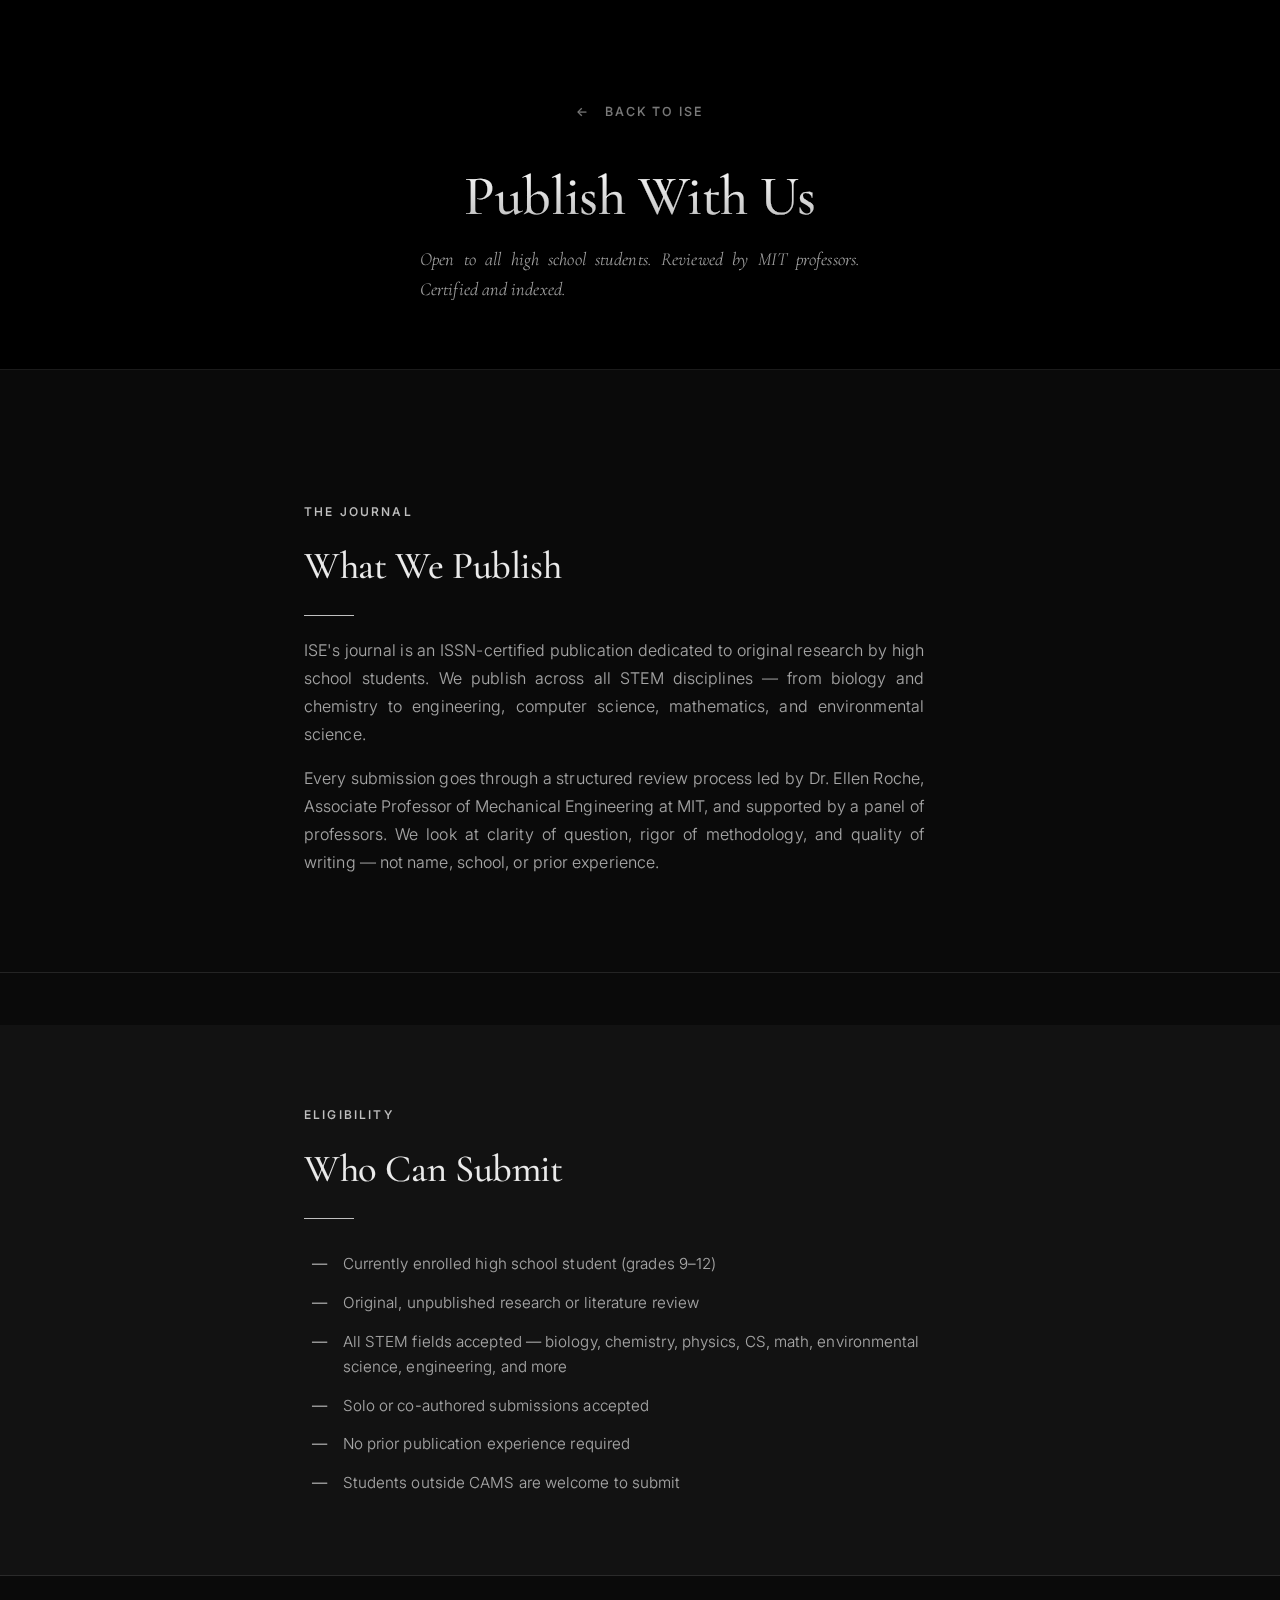
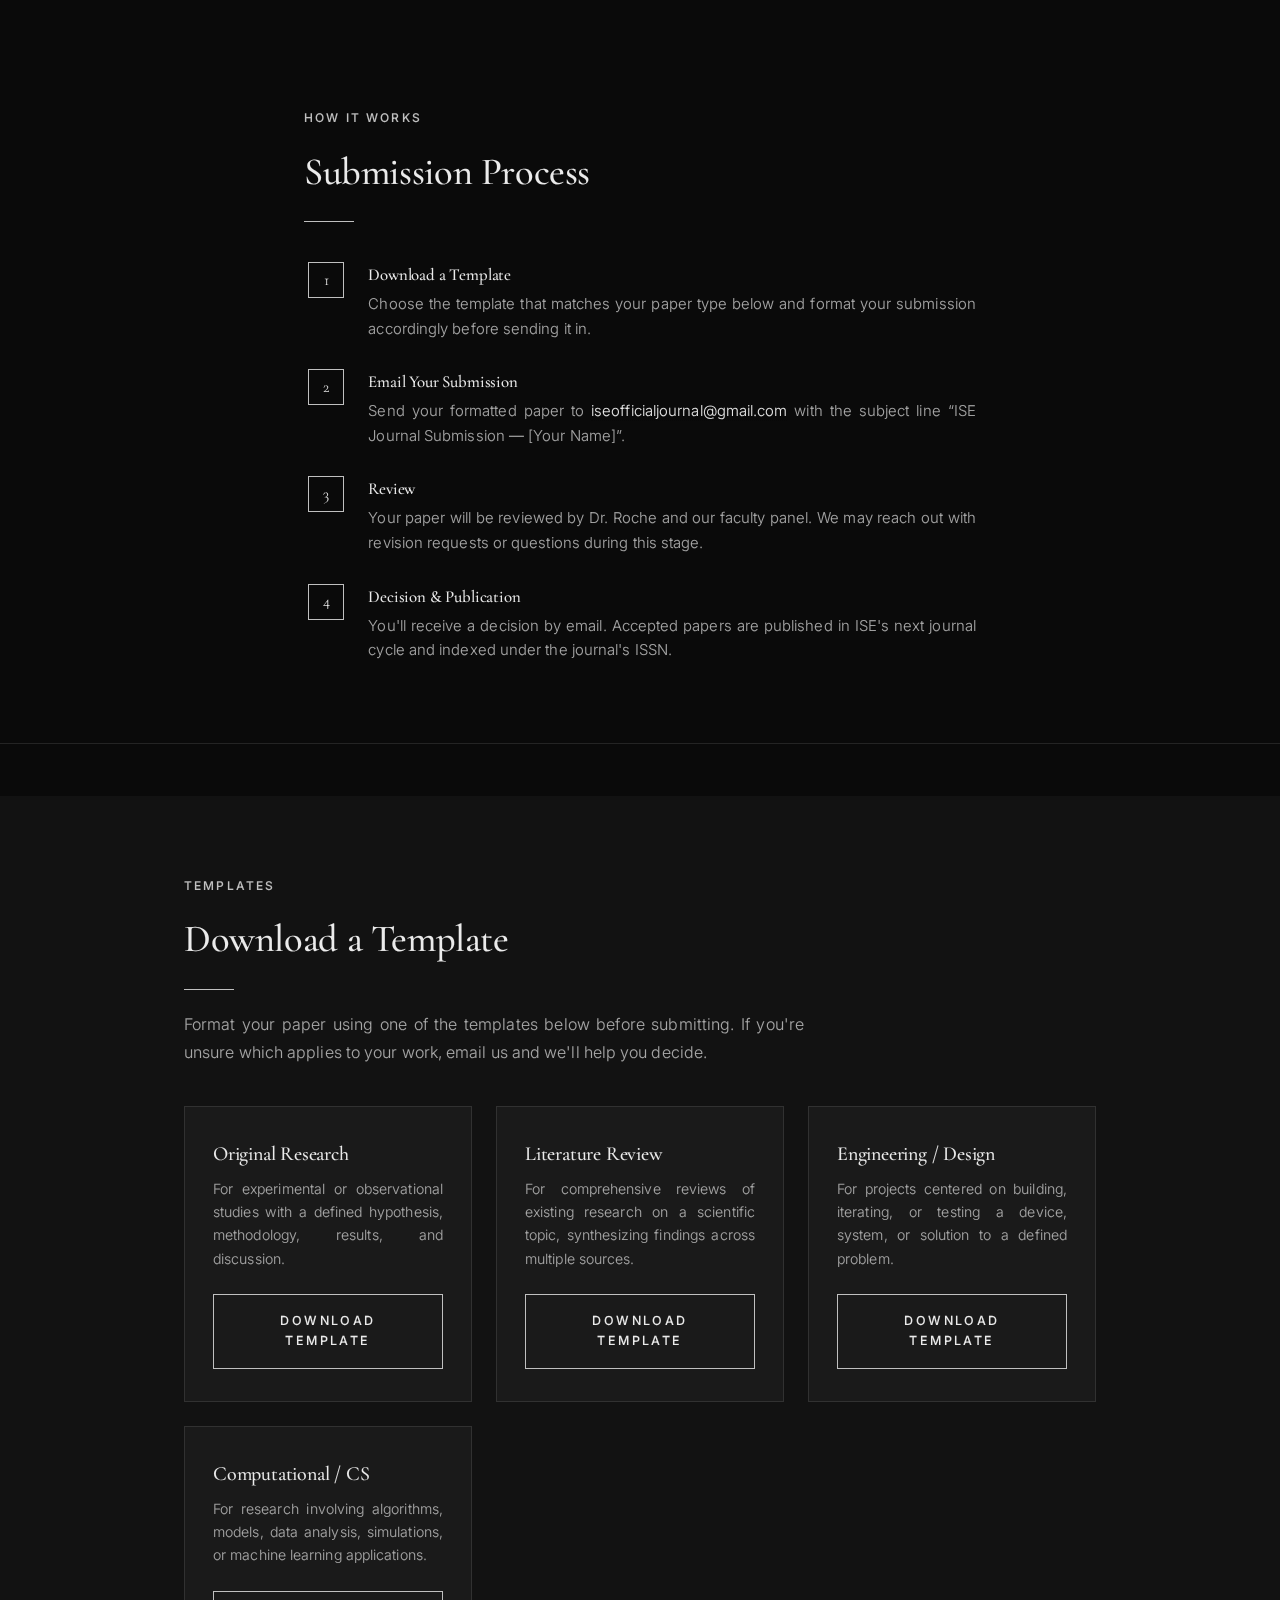
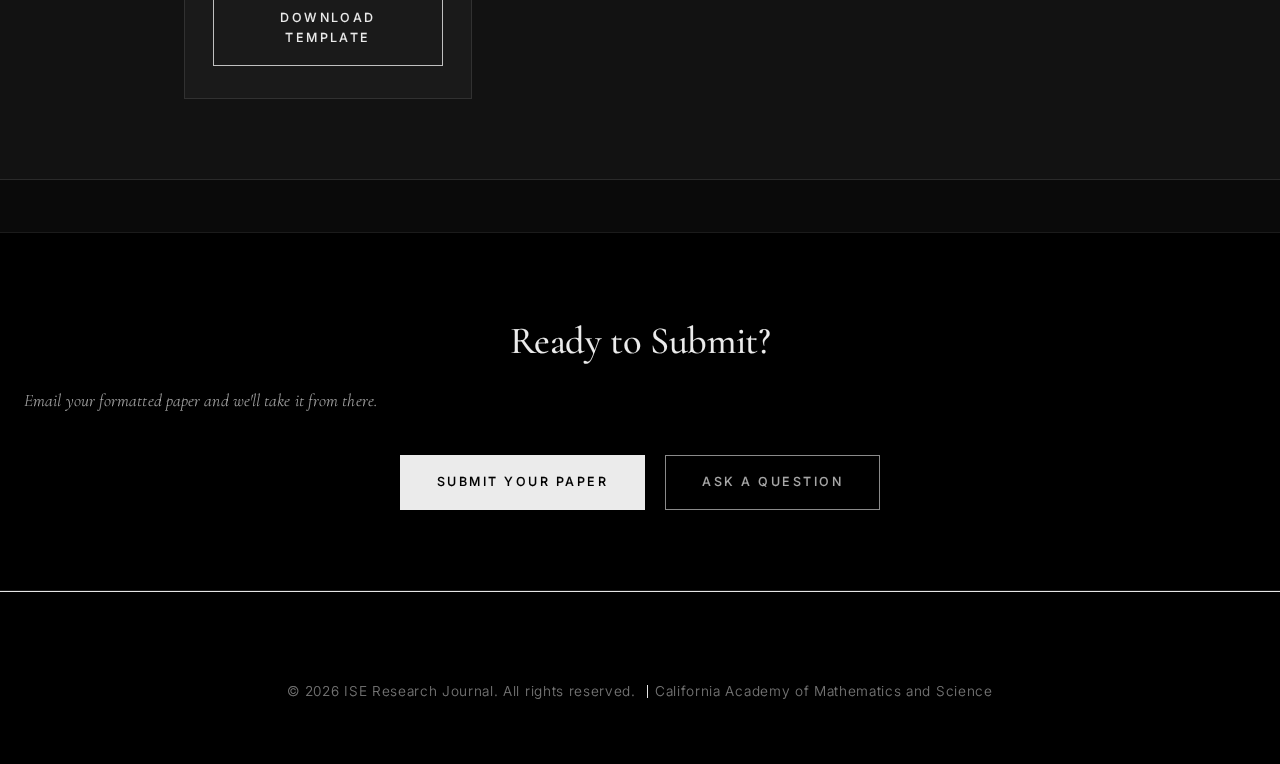
==== publish.html @ 56d863fd "add Publish With Us section and publish.html page" ====
<!DOCTYPE HTML>
<!--
	ISE Official STEM Journal — Publish With Us
-->
<html>
	<head>
		<title>Publish With Us — ISE Research Journal</title>
		<meta charset="utf-8" />
		<meta name="viewport" content="width=device-width, initial-scale=1" />
		<meta name="description" content="Submit your research to the ISE Official STEM Journal. Professor-reviewed, ISSN-certified, and open to all high school students." />
		<link rel="icon" type="image/png" href="images/ISE_image.png" />
		<link rel="stylesheet" href="assets/css/main.css" />
		<link rel="preconnect" href="https://fonts.googleapis.com">
		<link rel="preconnect" href="https://fonts.gstatic.com" crossorigin>
		<link href="https://fonts.googleapis.com/css2?family=Cormorant+Garamond:wght@400;500;600;700&family=Inter:wght@300;400;500;600&display=swap" rel="stylesheet">

		<style>
			/* === ISE Theme — Black / White / Silver / Gray ============ */
			:root {
				--c-bg:            #0a0a0a;
				--c-bg-2:          #121212;
				--c-bg-3:          #1a1a1a;
				--c-bg-elev:       #222222;
				--c-border:        rgba(192,192,192,0.14);
				--c-border-strong: rgba(192,192,192,0.38);
				--c-text:          #ececec;
				--c-text-dim:      #a8a8a8;
				--c-text-mute:     #7a7a7a;
				--c-silver:        #c0c0c0;
				--c-silver-bright: #ebebeb;
				--c-silver-dark:   #8a8a8a;
				--ff-serif:        'Cormorant Garamond', Georgia, 'Times New Roman', serif;
				--ff-sans:         'Inter', -apple-system, BlinkMacSystemFont, 'Segoe UI', Roboto, sans-serif;
			}

			html, body, body.is-preload {
				background: var(--c-bg);
				color: var(--c-text);
				font-family: var(--ff-sans);
				font-weight: 300;
				letter-spacing: 0.005em;
				line-height: 1.65;
			}

			h1, h2, h3, h4, h5, h6 {
				font-family: var(--ff-serif);
				font-weight: 500;
				letter-spacing: -0.01em;
				color: var(--c-silver-bright);
			}

			a { color: var(--c-silver-bright); transition: color .2s ease; }
			a:hover { color: #fff; }

			/* ---- Page header ------------------------------------------ */
			#page-header {
				background: #000;
				padding: 6rem 1.5rem 4rem;
				text-align: center;
				border-bottom: 1px solid var(--c-border);
			}
			#page-header .back-link {
				display: inline-block;
				font-family: var(--ff-sans);
				font-size: 0.78rem;
				font-weight: 500;
				letter-spacing: 0.15em;
				text-transform: uppercase;
				color: var(--c-text-mute);
				margin-bottom: 2.5rem;
				transition: color .2s ease;
			}
			#page-header .back-link:hover { color: var(--c-silver-bright); }
			#page-header h1 {
				font-size: clamp(2rem, 5vw, 3.5rem);
				line-height: 1.15;
				background: linear-gradient(180deg, #ffffff 0%, #b8b8b8 100%);
				-webkit-background-clip: text;
				background-clip: text;
				-webkit-text-fill-color: transparent;
				margin-bottom: 1rem;
			}
			#page-header p {
				color: var(--c-text-dim);
				font-family: var(--ff-serif);
				font-style: italic;
				font-size: 1.15rem;
				max-width: 55ch;
				margin: 0 auto;
			}

			/* ---- Buttons ---------------------------------------------- */
			.button,
			input[type="submit"] {
				display: inline-block;
				background: transparent !important;
				border: 1px solid var(--c-silver) !important;
				color: var(--c-silver-bright) !important;
				text-transform: uppercase;
				letter-spacing: 0.2em;
				font-family: var(--ff-sans) !important;
				font-size: 0.78rem !important;
				font-weight: 500 !important;
				padding: 1rem 2.25rem !important;
				border-radius: 0 !important;
				box-shadow: none !important;
				text-shadow: none !important;
				transition: background .25s ease, color .25s ease, border-color .25s ease, transform .25s ease;
				cursor: pointer;
				text-decoration: none;
			}
			.button:hover {
				background: var(--c-silver-bright) !important;
				color: #000 !important;
				border-color: var(--c-silver-bright) !important;
				transform: translateY(-1px);
			}
			.button.alt {
				border-color: var(--c-silver-dark) !important;
				color: var(--c-text-dim) !important;
			}
			.button.primary {
				background: var(--c-silver-bright) !important;
				color: #000 !important;
				border-color: var(--c-silver-bright) !important;
			}
			.button.primary:hover {
				background: #fff !important;
				border-color: #fff !important;
			}

			/* ---- Layout ------------------------------------------------ */
			.container { max-width: 1100px; margin: 0 auto; padding: 0 1.5rem; }
			.container.medium { max-width: 800px; }

			/* ---- Sections ---------------------------------------------- */
			.publish-section {
				padding: 5rem 0;
				border-bottom: 1px solid var(--c-border);
			}
			.publish-section:last-child { border-bottom: none; }

			.section-label {
				font-family: var(--ff-sans);
				font-size: 0.75rem;
				font-weight: 500;
				letter-spacing: 0.18em;
				text-transform: uppercase;
				color: var(--c-silver);
				display: block;
				margin-bottom: 1rem;
			}
			.section-title {
				font-size: clamp(1.6rem, 3.5vw, 2.4rem);
				margin-bottom: 1.25rem;
			}
			.section-title::after {
				content: '';
				display: block;
				width: 50px; height: 1px;
				background: var(--c-silver);
				margin-top: 1.25rem;
			}
			.section-body {
				color: var(--c-text-dim);
				max-width: 62ch;
				font-size: 1rem;
				line-height: 1.75;
			}

			/* ---- Process steps ---------------------------------------- */
			.steps {
				list-style: none;
				padding: 0; margin: 2.5rem 0 0;
				display: flex;
				flex-direction: column;
				gap: 1.75rem;
			}
			.steps li {
				display: flex;
				gap: 1.5rem;
				align-items: flex-start;
			}
			.step-num {
				flex-shrink: 0;
				width: 2.25rem; height: 2.25rem;
				border: 1px solid var(--c-silver);
				display: flex; align-items: center; justify-content: center;
				font-family: var(--ff-serif);
				font-size: 1rem;
				color: var(--c-silver-bright);
			}
			.step-body h4 {
				font-size: 1.05rem;
				margin-bottom: 0.3rem;
				color: var(--c-silver-bright);
			}
			.step-body p {
				font-size: 0.93rem;
				color: var(--c-text-dim);
				margin: 0;
			}

			/* ---- Template cards --------------------------------------- */
			.template-grid {
				display: grid;
				grid-template-columns: repeat(auto-fill, minmax(280px, 1fr));
				gap: 1.5rem;
				margin-top: 2.5rem;
			}
			.template-card {
				background: var(--c-bg-3);
				border: 1px solid var(--c-border);
				padding: 2rem 1.75rem;
				transition: border-color .3s ease, background .3s ease, transform .3s ease;
			}
			.template-card:hover {
				border-color: var(--c-border-strong);
				background: var(--c-bg-elev);
				transform: translateY(-3px);
			}
			.template-card h3 {
				font-size: 1.25rem;
				margin-bottom: 0.5rem;
			}
			.template-card p {
				font-size: 0.88rem;
				color: var(--c-text-dim);
				margin-bottom: 1.5rem;
				line-height: 1.65;
			}

			/* ---- Eligibility list ------------------------------------ */
			.elig-list {
				list-style: none;
				padding: 0; margin: 2rem 0 0;
				display: flex;
				flex-direction: column;
				gap: 0.85rem;
			}
			.elig-list li {
				display: flex;
				gap: 1rem;
				align-items: flex-start;
				font-size: 0.95rem;
				color: var(--c-text-dim);
			}
			.elig-list li::before {
				content: '—';
				color: var(--c-silver);
				flex-shrink: 0;
			}

			/* ---- CTA bar ----------------------------------------------- */
			.cta-bar {
				background: #000;
				padding: 5rem 1.5rem;
				text-align: center;
				border-top: 1px solid var(--c-border);
			}
			.cta-bar h2 {
				font-size: clamp(1.6rem, 3vw, 2.4rem);
				margin-bottom: 1rem;
			}
			.cta-bar p {
				color: var(--c-text-dim);
				font-family: var(--ff-serif);
				font-style: italic;
				font-size: 1.1rem;
				margin-bottom: 2.5rem;
			}
			.cta-buttons {
				display: flex;
				justify-content: center;
				gap: 1.25rem;
				flex-wrap: wrap;
			}

			/* ---- Footer ----------------------------------------------- */
			#footer {
				background: #000;
				padding: 3rem 1.5rem;
				text-align: center;
				border-top: 1px solid var(--c-border);
			}
			#footer .copyright {
				color: var(--c-text-mute);
				font-size: 0.85rem;
				letter-spacing: 0.05em;
			}
			#footer .copyright a { color: var(--c-silver); }

			.main > header { background: transparent !important; }
		</style>
	</head>
	<body class="is-preload">

		<!-- Page Header -->
		<section id="page-header">
			<a href="index.html" class="back-link">&#8592; &nbsp; Back to ISE</a>
			<h1>Publish With Us</h1>
			<p>Open to all high school students. Reviewed by MIT professors. Certified and indexed.</p>
		</section>

		<!-- About the Journal -->
		<section class="publish-section">
			<div class="container medium">
				<span class="section-label">The Journal</span>
				<h2 class="section-title">What We Publish</h2>
				<p class="section-body">
					ISE's journal is an ISSN-certified publication dedicated to original research by high school students. We publish across all STEM disciplines &mdash; from biology and chemistry to engineering, computer science, mathematics, and environmental science.
				</p>
				<p class="section-body" style="margin-top: 1rem;">
					Every submission goes through a structured review process led by Dr. Ellen Roche, Associate Professor of Mechanical Engineering at MIT, and supported by a panel of professors. We look at clarity of question, rigor of methodology, and quality of writing &mdash; not name, school, or prior experience.
				</p>
			</div>
		</section>

		<!-- Eligibility -->
		<section class="publish-section" style="background: var(--c-bg-2);">
			<div class="container medium">
				<span class="section-label">Eligibility</span>
				<h2 class="section-title">Who Can Submit</h2>
				<ul class="elig-list">
					<li>Currently enrolled high school student (grades 9&ndash;12)</li>
					<li>Original, unpublished research or literature review</li>
					<li>All STEM fields accepted &mdash; biology, chemistry, physics, CS, math, environmental science, engineering, and more</li>
					<li>Solo or co-authored submissions accepted</li>
					<li>No prior publication experience required</li>
					<li>Students outside CAMS are welcome to submit</li>
				</ul>
			</div>
		</section>

		<!-- Submission Process -->
		<section class="publish-section">
			<div class="container medium">
				<span class="section-label">How It Works</span>
				<h2 class="section-title">Submission Process</h2>
				<ol class="steps">
					<li>
						<div class="step-num">1</div>
						<div class="step-body">
							<h4>Download a Template</h4>
							<p>Choose the template that matches your paper type below and format your submission accordingly before sending it in.</p>
						</div>
					</li>
					<li>
						<div class="step-num">2</div>
						<div class="step-body">
							<h4>Email Your Submission</h4>
							<p>Send your formatted paper to <a href="mailto:iseofficialjournal@gmail.com">iseofficialjournal@gmail.com</a> with the subject line &ldquo;ISE Journal Submission &mdash; [Your Name]&rdquo;.</p>
						</div>
					</li>
					<li>
						<div class="step-num">3</div>
						<div class="step-body">
							<h4>Review</h4>
							<p>Your paper will be reviewed by Dr. Roche and our faculty panel. We may reach out with revision requests or questions during this stage.</p>
						</div>
					</li>
					<li>
						<div class="step-num">4</div>
						<div class="step-body">
							<h4>Decision &amp; Publication</h4>
							<p>You'll receive a decision by email. Accepted papers are published in ISE's next journal cycle and indexed under the journal's ISSN.</p>
						</div>
					</li>
				</ol>
			</div>
		</section>

		<!-- Templates -->
		<section class="publish-section" style="background: var(--c-bg-2);">
			<div class="container">
				<span class="section-label">Templates</span>
				<h2 class="section-title">Download a Template</h2>
				<p class="section-body">Format your paper using one of the templates below before submitting. If you're unsure which applies to your work, email us and we'll help you decide.</p>
				<div class="template-grid">
					<div class="template-card">
						<h3>Original Research</h3>
						<p>For experimental or observational studies with a defined hypothesis, methodology, results, and discussion.</p>
						<a href="#" class="button">Download Template</a>
					</div>
					<div class="template-card">
						<h3>Literature Review</h3>
						<p>For comprehensive reviews of existing research on a scientific topic, synthesizing findings across multiple sources.</p>
						<a href="#" class="button">Download Template</a>
					</div>
					<div class="template-card">
						<h3>Engineering / Design</h3>
						<p>For projects centered on building, iterating, or testing a device, system, or solution to a defined problem.</p>
						<a href="#" class="button">Download Template</a>
					</div>
					<div class="template-card">
						<h3>Computational / CS</h3>
						<p>For research involving algorithms, models, data analysis, simulations, or machine learning applications.</p>
						<a href="#" class="button">Download Template</a>
					</div>
				</div>
			</div>
		</section>

		<!-- CTA -->
		<div class="cta-bar">
			<h2>Ready to Submit?</h2>
			<p>Email your formatted paper and we'll take it from there.</p>
			<div class="cta-buttons">
				<a href="mailto:iseofficialjournal@gmail.com?subject=ISE%20Journal%20Submission" class="button primary">Submit Your Paper</a>
				<a href="mailto:iseofficialjournal@gmail.com?subject=ISE%20Submission%20Question" class="button alt">Ask a Question</a>
			</div>
		</div>

		<!-- Footer -->
		<section id="footer">
			<div class="copyright">
				<ul class="menu" style="list-style:none; padding:0;">
					<li>&copy; 2026 ISE Research Journal. All rights reserved.</li>
					<li>California Academy of Mathematics and Science</li>
				</ul>
			</div>
		</section>

		<script src="assets/js/jquery.min.js"></script>
		<script src="assets/js/browser.min.js"></script>
		<script src="assets/js/breakpoints.min.js"></script>
		<script src="assets/js/util.js"></script>
		<script src="assets/js/main.js"></script>

	</body>
</html>
---- assets/css/main.css ----
@import url("fontawesome-all.min.css");
@import url("https://fonts.googleapis.com/css?family=Roboto:100,100italic,300,300italic,400,400italic");

/*
	Tessellate by HTML5 UP
	html5up.net | @ajlkn
	Free for personal and commercial use under the CCA 3.0 license (html5up.net/license)
*/

html, body, div, span, applet, object,
iframe, h1, h2, h3, h4, h5, h6, p, blockquote,
pre, a, abbr, acronym, address, big, cite,
code, del, dfn, em, img, ins, kbd, q, s, samp,
small, strike, strong, sub, sup, tt, var, b,
u, i, center, dl, dt, dd, ol, ul, li, fieldset,
form, label, legend, table, caption, tbody,
tfoot, thead, tr, th, td, article, aside,
canvas, details, embed, figure, figcaption,
footer, header, hgroup, menu, nav, output, ruby,
section, summary, time, mark, audio, video {
	margin: 0;
	padding: 0;
	border: 0;
	font-size: 100%;
	font: inherit;
	vertical-align: baseline;}

article, aside, details, figcaption, figure,
footer, header, hgroup, menu, nav, section {
	display: block;}

body {
	line-height: 1;
}

ol, ul {
	list-style: none;
}

blockquote, q {
	quotes: none;
}

	blockquote:before, blockquote:after, q:before, q:after {
		content: '';
		content: none;
	}

table {
	border-collapse: collapse;
	border-spacing: 0;
}

body {
	-webkit-text-size-adjust: none;
}

mark {
	background-color: transparent;
	color: inherit;
}

input::-moz-focus-inner {
	border: 0;
	padding: 0;
}

input, select, textarea {
	-moz-appearance: none;
	-webkit-appearance: none;
	-ms-appearance: none;
	appearance: none;
}

/* Basic */

	@-ms-viewport {
		width: device-width;
	}

	html {
		box-sizing: border-box;
	}

	*, *:before, *:after {
		box-sizing: inherit;
	}

	body {
		background: #F8F8F8;
		font-family: 'Roboto', sans-serif;
		font-weight: 300;
		font-size: 17pt;
		line-height: 1.75em;
		color: #888;
		-webkit-text-stroke: 0.1px;
	}

		body.is-preload *, body.is-preload *:before, body.is-preload *:after {
			-moz-animation: none !important;
			-webkit-animation: none !important;
			-ms-animation: none !important;
			animation: none !important;
			-moz-transition: none !important;
			-webkit-transition: none !important;
			-ms-transition: none !important;
			transition: none !important;
		}

	.dark {
		color: #aaa;
		color: rgba(255, 255, 255, 0.65);
	}

	input, textarea, select {
		font-family: 'Roboto', sans-serif;
		font-weight: 300;
		font-size: 17pt;
		line-height: 1.75em;
		color: #888;
		-webkit-text-stroke: 0.1px;
	}

	h1, h2, h3, h4, h5, h6 {
		color: #666;
		margin: 0 0 1em 0;
		font-weight: 100;
		line-height: 1.5em;
	}

	h1 a, h2 a, h3 a, h4 a, h5 a, h6 a {
		color: inherit;
		text-decoration: none;
	}

	.dark h1, .dark h2, .dark h3, .dark h4, .dark h5, .dark h6 {
		color: #fff;
	}

	strong, b {
		font-weight: 400;
		color: inherit;
	}

	.dark strong, .dark b {
		color: #fff;
		color: rgba(255, 255, 255, 0.85);
	}

	em, i {
		font-style: italic;
	}

	a {
		-moz-transition: border-bottom-color 0.25s ease-in-out;
		-webkit-transition: border-bottom-color 0.25s ease-in-out;
		-ms-transition: border-bottom-color 0.25s ease-in-out;
		transition: border-bottom-color 0.25s ease-in-out;
		color: inherit;
		text-decoration: none;
		border-bottom: dotted 1px rgba(0, 0, 0, 0.25);
	}

		a:hover {
			border-bottom-color: rgba(0, 0, 0, 0);
		}

	.dark a {
		color: #fff;
		border-bottom-color: rgba(255, 255, 255, 0.5);
	}

		.dark a:hover {
			border-bottom-color: rgba(255, 255, 255, 0);
		}

	sub {
		position: relative;
		top: 0.5em;
		font-size: 0.8em;
	}

	sup {
		position: relative;
		top: -0.5em;
		font-size: 0.8em;
	}

	hr {
		border: 0;
		border-top: solid 1px #e6e6e6;
		margin: 2em 0 2em 0;
	}

	.dark hr {
		border-top-color: rgba(255, 255, 255, 0.5);
	}

	blockquote {
		border-left: solid 0.25em #e6e6e6;
		padding: 1em 0 1em 2em;
		font-style: italic;
	}

	.dark blockquote {
		border-left-color: rgba(255, 255, 255, 0.5);
	}

	p, ul, ol, dl, table {
		margin-bottom: 1em;
	}

	p {
		text-align: justify;
	}

	header {
		margin-bottom: 1em;
	}

		header h1, header h2, header h3, header h4, header h5, header h6 {
			margin: 0;
		}

		header p {
			display: block;
			margin: 0;
			padding: 0.25em 0 0.5em 0;
		}

	footer {
		padding-top: 1.5em;
	}

	br.clear {
		clear: both;
	}

	.featured {
		text-align: center;
	}

		.featured p {
			text-align: center;
		}

/* Container */

	.container {
		margin: 0 auto;
		max-width: 100%;
		width: 1360px;
	}

		.container.medium {
			width: 1020px;
		}

		@media screen and (max-width: 1680px) {

			.container {
				width: 1200px;
			}

				.container.medium {
					width: 900px;
				}

		}

		@media screen and (max-width: 1280px) {

			.container {
				width: 960px;
			}

				.container.medium {
					width: 720px;
				}

		}

		@media screen and (max-width: 1000px) {

			.container {
				width: 100% !important;
			}

		}

/* Row */

	.row {
		display: flex;
		flex-wrap: wrap;
		box-sizing: border-box;
		align-items: stretch;
	}

		.row > * {
			box-sizing: border-box;
		}

		.row.gtr-uniform > * > :last-child {
			margin-bottom: 0;
		}

		.row.aln-left {
			justify-content: flex-start;
		}

		.row.aln-center {
			justify-content: center;
		}

		.row.aln-right {
			justify-content: flex-end;
		}

		.row.aln-top {
			align-items: flex-start;
		}

		.row.aln-middle {
			align-items: center;
		}

		.row.aln-bottom {
			align-items: flex-end;
		}

		.row > .imp {
			order: -1;
		}

		.row > .col-1 {
			width: 8.33333%;
		}

		.row > .off-1 {
			margin-left: 8.33333%;
		}

		.row > .col-2 {
			width: 16.66667%;
		}

		.row > .off-2 {
			margin-left: 16.66667%;
		}

		.row > .col-3 {
			width: 25%;
		}

		.row > .off-3 {
			margin-left: 25%;
		}

		.row > .col-4 {
			width: 33.33333%;
		}

		.row > .off-4 {
			margin-left: 33.33333%;
		}

		.row > .col-5 {
			width: 41.66667%;
		}

		.row > .off-5 {
			margin-left: 41.66667%;
		}

		.row > .col-6 {
			width: 50%;
		}

		.row > .off-6 {
			margin-left: 50%;
		}

		.row > .col-7 {
			width: 58.33333%;
		}

		.row > .off-7 {
			margin-left: 58.33333%;
		}

		.row > .col-8 {
			width: 66.66667%;
		}

		.row > .off-8 {
			margin-left: 66.66667%;
		}

		.row > .col-9 {
			width: 75%;
		}

		.row > .off-9 {
			margin-left: 75%;
		}

		.row > .col-10 {
			width: 83.33333%;
		}

		.row > .off-10 {
			margin-left: 83.33333%;
		}

		.row > .col-11 {
			width: 91.66667%;
		}

		.row > .off-11 {
			margin-left: 91.66667%;
		}

		.row > .col-12 {
			width: 100%;
		}

		.row > .off-12 {
			margin-left: 100%;
		}

		.row.gtr-0 {
			margin-top: 0px;
			margin-left: 0px;
		}

			.row.gtr-0 > * {
				padding: 0px 0 0 0px;
			}

			.row.gtr-0.gtr-uniform {
				margin-top: 0px;
			}

				.row.gtr-0.gtr-uniform > * {
					padding-top: 0px;
				}

		.row.gtr-25 {
			margin-top: -12.5px;
			margin-left: -12.5px;
		}

			.row.gtr-25 > * {
				padding: 12.5px 0 0 12.5px;
			}

			.row.gtr-25.gtr-uniform {
				margin-top: -12.5px;
			}

				.row.gtr-25.gtr-uniform > * {
					padding-top: 12.5px;
				}

		.row.gtr-50 {
			margin-top: -25px;
			margin-left: -25px;
		}

			.row.gtr-50 > * {
				padding: 25px 0 0 25px;
			}

			.row.gtr-50.gtr-uniform {
				margin-top: -25px;
			}

				.row.gtr-50.gtr-uniform > * {
					padding-top: 25px;
				}

		.row {
			margin-top: -50px;
			margin-left: -50px;
		}

			.row > * {
				padding: 50px 0 0 50px;
			}

			.row.gtr-uniform {
				margin-top: -50px;
			}

				.row.gtr-uniform > * {
					padding-top: 50px;
				}

		.row.gtr-150 {
			margin-top: -75px;
			margin-left: -75px;
		}

			.row.gtr-150 > * {
				padding: 75px 0 0 75px;
			}

			.row.gtr-150.gtr-uniform {
				margin-top: -75px;
			}

				.row.gtr-150.gtr-uniform > * {
					padding-top: 75px;
				}

		.row.gtr-200 {
			margin-top: -100px;
			margin-left: -100px;
		}

			.row.gtr-200 > * {
				padding: 100px 0 0 100px;
			}

			.row.gtr-200.gtr-uniform {
				margin-top: -100px;
			}

				.row.gtr-200.gtr-uniform > * {
					padding-top: 100px;
				}

		@media screen and (max-width: 1680px) {

			.row {
				display: flex;
				flex-wrap: wrap;
				box-sizing: border-box;
				align-items: stretch;
			}

				.row > * {
					box-sizing: border-box;
				}

				.row.gtr-uniform > * > :last-child {
					margin-bottom: 0;
				}

				.row.aln-left {
					justify-content: flex-start;
				}

				.row.aln-center {
					justify-content: center;
				}

				.row.aln-right {
					justify-content: flex-end;
				}

				.row.aln-top {
					align-items: flex-start;
				}

				.row.aln-middle {
					align-items: center;
				}

				.row.aln-bottom {
					align-items: flex-end;
				}

				.row > .imp-wide {
					order: -1;
				}

				.row > .col-1-wide {
					width: 8.33333%;
				}

				.row > .off-1-wide {
					margin-left: 8.33333%;
				}

				.row > .col-2-wide {
					width: 16.66667%;
				}

				.row > .off-2-wide {
					margin-left: 16.66667%;
				}

				.row > .col-3-wide {
					width: 25%;
				}

				.row > .off-3-wide {
					margin-left: 25%;
				}

				.row > .col-4-wide {
					width: 33.33333%;
				}

				.row > .off-4-wide {
					margin-left: 33.33333%;
				}

				.row > .col-5-wide {
					width: 41.66667%;
				}

				.row > .off-5-wide {
					margin-left: 41.66667%;
				}

				.row > .col-6-wide {
					width: 50%;
				}

				.row > .off-6-wide {
					margin-left: 50%;
				}

				.row > .col-7-wide {
					width: 58.33333%;
				}

				.row > .off-7-wide {
					margin-left: 58.33333%;
				}

				.row > .col-8-wide {
					width: 66.66667%;
				}

				.row > .off-8-wide {
					margin-left: 66.66667%;
				}

				.row > .col-9-wide {
					width: 75%;
				}

				.row > .off-9-wide {
					margin-left: 75%;
				}

				.row > .col-10-wide {
					width: 83.33333%;
				}

				.row > .off-10-wide {
					margin-left: 83.33333%;
				}

				.row > .col-11-wide {
					width: 91.66667%;
				}

				.row > .off-11-wide {
					margin-left: 91.66667%;
				}

				.row > .col-12-wide {
					width: 100%;
				}

				.row > .off-12-wide {
					margin-left: 100%;
				}

				.row.gtr-0 {
					margin-top: 0px;
					margin-left: 0px;
				}

					.row.gtr-0 > * {
						padding: 0px 0 0 0px;
					}

					.row.gtr-0.gtr-uniform {
						margin-top: 0px;
					}

						.row.gtr-0.gtr-uniform > * {
							padding-top: 0px;
						}

				.row.gtr-25 {
					margin-top: -10px;
					margin-left: -10px;
				}

					.row.gtr-25 > * {
						padding: 10px 0 0 10px;
					}

					.row.gtr-25.gtr-uniform {
						margin-top: -10px;
					}

						.row.gtr-25.gtr-uniform > * {
							padding-top: 10px;
						}

				.row.gtr-50 {
					margin-top: -20px;
					margin-left: -20px;
				}

					.row.gtr-50 > * {
						padding: 20px 0 0 20px;
					}

					.row.gtr-50.gtr-uniform {
						margin-top: -20px;
					}

						.row.gtr-50.gtr-uniform > * {
							padding-top: 20px;
						}

				.row {
					margin-top: -40px;
					margin-left: -40px;
				}

					.row > * {
						padding: 40px 0 0 40px;
					}

					.row.gtr-uniform {
						margin-top: -40px;
					}

						.row.gtr-uniform > * {
							padding-top: 40px;
						}

				.row.gtr-150 {
					margin-top: -60px;
					margin-left: -60px;
				}

					.row.gtr-150 > * {
						padding: 60px 0 0 60px;
					}

					.row.gtr-150.gtr-uniform {
						margin-top: -60px;
					}

						.row.gtr-150.gtr-uniform > * {
							padding-top: 60px;
						}

				.row.gtr-200 {
					margin-top: -80px;
					margin-left: -80px;
				}

					.row.gtr-200 > * {
						padding: 80px 0 0 80px;
					}

					.row.gtr-200.gtr-uniform {
						margin-top: -80px;
					}

						.row.gtr-200.gtr-uniform > * {
							padding-top: 80px;
						}

		}

		@media screen and (max-width: 1280px) {

			.row {
				display: flex;
				flex-wrap: wrap;
				box-sizing: border-box;
				align-items: stretch;
			}

				.row > * {
					box-sizing: border-box;
				}

				.row.gtr-uniform > * > :last-child {
					margin-bottom: 0;
				}

				.row.aln-left {
					justify-content: flex-start;
				}

				.row.aln-center {
					justify-content: center;
				}

				.row.aln-right {
					justify-content: flex-end;
				}

				.row.aln-top {
					align-items: flex-start;
				}

				.row.aln-middle {
					align-items: center;
				}

				.row.aln-bottom {
					align-items: flex-end;
				}

				.row > .imp-normal {
					order: -1;
				}

				.row > .col-1-normal {
					width: 8.33333%;
				}

				.row > .off-1-normal {
					margin-left: 8.33333%;
				}

				.row > .col-2-normal {
					width: 16.66667%;
				}

				.row > .off-2-normal {
					margin-left: 16.66667%;
				}

				.row > .col-3-normal {
					width: 25%;
				}

				.row > .off-3-normal {
					margin-left: 25%;
				}

				.row > .col-4-normal {
					width: 33.33333%;
				}

				.row > .off-4-normal {
					margin-left: 33.33333%;
				}

				.row > .col-5-normal {
					width: 41.66667%;
				}

				.row > .off-5-normal {
					margin-left: 41.66667%;
				}

				.row > .col-6-normal {
					width: 50%;
				}

				.row > .off-6-normal {
					margin-left: 50%;
				}

				.row > .col-7-normal {
					width: 58.33333%;
				}

				.row > .off-7-normal {
					margin-left: 58.33333%;
				}

				.row > .col-8-normal {
					width: 66.66667%;
				}

				.row > .off-8-normal {
					margin-left: 66.66667%;
				}

				.row > .col-9-normal {
					width: 75%;
				}

				.row > .off-9-normal {
					margin-left: 75%;
				}

				.row > .col-10-normal {
					width: 83.33333%;
				}

				.row > .off-10-normal {
					margin-left: 83.33333%;
				}

				.row > .col-11-normal {
					width: 91.66667%;
				}

				.row > .off-11-normal {
					margin-left: 91.66667%;
				}

				.row > .col-12-normal {
					width: 100%;
				}

				.row > .off-12-normal {
					margin-left: 100%;
				}

				.row.gtr-0 {
					margin-top: 0px;
					margin-left: 0px;
				}

					.row.gtr-0 > * {
						padding: 0px 0 0 0px;
					}

					.row.gtr-0.gtr-uniform {
						margin-top: 0px;
					}

						.row.gtr-0.gtr-uniform > * {
							padding-top: 0px;
						}

				.row.gtr-25 {
					margin-top: -7.5px;
					margin-left: -7.5px;
				}

					.row.gtr-25 > * {
						padding: 7.5px 0 0 7.5px;
					}

					.row.gtr-25.gtr-uniform {
						margin-top: -7.5px;
					}

						.row.gtr-25.gtr-uniform > * {
							padding-top: 7.5px;
						}

				.row.gtr-50 {
					margin-top: -15px;
					margin-left: -15px;
				}

					.row.gtr-50 > * {
						padding: 15px 0 0 15px;
					}

					.row.gtr-50.gtr-uniform {
						margin-top: -15px;
					}

						.row.gtr-50.gtr-uniform > * {
							padding-top: 15px;
						}

				.row {
					margin-top: -30px;
					margin-left: -30px;
				}

					.row > * {
						padding: 30px 0 0 30px;
					}

					.row.gtr-uniform {
						margin-top: -30px;
					}

						.row.gtr-uniform > * {
							padding-top: 30px;
						}

				.row.gtr-150 {
					margin-top: -45px;
					margin-left: -45px;
				}

					.row.gtr-150 > * {
						padding: 45px 0 0 45px;
					}

					.row.gtr-150.gtr-uniform {
						margin-top: -45px;
					}

						.row.gtr-150.gtr-uniform > * {
							padding-top: 45px;
						}

				.row.gtr-200 {
					margin-top: -60px;
					margin-left: -60px;
				}

					.row.gtr-200 > * {
						padding: 60px 0 0 60px;
					}

					.row.gtr-200.gtr-uniform {
						margin-top: -60px;
					}

						.row.gtr-200.gtr-uniform > * {
							padding-top: 60px;
						}

		}

		@media screen and (max-width: 1000px) {

			.row {
				display: flex;
				flex-wrap: wrap;
				box-sizing: border-box;
				align-items: stretch;
			}

				.row > * {
					box-sizing: border-box;
				}

				.row.gtr-uniform > * > :last-child {
					margin-bottom: 0;
				}

				.row.aln-left {
					justify-content: flex-start;
				}

				.row.aln-center {
					justify-content: center;
				}

				.row.aln-right {
					justify-content: flex-end;
				}

				.row.aln-top {
					align-items: flex-start;
				}

				.row.aln-middle {
					align-items: center;
				}

				.row.aln-bottom {
					align-items: flex-end;
				}

				.row > .imp-narrow {
					order: -1;
				}

				.row > .col-1-narrow {
					width: 8.33333%;
				}

				.row > .off-1-narrow {
					margin-left: 8.33333%;
				}

				.row > .col-2-narrow {
					width: 16.66667%;
				}

				.row > .off-2-narrow {
					margin-left: 16.66667%;
				}

				.row > .col-3-narrow {
					width: 25%;
				}

				.row > .off-3-narrow {
					margin-left: 25%;
				}

				.row > .col-4-narrow {
					width: 33.33333%;
				}

				.row > .off-4-narrow {
					margin-left: 33.33333%;
				}

				.row > .col-5-narrow {
					width: 41.66667%;
				}

				.row > .off-5-narrow {
					margin-left: 41.66667%;
				}

				.row > .col-6-narrow {
					width: 50%;
				}

				.row > .off-6-narrow {
					margin-left: 50%;
				}

				.row > .col-7-narrow {
					width: 58.33333%;
				}

				.row > .off-7-narrow {
					margin-left: 58.33333%;
				}

				.row > .col-8-narrow {
					width: 66.66667%;
				}

				.row > .off-8-narrow {
					margin-left: 66.66667%;
				}

				.row > .col-9-narrow {
					width: 75%;
				}

				.row > .off-9-narrow {
					margin-left: 75%;
				}

				.row > .col-10-narrow {
					width: 83.33333%;
				}

				.row > .off-10-narrow {
					margin-left: 83.33333%;
				}

				.row > .col-11-narrow {
					width: 91.66667%;
				}

				.row > .off-11-narrow {
					margin-left: 91.66667%;
				}

				.row > .col-12-narrow {
					width: 100%;
				}

				.row > .off-12-narrow {
					margin-left: 100%;
				}

				.row.gtr-0 {
					margin-top: 0px;
					margin-left: 0px;
				}

					.row.gtr-0 > * {
						padding: 0px 0 0 0px;
					}

					.row.gtr-0.gtr-uniform {
						margin-top: 0px;
					}

						.row.gtr-0.gtr-uniform > * {
							padding-top: 0px;
						}

				.row.gtr-25 {
					margin-top: -6.25px;
					margin-left: -6.25px;
				}

					.row.gtr-25 > * {
						padding: 6.25px 0 0 6.25px;
					}

					.row.gtr-25.gtr-uniform {
						margin-top: -6.25px;
					}

						.row.gtr-25.gtr-uniform > * {
							padding-top: 6.25px;
						}

				.row.gtr-50 {
					margin-top: -12.5px;
					margin-left: -12.5px;
				}

					.row.gtr-50 > * {
						padding: 12.5px 0 0 12.5px;
					}

					.row.gtr-50.gtr-uniform {
						margin-top: -12.5px;
					}

						.row.gtr-50.gtr-uniform > * {
							padding-top: 12.5px;
						}

				.row {
					margin-top: -25px;
					margin-left: -25px;
				}

					.row > * {
						padding: 25px 0 0 25px;
					}

					.row.gtr-uniform {
						margin-top: -25px;
					}

						.row.gtr-uniform > * {
							padding-top: 25px;
						}

				.row.gtr-150 {
					margin-top: -37.5px;
					margin-left: -37.5px;
				}

					.row.gtr-150 > * {
						padding: 37.5px 0 0 37.5px;
					}

					.row.gtr-150.gtr-uniform {
						margin-top: -37.5px;
					}

						.row.gtr-150.gtr-uniform > * {
							padding-top: 37.5px;
						}

				.row.gtr-200 {
					margin-top: -50px;
					margin-left: -50px;
				}

					.row.gtr-200 > * {
						padding: 50px 0 0 50px;
					}

					.row.gtr-200.gtr-uniform {
						margin-top: -50px;
					}

						.row.gtr-200.gtr-uniform > * {
							padding-top: 50px;
						}

		}

		@media screen and (max-width: 736px) {

			.row {
				display: flex;
				flex-wrap: wrap;
				box-sizing: border-box;
				align-items: stretch;
			}

				.row > * {
					box-sizing: border-box;
				}

				.row.gtr-uniform > * > :last-child {
					margin-bottom: 0;
				}

				.row.aln-left {
					justify-content: flex-start;
				}

				.row.aln-center {
					justify-content: center;
				}

				.row.aln-right {
					justify-content: flex-end;
				}

				.row.aln-top {
					align-items: flex-start;
				}

				.row.aln-middle {
					align-items: center;
				}

				.row.aln-bottom {
					align-items: flex-end;
				}

				.row > .imp-mobile {
					order: -1;
				}

				.row > .col-1-mobile {
					width: 8.33333%;
				}

				.row > .off-1-mobile {
					margin-left: 8.33333%;
				}

				.row > .col-2-mobile {
					width: 16.66667%;
				}

				.row > .off-2-mobile {
					margin-left: 16.66667%;
				}

				.row > .col-3-mobile {
					width: 25%;
				}

				.row > .off-3-mobile {
					margin-left: 25%;
				}

				.row > .col-4-mobile {
					width: 33.33333%;
				}

				.row > .off-4-mobile {
					margin-left: 33.33333%;
				}

				.row > .col-5-mobile {
					width: 41.66667%;
				}

				.row > .off-5-mobile {
					margin-left: 41.66667%;
				}

				.row > .col-6-mobile {
					width: 50%;
				}

				.row > .off-6-mobile {
					margin-left: 50%;
				}

				.row > .col-7-mobile {
					width: 58.33333%;
				}

				.row > .off-7-mobile {
					margin-left: 58.33333%;
				}

				.row > .col-8-mobile {
					width: 66.66667%;
				}

				.row > .off-8-mobile {
					margin-left: 66.66667%;
				}

				.row > .col-9-mobile {
					width: 75%;
				}

				.row > .off-9-mobile {
					margin-left: 75%;
				}

				.row > .col-10-mobile {
					width: 83.33333%;
				}

				.row > .off-10-mobile {
					margin-left: 83.33333%;
				}

				.row > .col-11-mobile {
					width: 91.66667%;
				}

				.row > .off-11-mobile {
					margin-left: 91.66667%;
				}

				.row > .col-12-mobile {
					width: 100%;
				}

				.row > .off-12-mobile {
					margin-left: 100%;
				}

				.row.gtr-0 {
					margin-top: 0px;
					margin-left: 0px;
				}

					.row.gtr-0 > * {
						padding: 0px 0 0 0px;
					}

					.row.gtr-0.gtr-uniform {
						margin-top: 0px;
					}

						.row.gtr-0.gtr-uniform > * {
							padding-top: 0px;
						}

				.row.gtr-25 {
					margin-top: -5px;
					margin-left: -5px;
				}

					.row.gtr-25 > * {
						padding: 5px 0 0 5px;
					}

					.row.gtr-25.gtr-uniform {
						margin-top: -5px;
					}

						.row.gtr-25.gtr-uniform > * {
							padding-top: 5px;
						}

				.row.gtr-50 {
					margin-top: -10px;
					margin-left: -10px;
				}

					.row.gtr-50 > * {
						padding: 10px 0 0 10px;
					}

					.row.gtr-50.gtr-uniform {
						margin-top: -10px;
					}

						.row.gtr-50.gtr-uniform > * {
							padding-top: 10px;
						}

				.row {
					margin-top: -20px;
					margin-left: -20px;
				}

					.row > * {
						padding: 20px 0 0 20px;
					}

					.row.gtr-uniform {
						margin-top: -20px;
					}

						.row.gtr-uniform > * {
							padding-top: 20px;
						}

				.row.gtr-150 {
					margin-top: -30px;
					margin-left: -30px;
				}

					.row.gtr-150 > * {
						padding: 30px 0 0 30px;
					}

					.row.gtr-150.gtr-uniform {
						margin-top: -30px;
					}

						.row.gtr-150.gtr-uniform > * {
							padding-top: 30px;
						}

				.row.gtr-200 {
					margin-top: -40px;
					margin-left: -40px;
				}

					.row.gtr-200 > * {
						padding: 40px 0 0 40px;
					}

					.row.gtr-200.gtr-uniform {
						margin-top: -40px;
					}

						.row.gtr-200.gtr-uniform > * {
							padding-top: 40px;
						}

		}

/* Sections/Article */

	section,
	article {
		margin-bottom: 3em;
	}

	section > :last-child,
	article > :last-child,
	section:last-child,
	article:last-child {
		margin-bottom: 0;
	}

	.row > section,
	.row > article {
		margin-bottom: 0;
	}

/* Image */

	.image {
		position: relative;
		display: inline-block;
		border: 0;
	}

		.image:after {
			content: '';
			position: absolute;
			left: 0;
			top: 0;
			width: 100%;
			height: 100%;
			background: url("images/overlay.png");
		}

		.image img {
			display: block;
			width: 100%;
			border-radius: 0.5em;
		}

		.image.featured {
			display: block;
			width: 100%;
			margin: 0 0 2em 0;
		}

		.image.fit {
			display: block;
			width: 100%;
		}

		.image.left {
			float: left;
			margin: 0 2em 2em 0;
		}

		.image.centered {
			display: block;
			margin: 0 0 2em 0;
		}

			.image.centered img {
				margin: 0 auto;
				width: auto;
			}

/* List */

	ul {
		list-style: disc;
		padding-left: 1em;
	}

		ul li {
			padding-left: 0.5em;
		}

	ol {
		list-style: decimal;
		padding-left: 1.25em;
	}

		ol li {
			padding-left: 0.25em;
		}

/* Icons */

	ul.icons {
		cursor: default;
		list-style: none;
		padding-left: 0;
	}

		ul.icons li {
			display: inline-block;
			padding-left: 0.75em;
		}

		ul.icons a {
			-moz-transition: background-color 0.25s ease-in-out;
			-webkit-transition: background-color 0.25s ease-in-out;
			-ms-transition: background-color 0.25s ease-in-out;
			transition: background-color 0.25s ease-in-out;
			display: inline-block;
			width: 2.75em;
			height: 2.75em;
			line-height: 2.8em;
			text-align: center;
			border: 0;
			box-shadow: inset 0 0 0 1px #e6e6e6;
			border-radius: 100%;
			color: #aaa;
		}

			ul.icons a:hover {
				background: rgba(0, 0, 0, 0.025);
			}

/* Menu */

	ul.menu {
		cursor: default;
		list-style: none;
		padding-left: 0;
	}

		ul.menu li {
			display: inline-block;
			line-height: 1em;
			border-left: solid 1px #e6e6e6;
			padding: 0 0 0 0.5em;
			margin: 0 0 0 0.5em;
		}

			ul.menu li:first-child {
				border-left: 0;
				padding-left: 0;
				margin-left: 0;
			}

/* Actions */

	ul.actions {
		display: -moz-flex;
		display: -webkit-flex;
		display: -ms-flex;
		display: flex;
		cursor: default;
		list-style: none;
		margin-left: -1em;
		padding-left: 0;
	}

		ul.actions li {
			padding: 0 0 0 1em;
			vertical-align: middle;
		}

		ul.actions.special {
			-moz-justify-content: center;
			-webkit-justify-content: center;
			-ms-justify-content: center;
			justify-content: center;
			width: 100%;
			margin-left: 0;
		}

			ul.actions.special li:first-child {
				padding-left: 0;
			}

		ul.actions.stacked {
			-moz-flex-direction: column;
			-webkit-flex-direction: column;
			-ms-flex-direction: column;
			flex-direction: column;
			margin-left: 0;
		}

			ul.actions.stacked li {
				padding: 1.25em 0 0 0;
			}

				ul.actions.stacked li:first-child {
					padding-top: 0;
				}

		ul.actions.fit {
			width: calc(100% + 1em);
		}

			ul.actions.fit li {
				-moz-flex-grow: 1;
				-webkit-flex-grow: 1;
				-ms-flex-grow: 1;
				flex-grow: 1;
				-moz-flex-shrink: 1;
				-webkit-flex-shrink: 1;
				-ms-flex-shrink: 1;
				flex-shrink: 1;
				width: 100%;
			}

				ul.actions.fit li > * {
					width: 100%;
				}

			ul.actions.fit.stacked {
				width: 100%;
			}

		@media screen and (max-width: 1000px) {

			ul.actions {
				-moz-justify-content: center;
				-webkit-justify-content: center;
				-ms-justify-content: center;
				justify-content: center;
				width: 100%;
				margin-left: 0;
			}

				ul.actions li:first-child {
					padding-left: 0;
				}

		}

		@media screen and (max-width: 736px) {

			ul.actions:not(.fixed) {
				-moz-flex-direction: column;
				-webkit-flex-direction: column;
				-ms-flex-direction: column;
				flex-direction: column;
				margin-left: 0;
				width: 100% !important;
			}

				ul.actions:not(.fixed) li {
					-moz-flex-grow: 1;
					-webkit-flex-grow: 1;
					-ms-flex-grow: 1;
					flex-grow: 1;
					-moz-flex-shrink: 1;
					-webkit-flex-shrink: 1;
					-ms-flex-shrink: 1;
					flex-shrink: 1;
					padding: 1em 0 0 0;
					text-align: center;
					width: 100%;
				}

					ul.actions:not(.fixed) li > * {
						width: 100%;
					}

					ul.actions:not(.fixed) li:first-child {
						padding-top: 0;
					}

					ul.actions:not(.fixed) li input[type="submit"],
					ul.actions:not(.fixed) li input[type="reset"],
					ul.actions:not(.fixed) li input[type="button"],
					ul.actions:not(.fixed) li button,
					ul.actions:not(.fixed) li .button {
						width: 100%;
					}

						ul.actions:not(.fixed) li input[type="submit"].icon:before,
						ul.actions:not(.fixed) li input[type="reset"].icon:before,
						ul.actions:not(.fixed) li input[type="button"].icon:before,
						ul.actions:not(.fixed) li button.icon:before,
						ul.actions:not(.fixed) li .button.icon:before {
							margin-left: -0.5em;
						}

		}

/* Form */

	form .actions {
		margin-bottom: 0;
	}

	form label {
		display: block;
	}

	form input[type="text"],
	form input[type="email"],
	form input[type="password"],
	form select,
	form .select,
	form textarea {
		-moz-transition: all 0.25s ease-in-out;
		-webkit-transition: all 0.25s ease-in-out;
		-ms-transition: all 0.25s ease-in-out;
		transition: all 0.25s ease-in-out;
		-moz-appearance: none;
		-webkit-appearance: none;
		-ms-appearance: none;
		appearance: none;
		display: block;
		box-shadow: inset 0 0 0 1px #e6e6e6;
		background: #f8f8f8;
		width: 100%;
		padding: 0.85em 1em 0.85em 1em;
		border-radius: 0.25em;
		border: 0;
	}

		form input[type="text"]:focus,
		form input[type="email"]:focus,
		form input[type="password"]:focus,
		form select:focus,
		form .select:focus,
		form textarea:focus {
			outline: 0;
			box-shadow: inset 0 0 0 1px #afd9e0;
			background: #fcfcfc;
		}

	form input[type="text"],
	form input[type="email"],
	form input[type="password"],
	form select {
		line-height: 1.25em;
	}

	form textarea {
		min-height: 13em;
	}

	form select {
		position: relative;
	}

		form select option:not(:checked) {
			color: #000;
		}

	form .select {
		position: relative;
		padding: 0;
		overflow-x: hidden;
		outline: 0;
	}

		form .select select {
			width: calc(100% + 2em);
			background: none !important;
			box-shadow: none !important;
			border: 0 !important;
			cursor: pointer;
		}

			form .select select::-moz-focus-inner {
				border: 0;
				outline: 0;
			}

		form .select:before {
			content: '';
			position: absolute;
			top: 15%;
			right: 1em;
			width: 1.25em;
			height: 75%;
			background: url("images/arrow.svg") center center no-repeat;
			background-size: contain;
			z-index: 0;
		}

		form .select select::-ms-expand {
			display: none;
		}

	form ::-moz-focus-inner {
		border: 0;
	}

	form ::-webkit-input-placeholder {
		color: #aaa !important;
	}

	form :-moz-placeholder {
		color: #555 !important;
	}

	form ::-moz-placeholder {
		color: #555 !important;
	}

	form :-ms-input-placeholder {
		color: #555 !important;
	}

	.dark form input[type="text"],
	.dark form input[type="email"],
	.dark form input[type="password"],
	.dark form select,
	.dark form .select,
	.dark form textarea {
		background: none;
		box-shadow: inset 0 0 0 1px rgba(255, 255, 255, 0.5);
		color: #fff;
	}

		.dark form input[type="text"]:focus,
		.dark form input[type="email"]:focus,
		.dark form input[type="password"]:focus,
		.dark form select:focus,
		.dark form .select:focus,
		.dark form textarea:focus {
			background: rgba(255, 255, 255, 0.1);
			box-shadow: inset 0 0 0 1px #fff;
		}

	.dark form .select:before {
		background: url("images/dark-arrow.svg") center center no-repeat;
		background-size: contain;
	}

	.dark form .formerize-placeholder {
		color: #aaa !important;
		color: rgba(255, 255, 255, 0.85) !important;
	}

	.dark form ::-webkit-input-placeholder {
		color: rgba(255, 255, 255, 0.85) !important;
	}

	.dark form :-moz-placeholder {
		color: rgba(255, 255, 255, 0.85) !important;
	}

	.dark form ::-moz-placeholder {
		color: rgba(255, 255, 255, 0.85) !important;
	}

	.dark form :-ms-input-placeholder {
		color: rgba(255, 255, 255, 0.85) !important;
	}

/* Table */

	table {
		width: 100%;
	}

		table.default {
			width: 100%;
			border-collapse: collapse;
		}

			table.default tbody tr {
				border: solid 1px #e6e6e6;
			}

				table.default tbody tr:nth-child(2n+2) {
					background: #f8f8f8;
				}

			table.default td {
				padding: 0.5em 1em 0.5em 1em;
			}

			table.default th {
				text-align: left;
				padding: 0.5em 1em 1em 1em;
			}

			table.default tfoot td {
				padding-top: 1em;
			}

	.dark table.default tbody tr {
		border-color: rgba(255, 255, 255, 0.5);
	}

		.dark table.default tbody tr:nth-child(2n+2) {
			background: rgba(255, 255, 255, 0.1);
		}

/* Button */

	input[type="button"],
	input[type="submit"],
	input[type="reset"],
	button,
	.button {
		-moz-transition: all 0.25s ease-in-out;
		-webkit-transition: all 0.25s ease-in-out;
		-ms-transition: all 0.25s ease-in-out;
		transition: all 0.25s ease-in-out;
		-webkit-appearance: none;
		position: relative;
		display: inline-block;
		background: #3d3d3d;
		padding: 0.85em 3em 0.85em 3em;
		border-radius: 0.25em;
		cursor: pointer;
		border: 0;
		color: #fff;
		text-align: center;
		text-decoration: none;
	}

		input[type="button"]:hover,
		input[type="submit"]:hover,
		input[type="reset"]:hover,
		button:hover,
		.button:hover {
			background: #4f4f4f;
		}

		input[type="button"].alt,
		input[type="submit"].alt,
		input[type="reset"].alt,
		button.alt,
		.button.alt {
			color: inherit;
			box-shadow: inset 0 0 0 1px #e6e6e6;
			background: none;
		}

			input[type="button"].alt:hover,
			input[type="submit"].alt:hover,
			input[type="reset"].alt:hover,
			button.alt:hover,
			.button.alt:hover {
				background: rgba(0, 0, 0, 0.025);
			}

	.dark input[type="button"],
	.dark input[type="submit"],
	.dark input[type="reset"],
	.dark button,
	.dark .button {
		background: rgba(255, 255, 255, 0.15);
		box-shadow: inset 0 0 0 1px #fff;
		color: #fff;
	}

		.dark input[type="button"]:hover,
		.dark input[type="submit"]:hover,
		.dark input[type="reset"]:hover,
		.dark button:hover,
		.dark .button:hover {
			background: rgba(255, 255, 255, 0.25);
		}

		.dark input[type="button"].alt,
		.dark input[type="submit"].alt,
		.dark input[type="reset"].alt,
		.dark button.alt,
		.dark .button.alt {
			background: none;
			box-shadow: inset 0 0 0 1px rgba(255, 255, 255, 0.5);
		}

			.dark input[type="button"].alt:hover,
			.dark input[type="submit"].alt:hover,
			.dark input[type="reset"].alt:hover,
			.dark button.alt:hover,
			.dark .button.alt:hover {
				background: rgba(255, 255, 255, 0.15);
				box-shadow: inset 0 0 0 1px #fff;
			}

/* Feature Icon */

	.feature-icon {
		display: inline-block;
		position: relative;
		padding-bottom: 5em;
		margin-bottom: 2.75em;
		cursor: default;
	}

		.feature-icon .icon {
			display: inline-block;
			width: 2em;
			height: 2em;
			font-size: 4.5em;
			border-radius: 100%;
			box-shadow: inset 0 0 0 1px #666;
			color: #666;
			line-height: 2em;
		}

		.feature-icon:before {
			content: '';
			background: #666;
			position: absolute;
			bottom: 0;
			left: 50%;
			margin-left: -0.325em;
			width: 0.65em;
			height: 0.65em;
			display: block;
			border-radius: 100%;
		}

		.feature-icon:after {
			content: '';
			position: absolute;
			left: 50%;
			bottom: 0.65em;
			width: 1px;
			height: 4.35em;
			background: #666;
			margin-left: -0.5px;
		}

	.dark .feature-icon .icon {
		background: rgba(255, 255, 255, 0.15);
		box-shadow: inset 0 0 0 1px rgba(255, 255, 255, 0.5);
		color: #fff;
	}

	.dark .feature-icon:before, .dark .feature-icon:after {
		background: rgba(255, 255, 255, 0.5);
	}

/* Icons */

	.icon {
		text-decoration: none;
		text-decoration: none;
	}

		.icon:before {
			-moz-osx-font-smoothing: grayscale;
			-webkit-font-smoothing: antialiased;
			display: inline-block;
			font-style: normal;
			font-variant: normal;
			text-rendering: auto;
			line-height: 1;
			text-transform: none !important;
			font-family: 'Font Awesome 5 Free';
			font-weight: 400;
		}

		.icon:before {
			line-height: inhreit;
		}

		.icon > .label {
			display: none;
		}

		.icon.solid:before {
			font-weight: 900;
		}

		.icon.brands:before {
			font-family: 'Font Awesome 5 Brands';
		}

/* Header */

	#header {
		position: relative;
		margin: 0;
		background-image: url("images/overlay.png"), url("../../images/header.jpg");
		background-size: auto, cover;
		background-position: top left, center center;
		background-repeat: repeat, no-repeat;
		padding: 14em 0 14em 0;
		text-align: center;
		color: #fff;
	}

		#header header h1 {
			font-size: 2.25em;
			line-height: 1.25em;
			margin-bottom: 0;
		}

		#header header p {
			margin-top: 1.25em;
			font-weight: 100;
			padding: 0;
			font-size: 1.25em;
			line-height: 1.5em;
			text-align: center;
		}

		#header footer {
			padding-top: 1.5em;
		}

/* Main Sections */

	.main {
		position: relative;
		margin: 0;
	}

		.main > header {
			background: #fff;
			text-align: center;
			padding: 5em 0 5em 0;
			margin: 0;
		}

			.main > header h2 {
				font-size: 2.25em;
				font-weight: 100;
				margin-bottom: 0;
			}

			.main > header p {
				margin: 2em 0 0 0;
				padding: 0;
				text-align: center;
			}

		.main > .content {
			padding: 6em 0 6em 0;
		}

			.main > .content h3 {
				font-size: 1.5em;
			}

			.main > .content.dark {
				background: #433;
			}

			.main > .content.style1 {
				background: url("images/bgtr.svg") top right no-repeat, url("images/bgbl.svg") bottom left no-repeat, url("images/bgbl.svg") bottom left no-repeat, url("images/overlay.png"), linear-gradient(45deg, #b39c68, #a56365, #412e4c);
			}

			.main > .content.style2 {
				background: url("images/bgtr.svg") top right no-repeat, url("images/bgbl.svg") bottom left no-repeat, url("images/overlay.png"), linear-gradient(45deg, #384955, #655361, #85505f);
			}

			.main > .content.style3 {
				background: url("images/bgtr.svg") top right no-repeat, url("images/bgbl.svg") bottom left no-repeat, url("images/overlay.png"), linear-gradient(45deg, #5f796b, #3a4e59, #2f394e);
			}

			.main > .content.style4 {
				padding-top: 0;
				background: #fff;
			}

/* Footer */

	#footer {
		position: relative;
		margin: 0;
		text-align: center;
		padding: 4em 0 8em 0;
		box-shadow: inset 0 1px 0 0 #e6e6e6;
	}

		#footer .copyright {
			margin-top: 3em;
			font-size: 0.8em;
			color: #aaa;
		}

			#footer .copyright a {
				color: inherit;
			}

		#footer ul.icons a {
			box-shadow: inset 0 0 0 1px #d6d6d6;
		}

/* Wide */

	@media screen and (max-width: 1680px) {

		/* Basic */

			body, input, textarea, select {
				font-size: 15pt;
				line-height: 1.75em;
			}

	}

/* Normal */

	@media screen and (max-width: 1280px) {

		/* Basic */

			body, input, textarea, select {
				font-size: 13pt;
				line-height: 1.65em;
			}

		/* Feature Icon */

			.feature-icon {
				margin-bottom: 2em;
			}

		/* Header */

			#header {
				padding: 12em 0 12em 0;
			}

		/* Main Sections */

			.main > header {
				padding: 4em 0 4em 0;
			}

			.main > .content {
				padding: 4em 0 4em 0;
			}

	}

/* Narrow */

	@media screen and (max-width: 1000px) {

		/* Basic */

			header, footer, h2, h3, h4, h5, h6, header > p {
				text-align: center;
			}

		/* Sections/Article */

			section, article {
				margin: 0 0 2.5em 0 !important;
			}

			.row > section, .row > article {
				margin: 0 0 2.5em 0 !important;
			}

		/* Table */

			.table-wrapper {
				width: 100%;
				overflow-x: scroll;
				padding-left: 1px;
				-webkit-overflow-scrolling: touch;
			}

		/* Header */

			#header {
				margin: 0 !important;
				padding: 8em 2em 8em 2em;
			}

				#header header p {
					margin-top: 1em;
				}

				#header footer {
					padding-top: 1.25em;
				}

		/* Main Sections */

			.main {
				margin: 0 !important;
			}

				.main > header {
					padding: 3.5em 2em 3.5em 2em;
				}

					.main > header h2 {
						font-size: 1.85em;
					}

					.main > header br {
						display: none;
					}

					.main > header p {
						margin: 1.5em 0 0 0;
					}

				.main > .content {
					padding: 3.5em 20px 3.5em 20px;
				}

					.main > .content > .container > :last-child {
						margin-bottom: 0 !important;
					}

		/* Footer */

			#footer {
				margin: 0 !important;
				padding: 3em 0 3em 0;
			}

				#footer .copyright {
					margin-top: 2em;
				}

	}

/* Mobile */

	@media screen and (max-width: 736px) {

		/* Basic */

			body, input, textarea, select {
				font-size: 11pt;
			}

		/* Sections/Article */

			section, article {
				margin: 0 0 1.5em 0 !important;
			}

			.row > section, .row > article {
				margin: 0 0 1.5em 0 !important;
			}

		/* Button */

			.button {
				padding-left: 0;
				padding-right: 0;
				width: 100%;
				max-width: 24em;
			}

		/* Icons */

			ul.icons li {
				padding-left: 0.35em;
			}

		/* Menu */

			ul.menu li {
				border: 0;
				padding: 0;
				display: block;
				margin: 1em 0 1em 0;
			}

		/* Header */

			#header {
				padding: 6em 20px 6em 20px;
			}

				#header > header {
					padding: 0 1em 0 1em;
				}

		/* Main Sections */

			.main > header {
				padding: 3em 20px 3em 20px;
			}

				.main > header h2 {
					font-size: 1.5em;
				}

			.main > .content {
				padding: 3em 20px 3em 20px;
			}

				.main > .content h3 {
					font-size: 1.25em;
				}

	}

	/* === Hero logo =========================================== */
	.hero-logo {
		display: block;
		margin: 0 auto 2em auto;
		height: 140px;
		width: auto;
		filter: drop-shadow(0 4px 24px rgba(192, 192, 192, 0.25));
	}
	@media screen and (max-width: 1000px) {
		.hero-logo { height: 110px; margin-bottom: 1.5em; }
	}
	@media screen and (max-width: 736px) {
		.hero-logo { height: 85px; margin-bottom: 1.25em; }
	}

	/* === Sponsors section ==================================== */
	.sponsor-card {
		text-align: center;
		padding: 3em 2em;
		border: 1px solid var(--c-border);
		background: rgba(255, 255, 255, 0.02);
		transition: border-color 0.3s ease, background 0.3s ease;
	}
	.sponsor-card:hover {
		border-color: var(--c-border-strong);
		background: rgba(255, 255, 255, 0.04);
	}
	.sponsor-mark {
		display: inline-block;
		font-family: var(--ff-sans);
		font-size: 0.72em;
		font-weight: 500;
		letter-spacing: 0.35em;
		text-transform: uppercase;
		color: var(--c-silver);
		padding: 0.5em 1.25em;
		border: 1px solid var(--c-border-strong);
		border-radius: 999px;
		margin-bottom: 1.5em;
	}
	.sponsor-name {
		font-size: 1.75em;
		font-weight: 500;
		margin-bottom: 0.75em;
		color: var(--c-silver-bright);
	}
	.sponsor-quote {
		border-left: none;
		border-top: 1px solid var(--c-border);
		border-bottom: 1px solid var(--c-border);
		padding: 1.25em 0;
		margin: 0 auto 2em auto;
		max-width: 50ch;
		font-family: var(--ff-serif);
		font-style: italic;
		font-size: 1.15em;
		color: var(--c-text-dim);
		text-align: center;
	}
	@media screen and (max-width: 736px) {
		.sponsor-card { padding: 2em 1.25em; }
		.sponsor-name { font-size: 1.4em; }
		.sponsor-quote { font-size: 1em; }
	}

	/* === Sponsor PDF embed =================================== */
	.sponsor-pdf {
		margin: 0 auto 2em auto;
		max-width: 700px;
		border: 1px solid var(--c-border);
		background: #000;
		overflow: hidden;
	}
	.sponsor-pdf iframe,
	.sponsor-pdf object,
	.sponsor-pdf embed {
		display: block;
		width: 100%;
		height: 900px;
		border: 0;
		background: #000;
	}
	.sponsor-pdf-fallback {
		padding: 3em 1.5em;
		color: var(--c-text-dim);
		text-align: center;
		font-size: 0.95em;
	}
	.sponsor-pdf-fallback a { color: var(--c-silver-bright); }
	@media screen and (max-width: 1000px) {
		.sponsor-pdf iframe,
		.sponsor-pdf object,
		.sponsor-pdf embed { height: 700px; }
	}
	@media screen and (max-width: 736px) {
		.sponsor-pdf iframe,
		.sponsor-pdf object,
		.sponsor-pdf embed { height: 520px; }
	}
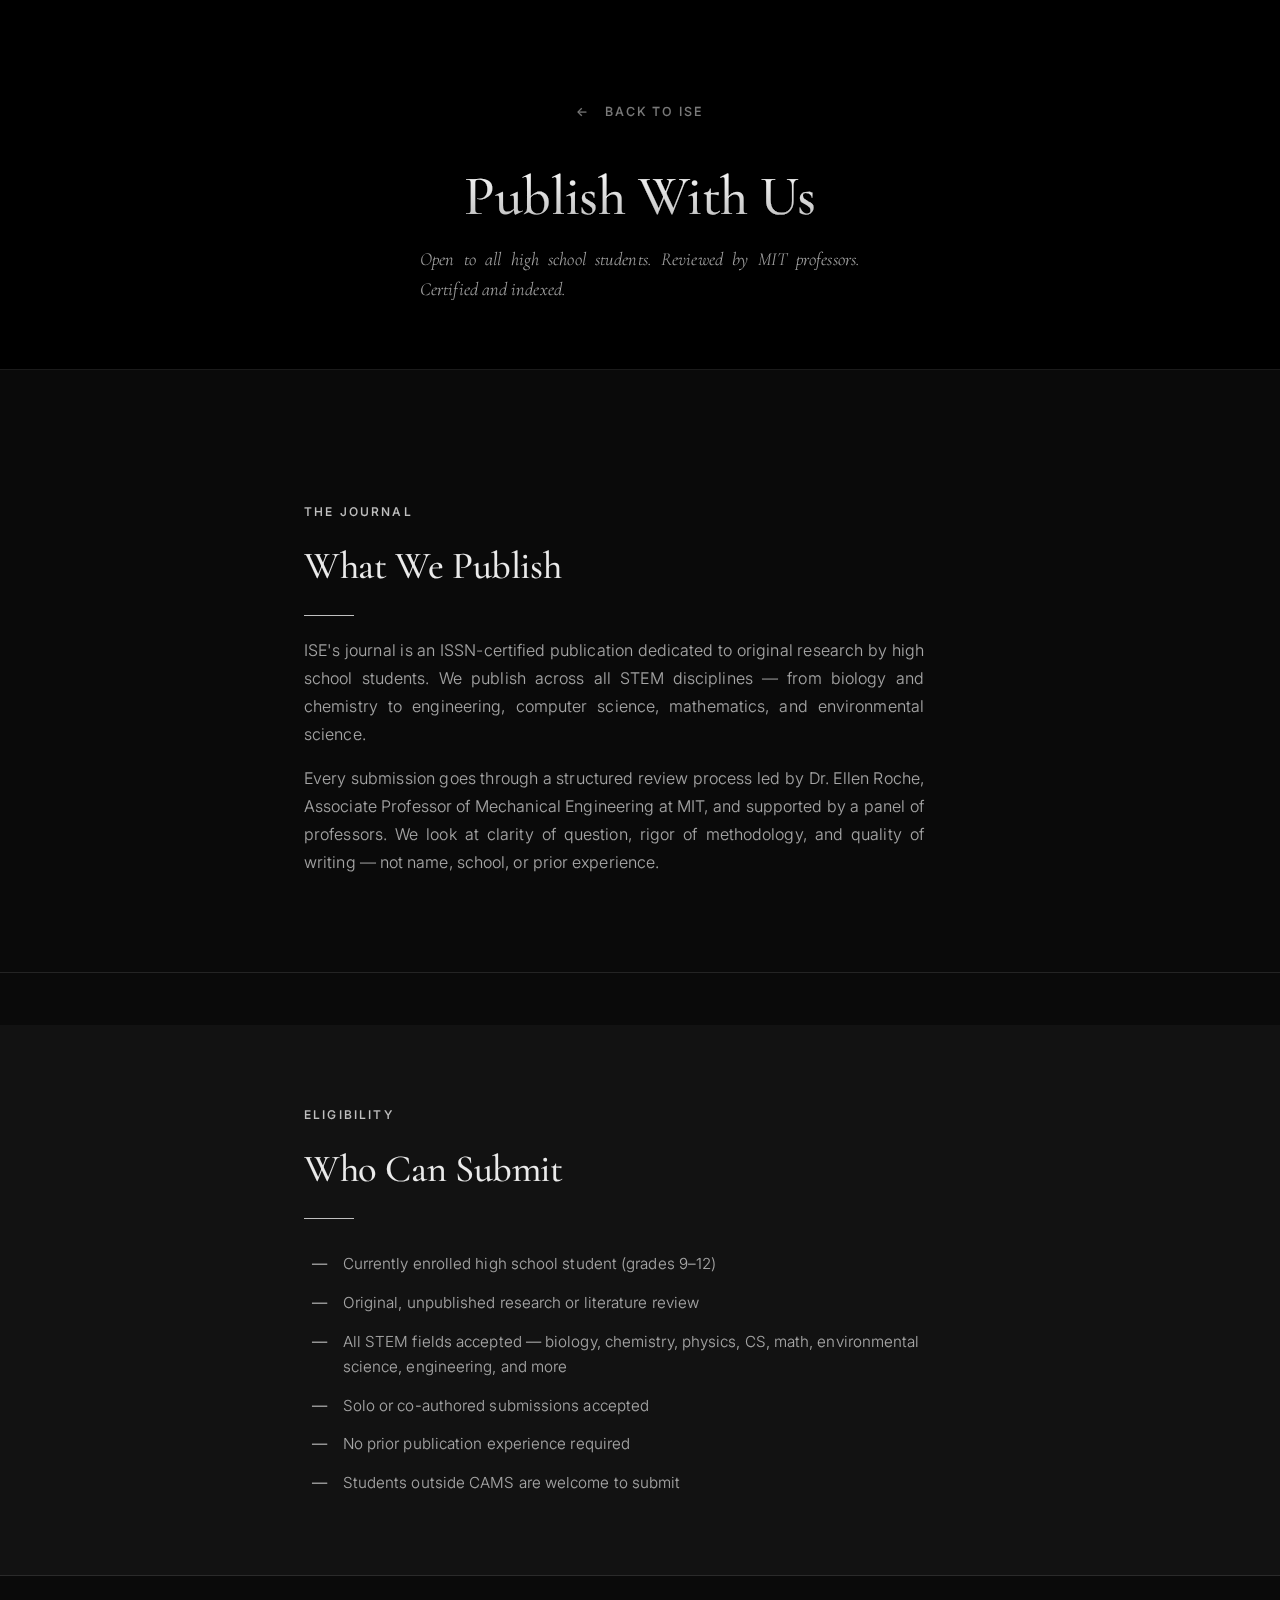
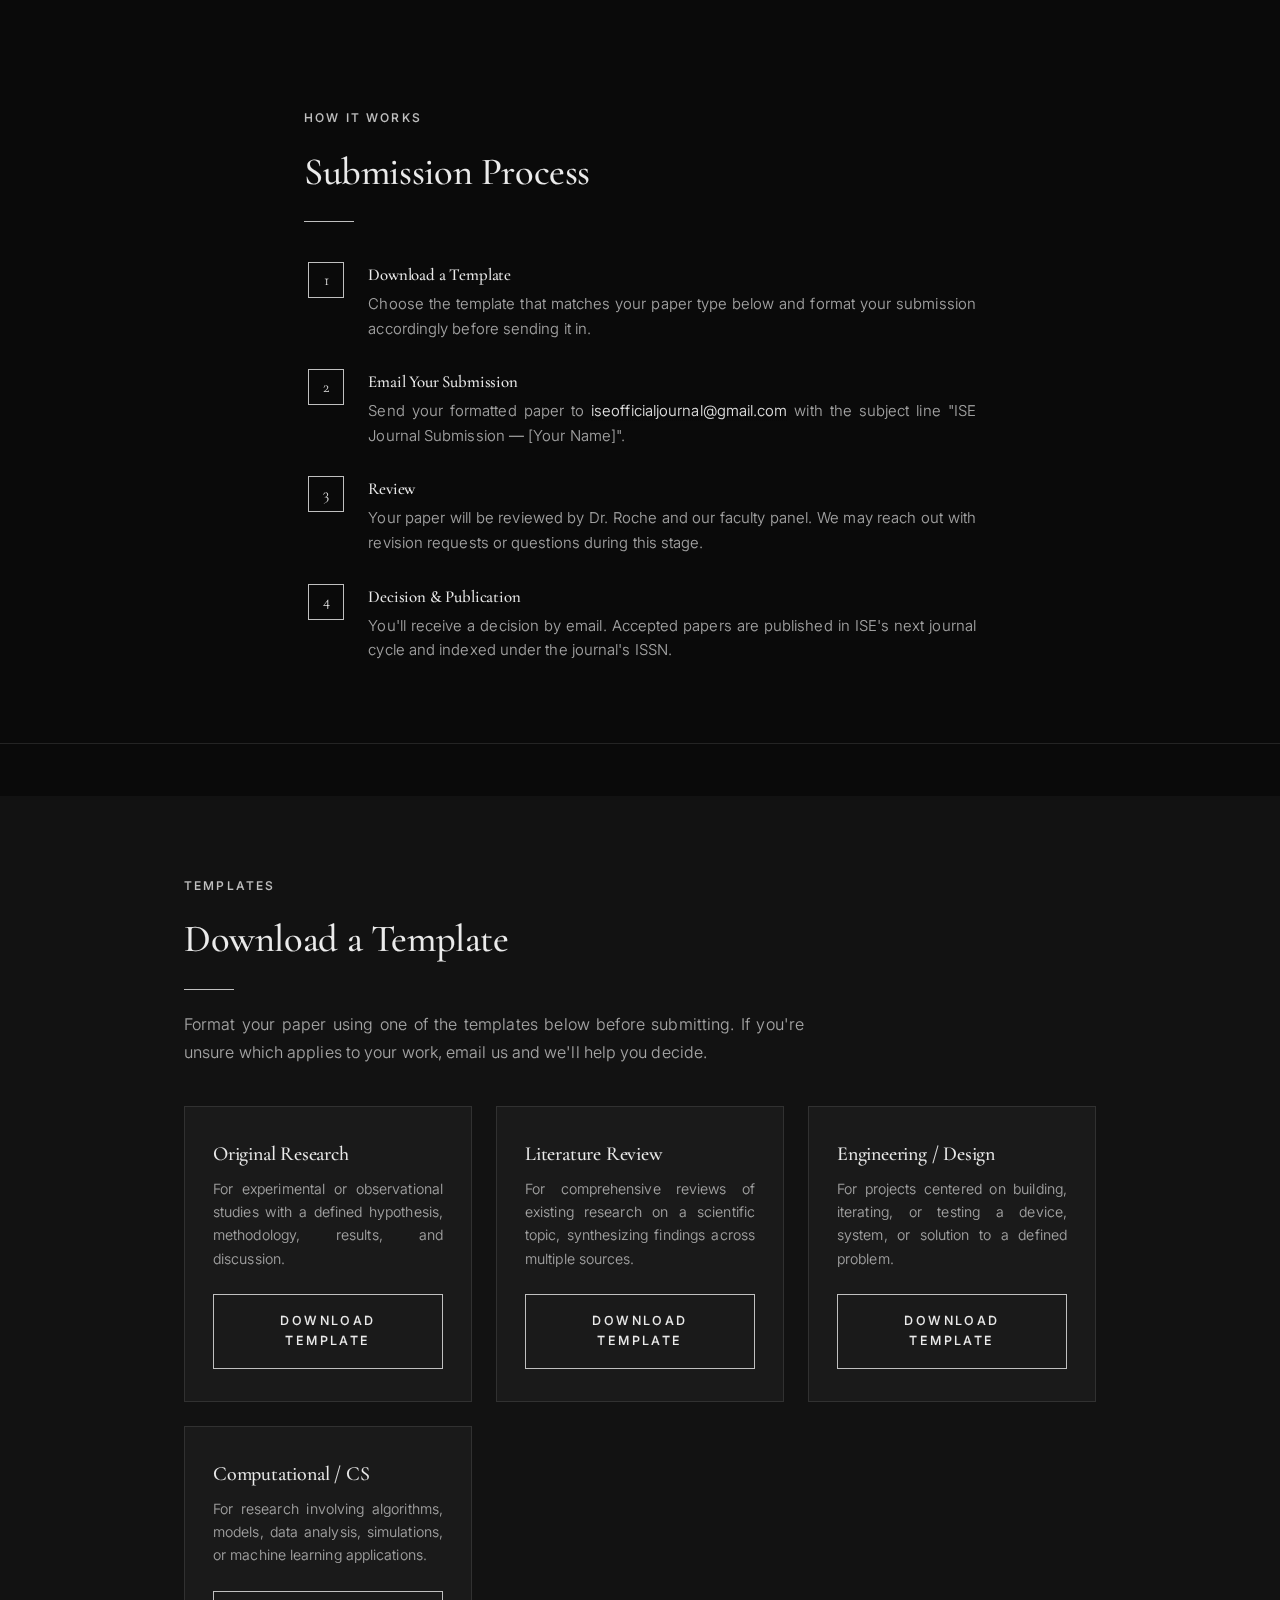
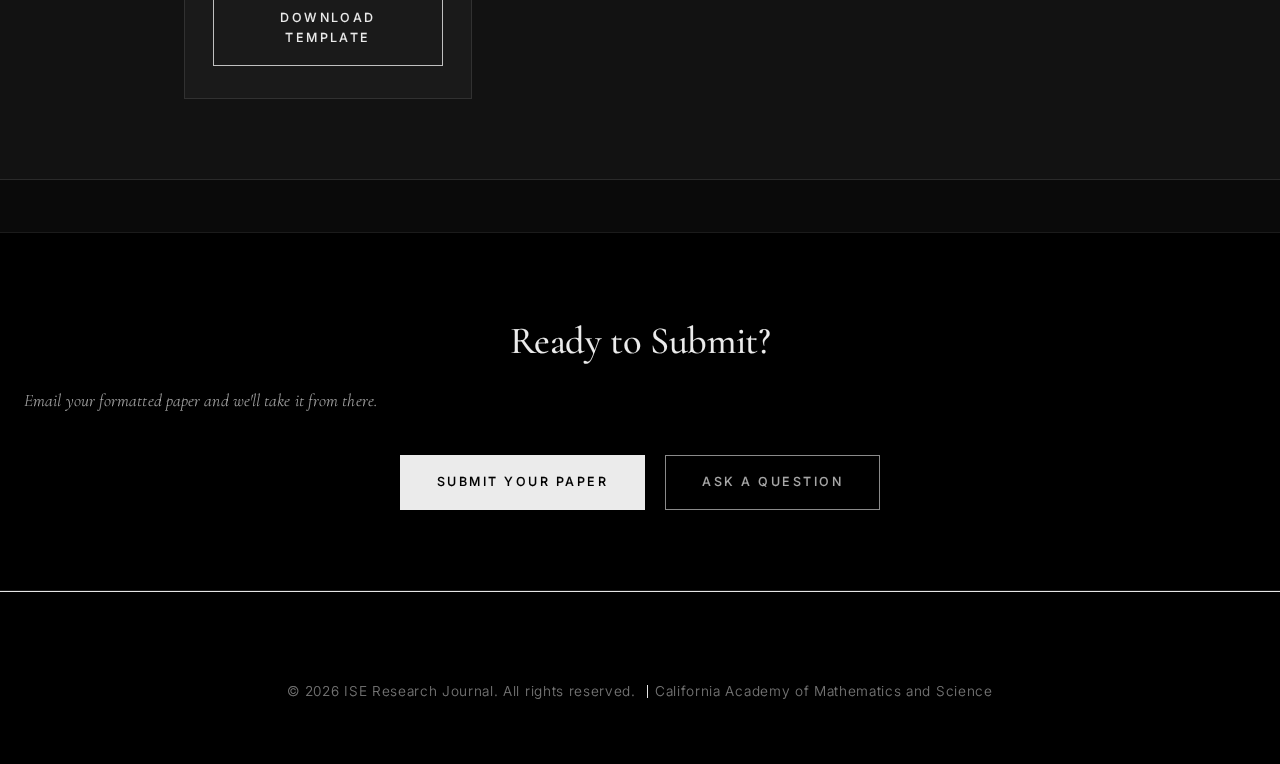
==== commit be0c6e40: "Redesign: scroll animations, editorial mentor layout, centered featured pub, button fix" ====
--- a/publish.html
+++ b/publish.html
@@ -213,6 +213,8 @@
 				border: 1px solid var(--c-border);
 				padding: 2rem 1.75rem;
 				transition: border-color .3s ease, background .3s ease, transform .3s ease;
+				display: flex;
+				flex-direction: column;
 			}
 			.template-card:hover {
 				border-color: var(--c-border-strong);
@@ -228,9 +230,13 @@
 				color: var(--c-text-dim);
 				margin-bottom: 1.5rem;
 				line-height: 1.65;
-			}
-
-			/* ---- Eligibility list ------------------------------------ */
+				flex: 1;
+			}
+			.template-card .button {
+				align-self: flex-start;
+			}
+
+			/* ---- Eligibility table ------------------------------------ */
 			.elig-list {
 				list-style: none;
 				padding: 0; margin: 2rem 0 0;
@@ -290,6 +296,7 @@
 			}
 			#footer .copyright a { color: var(--c-silver); }
 
+			/* ---- Kill template leftover bg rules ---------------------- */
 			.main > header { background: transparent !important; }
 		</style>
 	</head>
@@ -308,10 +315,10 @@
 				<span class="section-label">The Journal</span>
 				<h2 class="section-title">What We Publish</h2>
 				<p class="section-body">
-					ISE's journal is an ISSN-certified publication dedicated to original research by high school students. We publish across all STEM disciplines &mdash; from biology and chemistry to engineering, computer science, mathematics, and environmental science.
+					ISE's journal is an ISSN-certified publication dedicated to original research by high school students. We publish across all STEM disciplines — from biology and chemistry to engineering, computer science, mathematics, and environmental science.
 				</p>
 				<p class="section-body" style="margin-top: 1rem;">
-					Every submission goes through a structured review process led by Dr. Ellen Roche, Associate Professor of Mechanical Engineering at MIT, and supported by a panel of professors. We look at clarity of question, rigor of methodology, and quality of writing &mdash; not name, school, or prior experience.
+					Every submission goes through a structured review process led by Dr. Ellen Roche, Associate Professor of Mechanical Engineering at MIT, and supported by a panel of professors. We look at clarity of question, rigor of methodology, and quality of writing — not name, school, or prior experience.
 				</p>
 			</div>
 		</section>
@@ -322,9 +329,9 @@
 				<span class="section-label">Eligibility</span>
 				<h2 class="section-title">Who Can Submit</h2>
 				<ul class="elig-list">
-					<li>Currently enrolled high school student (grades 9&ndash;12)</li>
+					<li>Currently enrolled high school student (grades 9–12)</li>
 					<li>Original, unpublished research or literature review</li>
-					<li>All STEM fields accepted &mdash; biology, chemistry, physics, CS, math, environmental science, engineering, and more</li>
+					<li>All STEM fields accepted — biology, chemistry, physics, CS, math, environmental science, engineering, and more</li>
 					<li>Solo or co-authored submissions accepted</li>
 					<li>No prior publication experience required</li>
 					<li>Students outside CAMS are welcome to submit</li>
@@ -349,7 +356,7 @@
 						<div class="step-num">2</div>
 						<div class="step-body">
 							<h4>Email Your Submission</h4>
-							<p>Send your formatted paper to <a href="mailto:iseofficialjournal@gmail.com">iseofficialjournal@gmail.com</a> with the subject line &ldquo;ISE Journal Submission &mdash; [Your Name]&rdquo;.</p>
+							<p>Send your formatted paper to <a href="mailto:iseofficialjournal@gmail.com">iseofficialjournal@gmail.com</a> with the subject line "ISE Journal Submission — [Your Name]".</p>
 						</div>
 					</li>
 					<li>
@@ -428,4 +435,4 @@
 		<script src="assets/js/main.js"></script>
 
 	</body>
-</html>+</html>
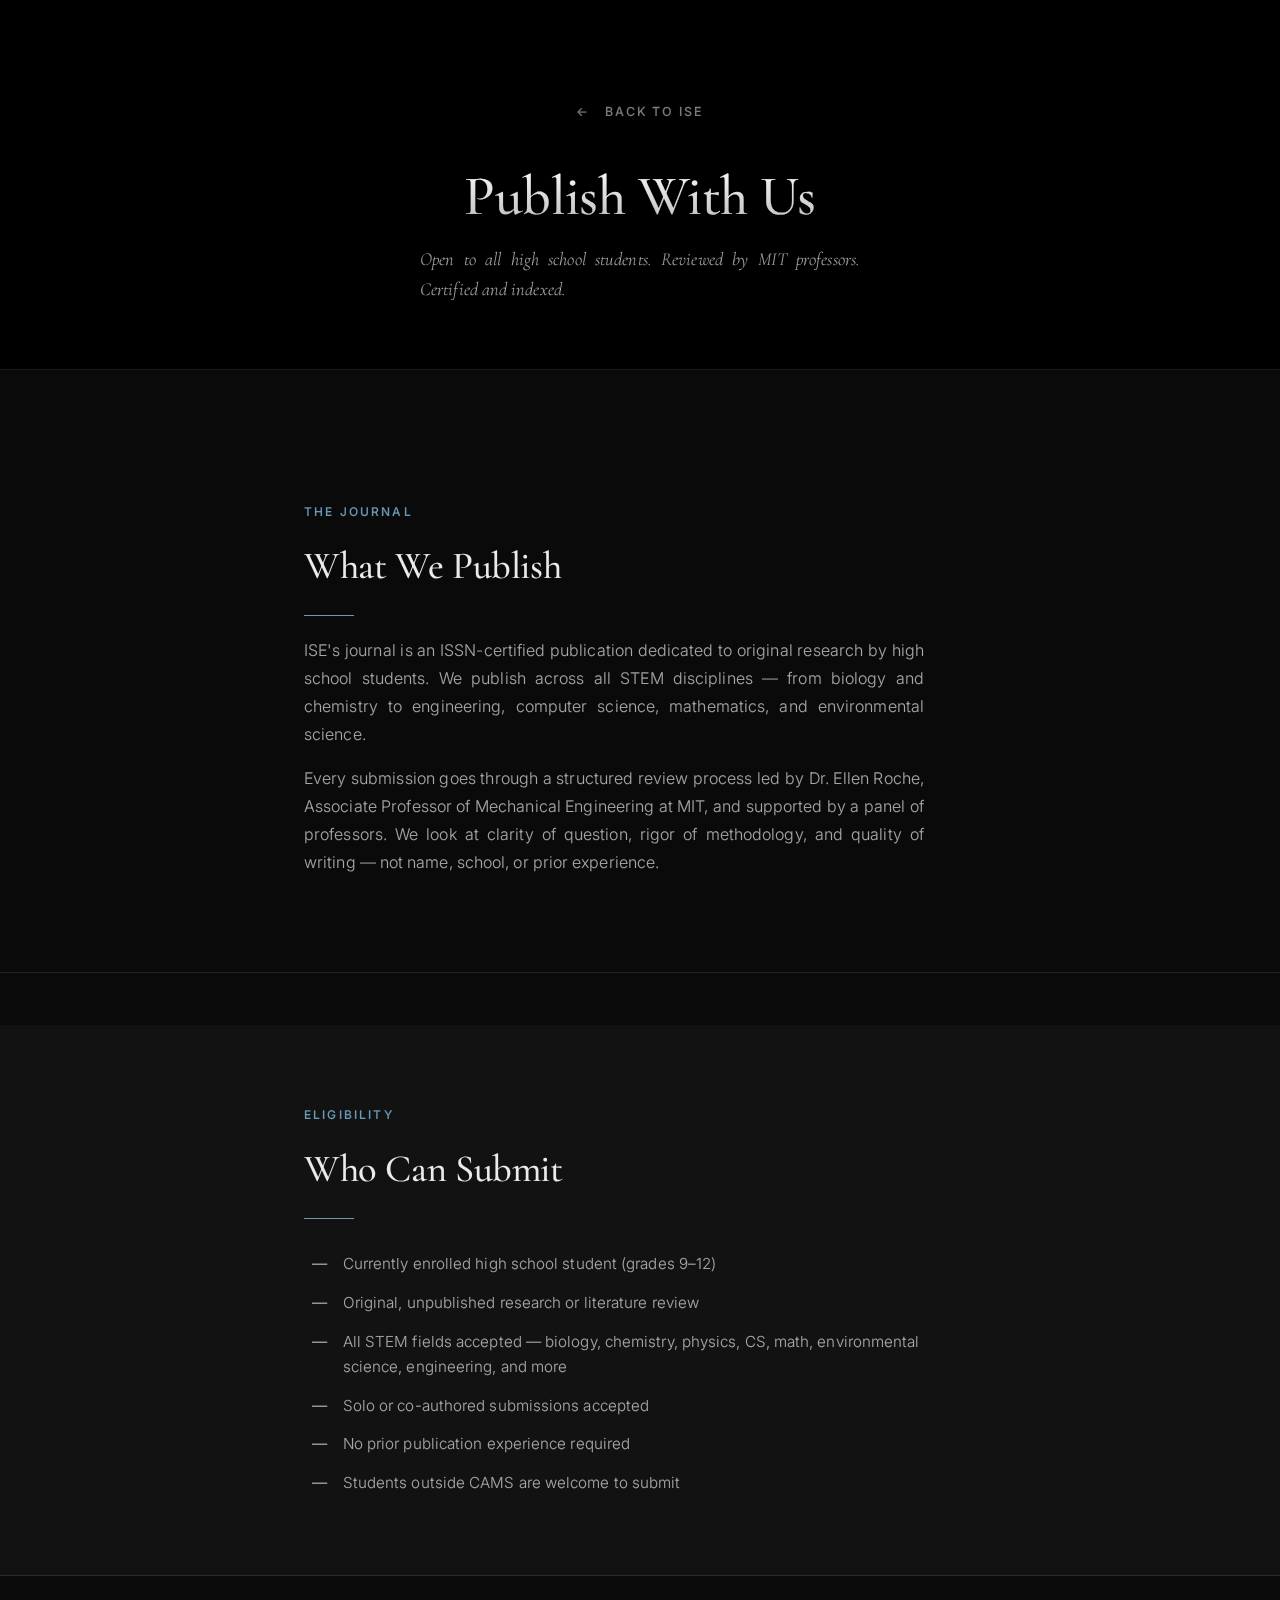
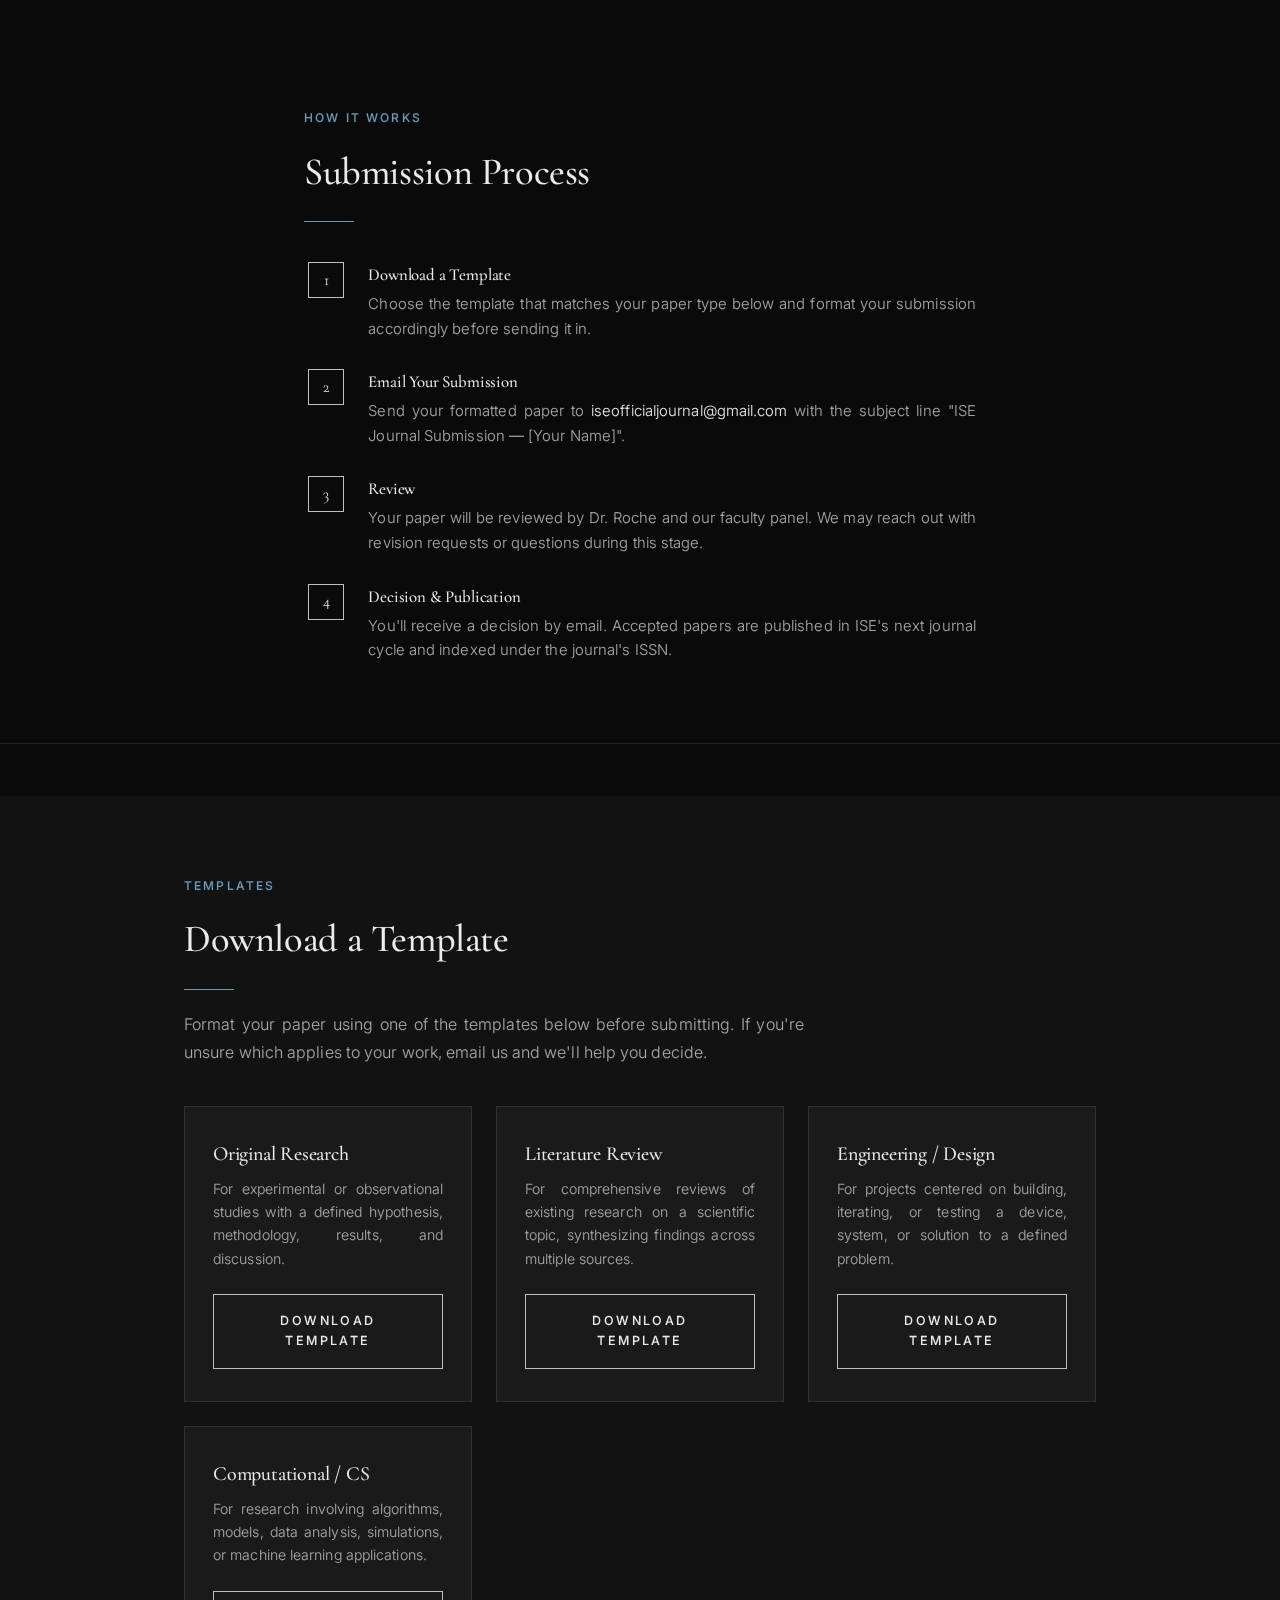
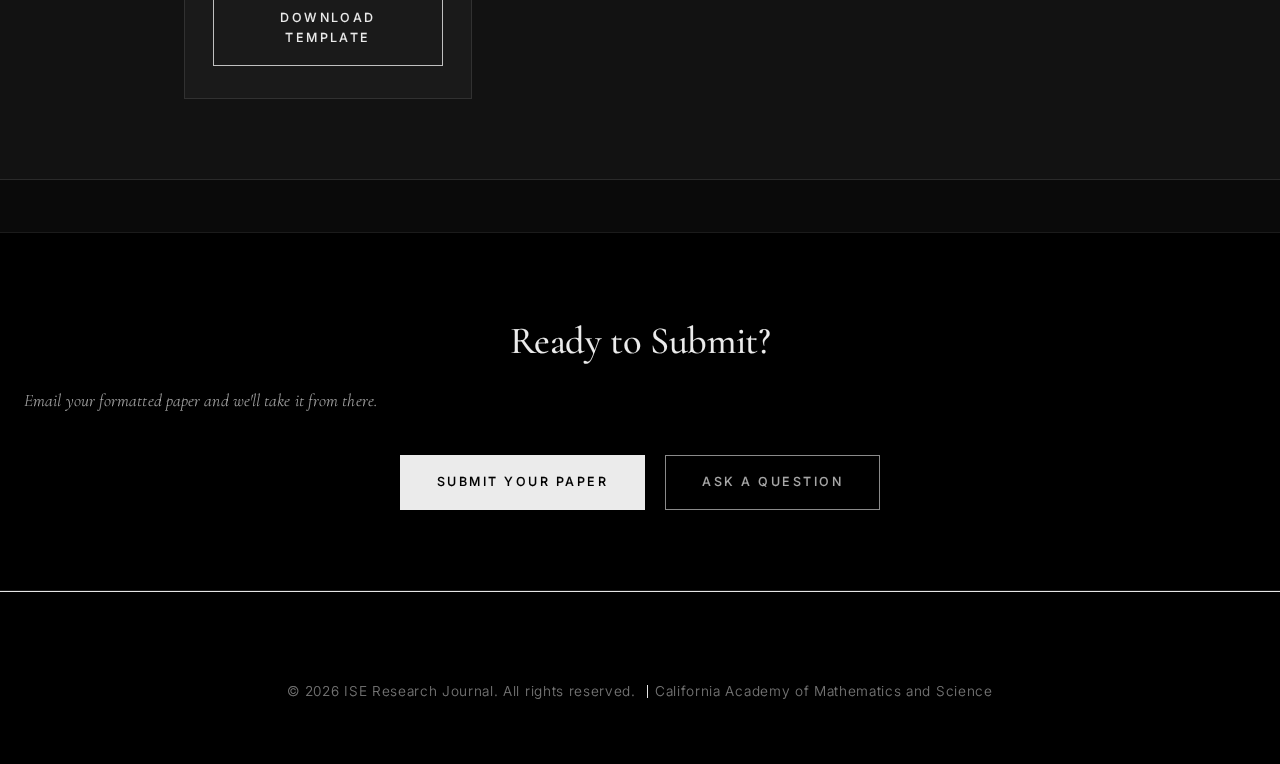
==== commit 1db650c6: "Add accent color, fix black blocks, update email buttons, remove image placeholders" ====
--- a/publish.html
+++ b/publish.html
@@ -29,6 +29,8 @@
 				--c-silver:        #c0c0c0;
 				--c-silver-bright: #ebebeb;
 				--c-silver-dark:   #8a8a8a;
+				--c-accent:        #6a9ab8;
+				--c-accent-dim:    rgba(106,154,184,0.15);
 				--ff-serif:        'Cormorant Garamond', Georgia, 'Times New Roman', serif;
 				--ff-sans:         'Inter', -apple-system, BlinkMacSystemFont, 'Segoe UI', Roboto, sans-serif;
 			}
@@ -146,7 +148,7 @@
 				font-weight: 500;
 				letter-spacing: 0.18em;
 				text-transform: uppercase;
-				color: var(--c-silver);
+				color: var(--c-accent);
 				display: block;
 				margin-bottom: 1rem;
 			}
@@ -158,7 +160,7 @@
 				content: '';
 				display: block;
 				width: 50px; height: 1px;
-				background: var(--c-silver);
+				background: var(--c-accent);
 				margin-top: 1.25rem;
 			}
 			.section-body {
@@ -387,22 +389,22 @@
 					<div class="template-card">
 						<h3>Original Research</h3>
 						<p>For experimental or observational studies with a defined hypothesis, methodology, results, and discussion.</p>
-						<a href="#" class="button">Download Template</a>
+						<a href="templates/ISEJ_Research_Paper_Template.docx" class="button" download>Download Template</a>
 					</div>
 					<div class="template-card">
 						<h3>Literature Review</h3>
 						<p>For comprehensive reviews of existing research on a scientific topic, synthesizing findings across multiple sources.</p>
-						<a href="#" class="button">Download Template</a>
+						<a href="templates/ISEJ_Literature_Review_Template.docx" class="button" download>Download Template</a>
 					</div>
 					<div class="template-card">
 						<h3>Engineering / Design</h3>
 						<p>For projects centered on building, iterating, or testing a device, system, or solution to a defined problem.</p>
-						<a href="#" class="button">Download Template</a>
+						<a href="templates/ISEJ_Engineering_Paper_Template.docx" class="button" download>Download Template</a>
 					</div>
 					<div class="template-card">
 						<h3>Computational / CS</h3>
 						<p>For research involving algorithms, models, data analysis, simulations, or machine learning applications.</p>
-						<a href="#" class="button">Download Template</a>
+						<a href="templates/ISEJ_Computational_CS_Template.docx" class="button" download>Download Template</a>
 					</div>
 				</div>
 			</div>
@@ -435,4 +437,4 @@
 		<script src="assets/js/main.js"></script>
 
 	</body>
-</html>
+</html>
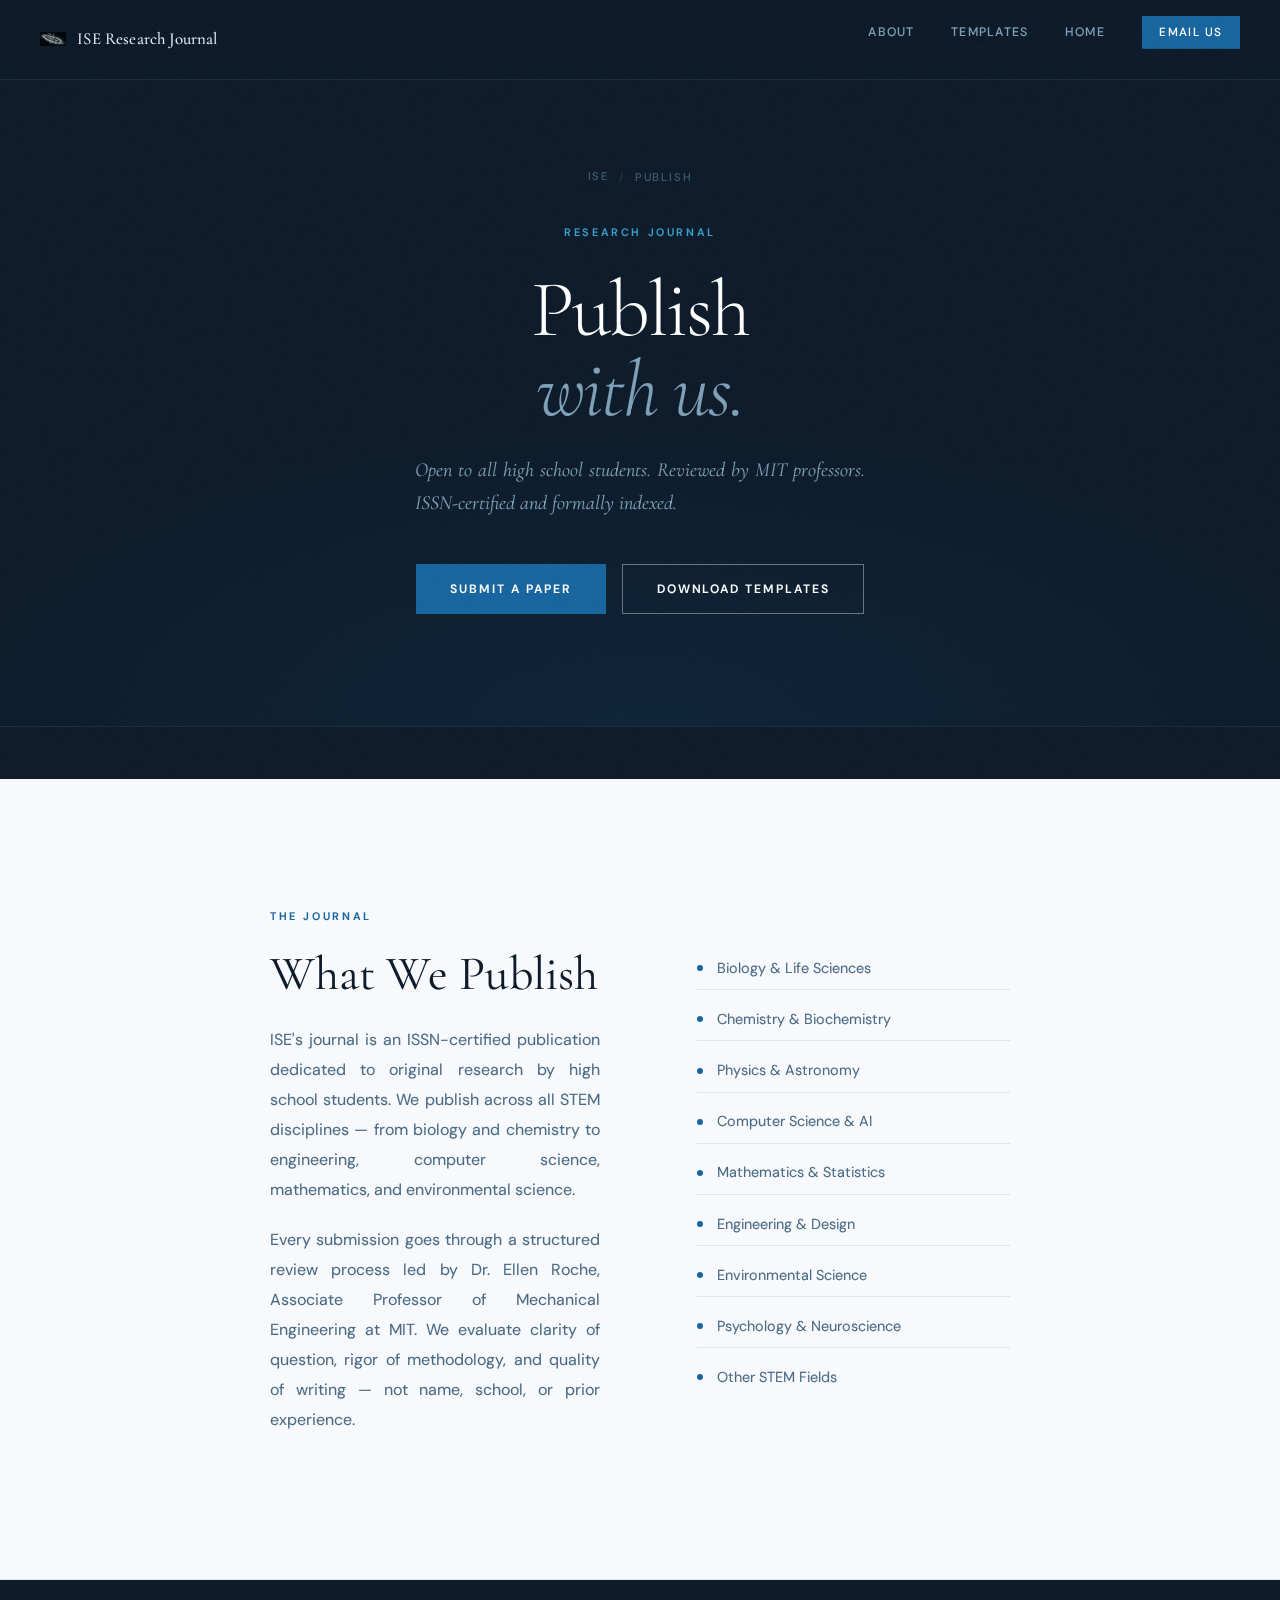
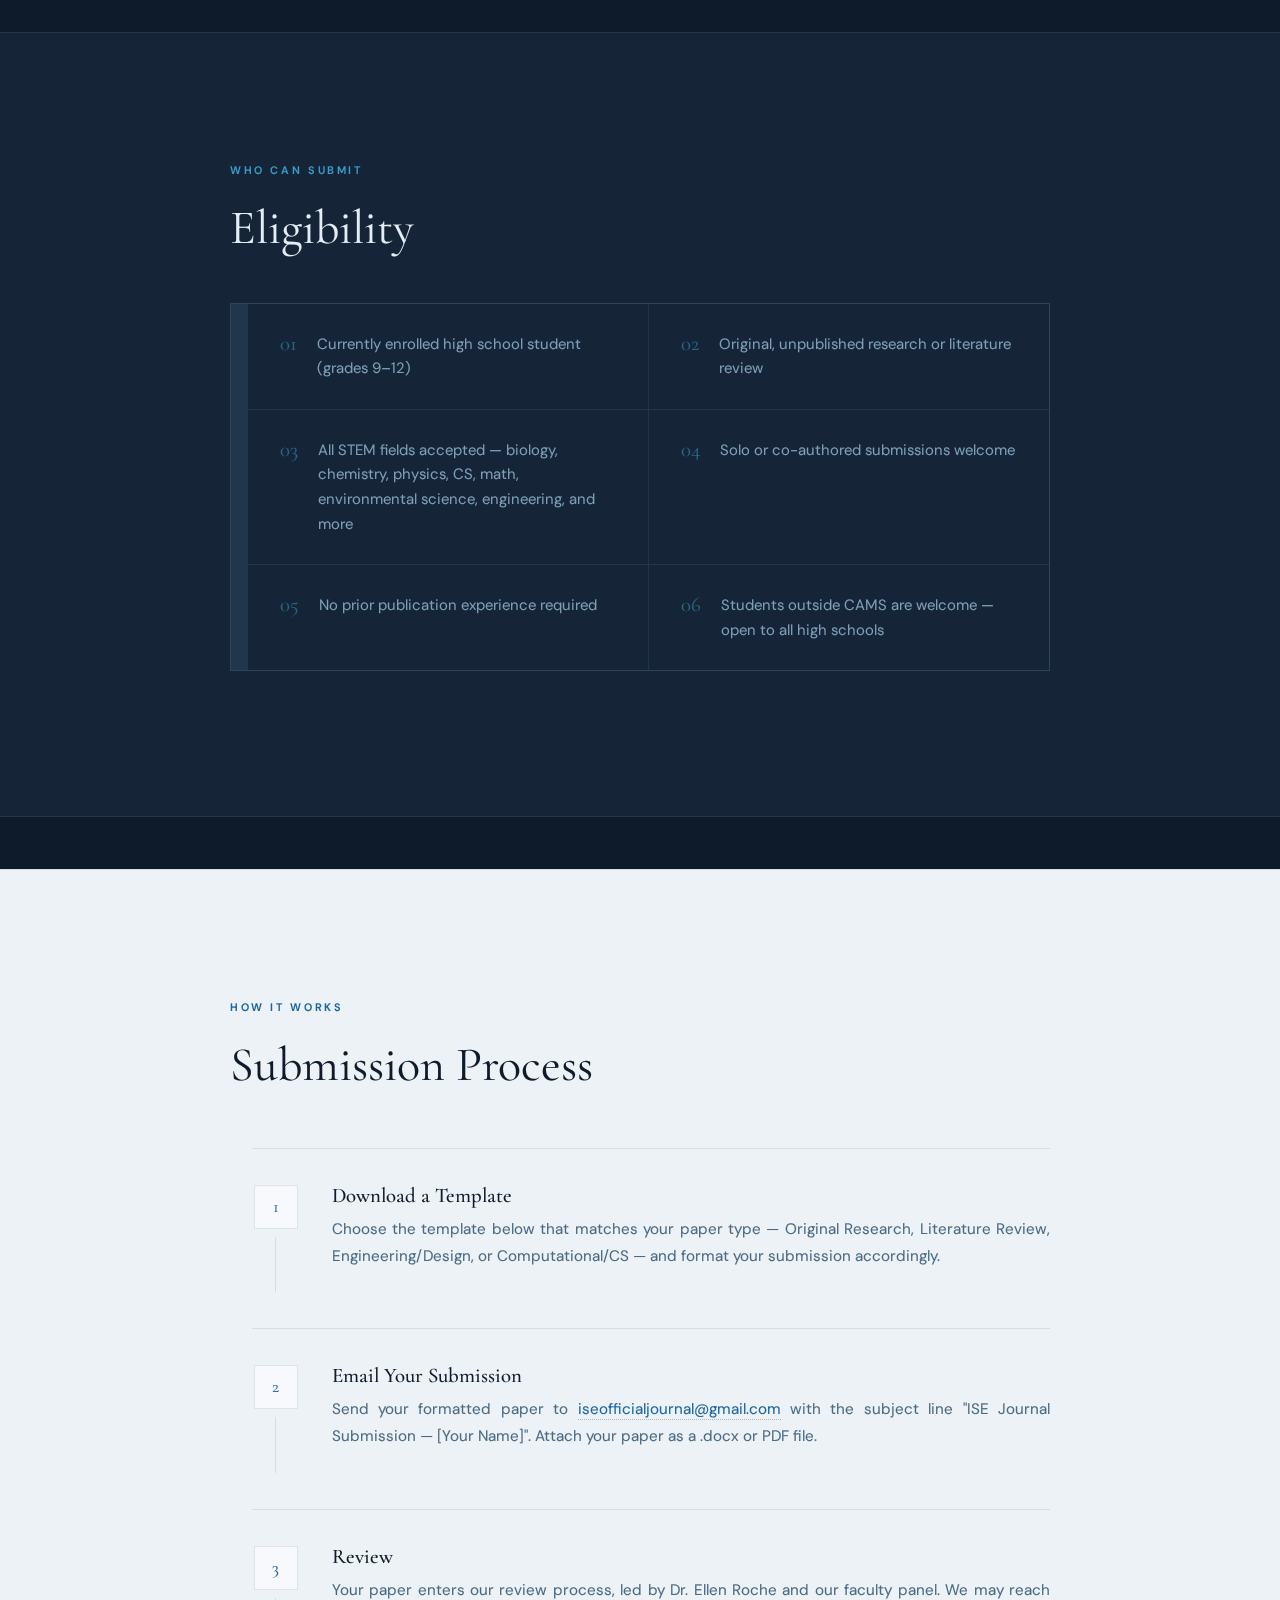
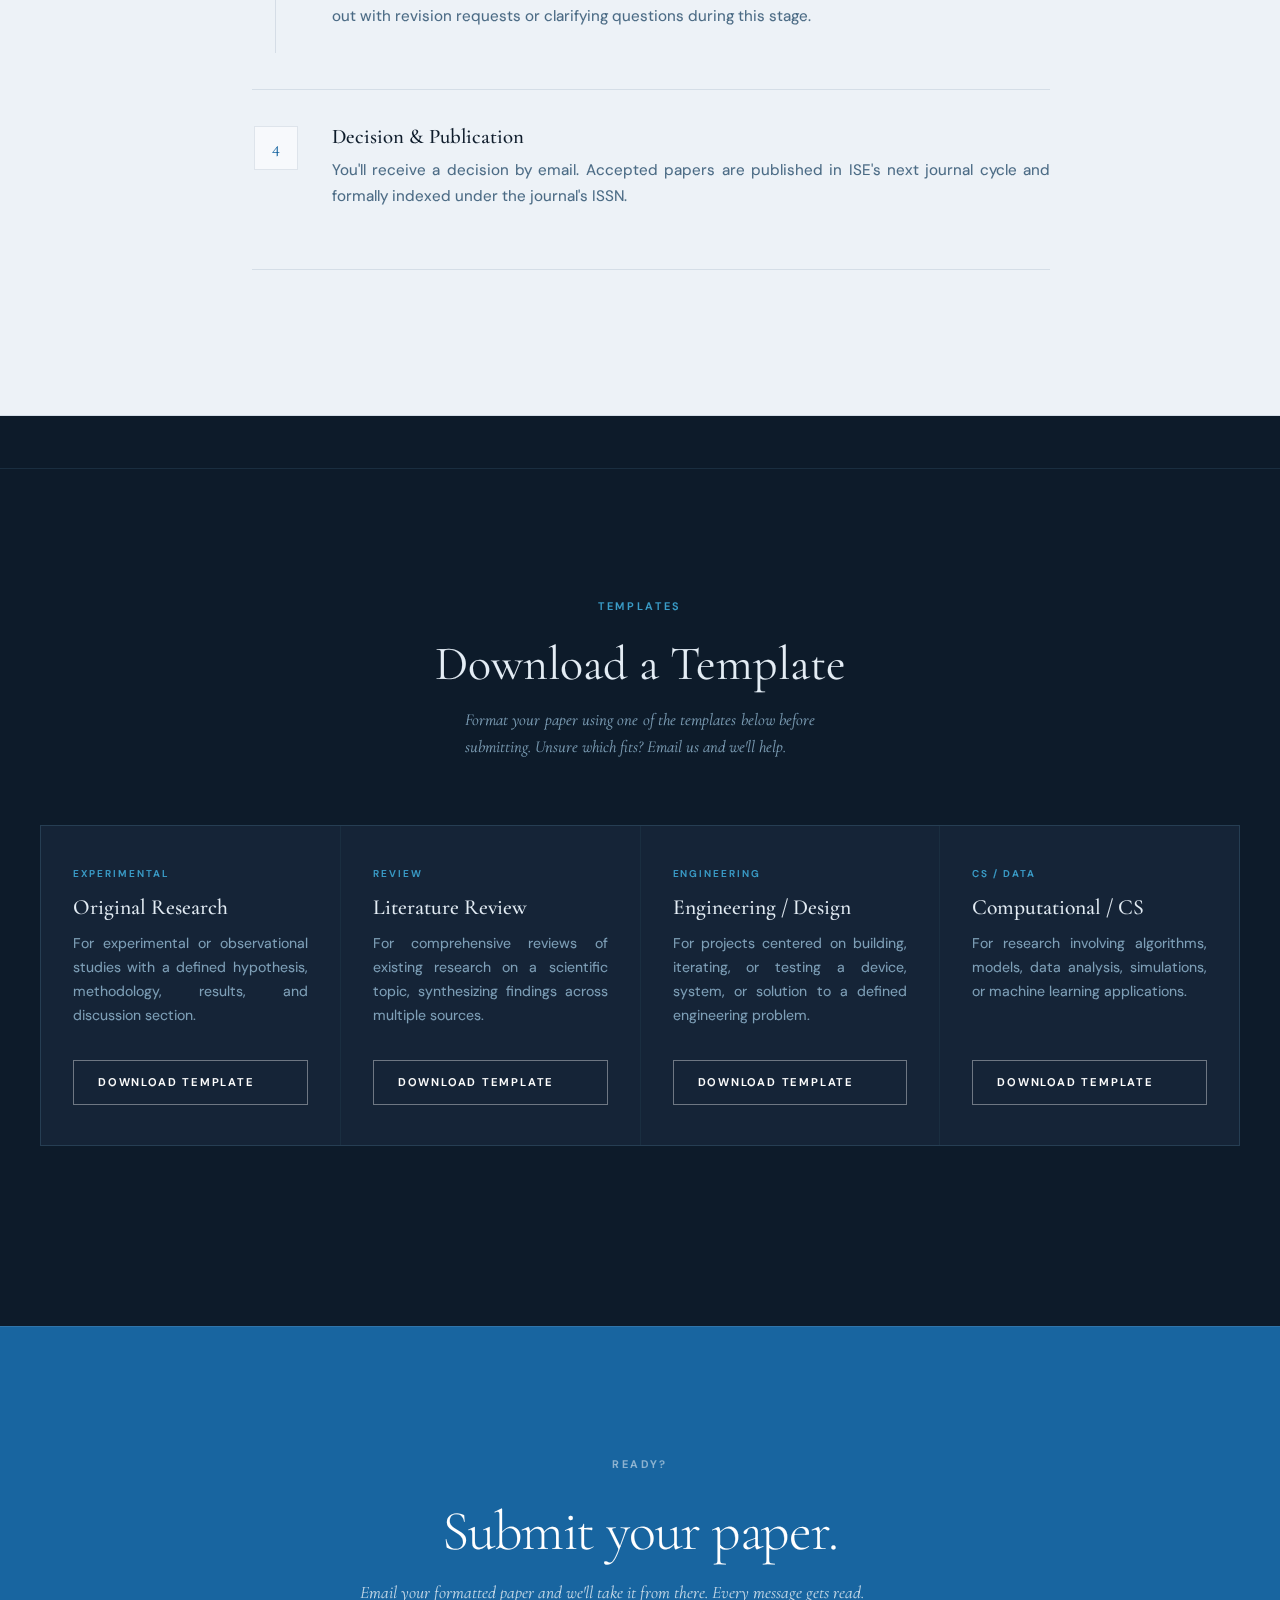
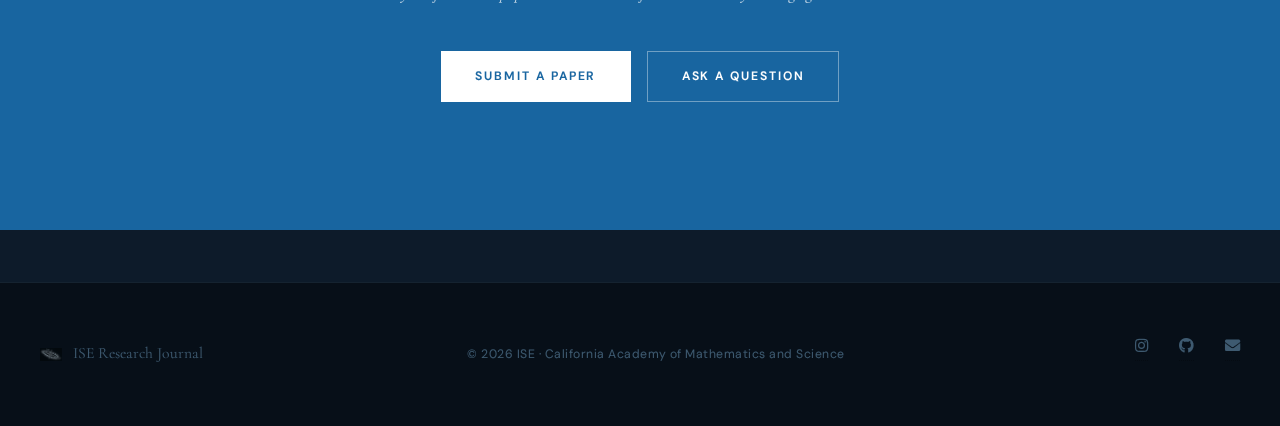
==== commit 5f25c71c: "redesign: complete v2 visual overhaul of publish.html - Same ISE Design System v2 tokens as index.ht" ====
--- a/publish.html
+++ b/publish.html
@@ -1,440 +1,813 @@
 <!DOCTYPE HTML>
-<!--
-	ISE Official STEM Journal — Publish With Us
--->
-<html>
-	<head>
-		<title>Publish With Us — ISE Research Journal</title>
-		<meta charset="utf-8" />
-		<meta name="viewport" content="width=device-width, initial-scale=1" />
-		<meta name="description" content="Submit your research to the ISE Official STEM Journal. Professor-reviewed, ISSN-certified, and open to all high school students." />
-		<link rel="icon" type="image/png" href="images/ISE_image.png" />
-		<link rel="stylesheet" href="assets/css/main.css" />
-		<link rel="preconnect" href="https://fonts.googleapis.com">
-		<link rel="preconnect" href="https://fonts.gstatic.com" crossorigin>
-		<link href="https://fonts.googleapis.com/css2?family=Cormorant+Garamond:wght@400;500;600;700&family=Inter:wght@300;400;500;600&display=swap" rel="stylesheet">
-
-		<style>
-			/* === ISE Theme — Black / White / Silver / Gray ============ */
-			:root {
-				--c-bg:            #0a0a0a;
-				--c-bg-2:          #121212;
-				--c-bg-3:          #1a1a1a;
-				--c-bg-elev:       #222222;
-				--c-border:        rgba(192,192,192,0.14);
-				--c-border-strong: rgba(192,192,192,0.38);
-				--c-text:          #ececec;
-				--c-text-dim:      #a8a8a8;
-				--c-text-mute:     #7a7a7a;
-				--c-silver:        #c0c0c0;
-				--c-silver-bright: #ebebeb;
-				--c-silver-dark:   #8a8a8a;
-				--c-accent:        #6a9ab8;
-				--c-accent-dim:    rgba(106,154,184,0.15);
-				--ff-serif:        'Cormorant Garamond', Georgia, 'Times New Roman', serif;
-				--ff-sans:         'Inter', -apple-system, BlinkMacSystemFont, 'Segoe UI', Roboto, sans-serif;
-			}
-
-			html, body, body.is-preload {
-				background: var(--c-bg);
-				color: var(--c-text);
-				font-family: var(--ff-sans);
-				font-weight: 300;
-				letter-spacing: 0.005em;
-				line-height: 1.65;
-			}
-
-			h1, h2, h3, h4, h5, h6 {
-				font-family: var(--ff-serif);
-				font-weight: 500;
-				letter-spacing: -0.01em;
-				color: var(--c-silver-bright);
-			}
-
-			a { color: var(--c-silver-bright); transition: color .2s ease; }
-			a:hover { color: #fff; }
-
-			/* ---- Page header ------------------------------------------ */
-			#page-header {
-				background: #000;
-				padding: 6rem 1.5rem 4rem;
-				text-align: center;
-				border-bottom: 1px solid var(--c-border);
-			}
-			#page-header .back-link {
-				display: inline-block;
-				font-family: var(--ff-sans);
-				font-size: 0.78rem;
-				font-weight: 500;
-				letter-spacing: 0.15em;
-				text-transform: uppercase;
-				color: var(--c-text-mute);
-				margin-bottom: 2.5rem;
-				transition: color .2s ease;
-			}
-			#page-header .back-link:hover { color: var(--c-silver-bright); }
-			#page-header h1 {
-				font-size: clamp(2rem, 5vw, 3.5rem);
-				line-height: 1.15;
-				background: linear-gradient(180deg, #ffffff 0%, #b8b8b8 100%);
-				-webkit-background-clip: text;
-				background-clip: text;
-				-webkit-text-fill-color: transparent;
-				margin-bottom: 1rem;
-			}
-			#page-header p {
-				color: var(--c-text-dim);
-				font-family: var(--ff-serif);
-				font-style: italic;
-				font-size: 1.15rem;
-				max-width: 55ch;
-				margin: 0 auto;
-			}
-
-			/* ---- Buttons ---------------------------------------------- */
-			.button,
-			input[type="submit"] {
-				display: inline-block;
-				background: transparent !important;
-				border: 1px solid var(--c-silver) !important;
-				color: var(--c-silver-bright) !important;
-				text-transform: uppercase;
-				letter-spacing: 0.2em;
-				font-family: var(--ff-sans) !important;
-				font-size: 0.78rem !important;
-				font-weight: 500 !important;
-				padding: 1rem 2.25rem !important;
-				border-radius: 0 !important;
-				box-shadow: none !important;
-				text-shadow: none !important;
-				transition: background .25s ease, color .25s ease, border-color .25s ease, transform .25s ease;
-				cursor: pointer;
-				text-decoration: none;
-			}
-			.button:hover {
-				background: var(--c-silver-bright) !important;
-				color: #000 !important;
-				border-color: var(--c-silver-bright) !important;
-				transform: translateY(-1px);
-			}
-			.button.alt {
-				border-color: var(--c-silver-dark) !important;
-				color: var(--c-text-dim) !important;
-			}
-			.button.primary {
-				background: var(--c-silver-bright) !important;
-				color: #000 !important;
-				border-color: var(--c-silver-bright) !important;
-			}
-			.button.primary:hover {
-				background: #fff !important;
-				border-color: #fff !important;
-			}
-
-			/* ---- Layout ------------------------------------------------ */
-			.container { max-width: 1100px; margin: 0 auto; padding: 0 1.5rem; }
-			.container.medium { max-width: 800px; }
-
-			/* ---- Sections ---------------------------------------------- */
-			.publish-section {
-				padding: 5rem 0;
-				border-bottom: 1px solid var(--c-border);
-			}
-			.publish-section:last-child { border-bottom: none; }
-
-			.section-label {
-				font-family: var(--ff-sans);
-				font-size: 0.75rem;
-				font-weight: 500;
-				letter-spacing: 0.18em;
-				text-transform: uppercase;
-				color: var(--c-accent);
-				display: block;
-				margin-bottom: 1rem;
-			}
-			.section-title {
-				font-size: clamp(1.6rem, 3.5vw, 2.4rem);
-				margin-bottom: 1.25rem;
-			}
-			.section-title::after {
-				content: '';
-				display: block;
-				width: 50px; height: 1px;
-				background: var(--c-accent);
-				margin-top: 1.25rem;
-			}
-			.section-body {
-				color: var(--c-text-dim);
-				max-width: 62ch;
-				font-size: 1rem;
-				line-height: 1.75;
-			}
-
-			/* ---- Process steps ---------------------------------------- */
-			.steps {
-				list-style: none;
-				padding: 0; margin: 2.5rem 0 0;
-				display: flex;
-				flex-direction: column;
-				gap: 1.75rem;
-			}
-			.steps li {
-				display: flex;
-				gap: 1.5rem;
-				align-items: flex-start;
-			}
-			.step-num {
-				flex-shrink: 0;
-				width: 2.25rem; height: 2.25rem;
-				border: 1px solid var(--c-silver);
-				display: flex; align-items: center; justify-content: center;
-				font-family: var(--ff-serif);
-				font-size: 1rem;
-				color: var(--c-silver-bright);
-			}
-			.step-body h4 {
-				font-size: 1.05rem;
-				margin-bottom: 0.3rem;
-				color: var(--c-silver-bright);
-			}
-			.step-body p {
-				font-size: 0.93rem;
-				color: var(--c-text-dim);
-				margin: 0;
-			}
-
-			/* ---- Template cards --------------------------------------- */
-			.template-grid {
-				display: grid;
-				grid-template-columns: repeat(auto-fill, minmax(280px, 1fr));
-				gap: 1.5rem;
-				margin-top: 2.5rem;
-			}
-			.template-card {
-				background: var(--c-bg-3);
-				border: 1px solid var(--c-border);
-				padding: 2rem 1.75rem;
-				transition: border-color .3s ease, background .3s ease, transform .3s ease;
-				display: flex;
-				flex-direction: column;
-			}
-			.template-card:hover {
-				border-color: var(--c-border-strong);
-				background: var(--c-bg-elev);
-				transform: translateY(-3px);
-			}
-			.template-card h3 {
-				font-size: 1.25rem;
-				margin-bottom: 0.5rem;
-			}
-			.template-card p {
-				font-size: 0.88rem;
-				color: var(--c-text-dim);
-				margin-bottom: 1.5rem;
-				line-height: 1.65;
-				flex: 1;
-			}
-			.template-card .button {
-				align-self: flex-start;
-			}
-
-			/* ---- Eligibility table ------------------------------------ */
-			.elig-list {
-				list-style: none;
-				padding: 0; margin: 2rem 0 0;
-				display: flex;
-				flex-direction: column;
-				gap: 0.85rem;
-			}
-			.elig-list li {
-				display: flex;
-				gap: 1rem;
-				align-items: flex-start;
-				font-size: 0.95rem;
-				color: var(--c-text-dim);
-			}
-			.elig-list li::before {
-				content: '—';
-				color: var(--c-silver);
-				flex-shrink: 0;
-			}
-
-			/* ---- CTA bar ----------------------------------------------- */
-			.cta-bar {
-				background: #000;
-				padding: 5rem 1.5rem;
-				text-align: center;
-				border-top: 1px solid var(--c-border);
-			}
-			.cta-bar h2 {
-				font-size: clamp(1.6rem, 3vw, 2.4rem);
-				margin-bottom: 1rem;
-			}
-			.cta-bar p {
-				color: var(--c-text-dim);
-				font-family: var(--ff-serif);
-				font-style: italic;
-				font-size: 1.1rem;
-				margin-bottom: 2.5rem;
-			}
-			.cta-buttons {
-				display: flex;
-				justify-content: center;
-				gap: 1.25rem;
-				flex-wrap: wrap;
-			}
-
-			/* ---- Footer ----------------------------------------------- */
-			#footer {
-				background: #000;
-				padding: 3rem 1.5rem;
-				text-align: center;
-				border-top: 1px solid var(--c-border);
-			}
-			#footer .copyright {
-				color: var(--c-text-mute);
-				font-size: 0.85rem;
-				letter-spacing: 0.05em;
-			}
-			#footer .copyright a { color: var(--c-silver); }
-
-			/* ---- Kill template leftover bg rules ---------------------- */
-			.main > header { background: transparent !important; }
-		</style>
-	</head>
-	<body class="is-preload">
-
-		<!-- Page Header -->
-		<section id="page-header">
-			<a href="index.html" class="back-link">&#8592; &nbsp; Back to ISE</a>
-			<h1>Publish With Us</h1>
-			<p>Open to all high school students. Reviewed by MIT professors. Certified and indexed.</p>
-		</section>
-
-		<!-- About the Journal -->
-		<section class="publish-section">
-			<div class="container medium">
-				<span class="section-label">The Journal</span>
-				<h2 class="section-title">What We Publish</h2>
-				<p class="section-body">
-					ISE's journal is an ISSN-certified publication dedicated to original research by high school students. We publish across all STEM disciplines — from biology and chemistry to engineering, computer science, mathematics, and environmental science.
-				</p>
-				<p class="section-body" style="margin-top: 1rem;">
-					Every submission goes through a structured review process led by Dr. Ellen Roche, Associate Professor of Mechanical Engineering at MIT, and supported by a panel of professors. We look at clarity of question, rigor of methodology, and quality of writing — not name, school, or prior experience.
-				</p>
-			</div>
-		</section>
-
-		<!-- Eligibility -->
-		<section class="publish-section" style="background: var(--c-bg-2);">
-			<div class="container medium">
-				<span class="section-label">Eligibility</span>
-				<h2 class="section-title">Who Can Submit</h2>
-				<ul class="elig-list">
-					<li>Currently enrolled high school student (grades 9–12)</li>
-					<li>Original, unpublished research or literature review</li>
-					<li>All STEM fields accepted — biology, chemistry, physics, CS, math, environmental science, engineering, and more</li>
-					<li>Solo or co-authored submissions accepted</li>
-					<li>No prior publication experience required</li>
-					<li>Students outside CAMS are welcome to submit</li>
-				</ul>
-			</div>
-		</section>
-
-		<!-- Submission Process -->
-		<section class="publish-section">
-			<div class="container medium">
-				<span class="section-label">How It Works</span>
-				<h2 class="section-title">Submission Process</h2>
-				<ol class="steps">
-					<li>
-						<div class="step-num">1</div>
-						<div class="step-body">
-							<h4>Download a Template</h4>
-							<p>Choose the template that matches your paper type below and format your submission accordingly before sending it in.</p>
-						</div>
-					</li>
-					<li>
-						<div class="step-num">2</div>
-						<div class="step-body">
-							<h4>Email Your Submission</h4>
-							<p>Send your formatted paper to <a href="mailto:iseofficialjournal@gmail.com">iseofficialjournal@gmail.com</a> with the subject line "ISE Journal Submission — [Your Name]".</p>
-						</div>
-					</li>
-					<li>
-						<div class="step-num">3</div>
-						<div class="step-body">
-							<h4>Review</h4>
-							<p>Your paper will be reviewed by Dr. Roche and our faculty panel. We may reach out with revision requests or questions during this stage.</p>
-						</div>
-					</li>
-					<li>
-						<div class="step-num">4</div>
-						<div class="step-body">
-							<h4>Decision &amp; Publication</h4>
-							<p>You'll receive a decision by email. Accepted papers are published in ISE's next journal cycle and indexed under the journal's ISSN.</p>
-						</div>
-					</li>
-				</ol>
-			</div>
-		</section>
-
-		<!-- Templates -->
-		<section class="publish-section" style="background: var(--c-bg-2);">
-			<div class="container">
-				<span class="section-label">Templates</span>
-				<h2 class="section-title">Download a Template</h2>
-				<p class="section-body">Format your paper using one of the templates below before submitting. If you're unsure which applies to your work, email us and we'll help you decide.</p>
-				<div class="template-grid">
-					<div class="template-card">
-						<h3>Original Research</h3>
-						<p>For experimental or observational studies with a defined hypothesis, methodology, results, and discussion.</p>
-						<a href="templates/ISEJ_Research_Paper_Template.docx" class="button" download>Download Template</a>
-					</div>
-					<div class="template-card">
-						<h3>Literature Review</h3>
-						<p>For comprehensive reviews of existing research on a scientific topic, synthesizing findings across multiple sources.</p>
-						<a href="templates/ISEJ_Literature_Review_Template.docx" class="button" download>Download Template</a>
-					</div>
-					<div class="template-card">
-						<h3>Engineering / Design</h3>
-						<p>For projects centered on building, iterating, or testing a device, system, or solution to a defined problem.</p>
-						<a href="templates/ISEJ_Engineering_Paper_Template.docx" class="button" download>Download Template</a>
-					</div>
-					<div class="template-card">
-						<h3>Computational / CS</h3>
-						<p>For research involving algorithms, models, data analysis, simulations, or machine learning applications.</p>
-						<a href="templates/ISEJ_Computational_CS_Template.docx" class="button" download>Download Template</a>
-					</div>
-				</div>
-			</div>
-		</section>
-
-		<!-- CTA -->
-		<div class="cta-bar">
-			<h2>Ready to Submit?</h2>
-			<p>Email your formatted paper and we'll take it from there.</p>
-			<div class="cta-buttons">
-				<a href="mailto:iseofficialjournal@gmail.com?subject=ISE%20Journal%20Submission" class="button primary">Submit Your Paper</a>
-				<a href="mailto:iseofficialjournal@gmail.com?subject=ISE%20Submission%20Question" class="button alt">Ask a Question</a>
-			</div>
-		</div>
-
-		<!-- Footer -->
-		<section id="footer">
-			<div class="copyright">
-				<ul class="menu" style="list-style:none; padding:0;">
-					<li>&copy; 2026 ISE Research Journal. All rights reserved.</li>
-					<li>California Academy of Mathematics and Science</li>
-				</ul>
-			</div>
-		</section>
-
-		<script src="assets/js/jquery.min.js"></script>
-		<script src="assets/js/browser.min.js"></script>
-		<script src="assets/js/breakpoints.min.js"></script>
-		<script src="assets/js/util.js"></script>
-		<script src="assets/js/main.js"></script>
-
-	</body>
+<html lang="en">
+<head>
+  <title>Publish With Us — ISE Research Journal</title>
+  <meta charset="utf-8" />
+  <meta name="viewport" content="width=device-width, initial-scale=1" />
+  <meta name="description" content="Submit your research to the ISE Official STEM Journal. Professor-reviewed, ISSN-certified, and open to all high school students." />
+  <link rel="icon" type="image/png" href="images/ISE_image.png" />
+  <link rel="stylesheet" href="assets/css/main.css" />
+  <link rel="preconnect" href="https://fonts.googleapis.com">
+  <link rel="preconnect" href="https://fonts.gstatic.com" crossorigin>
+  <link href="https://fonts.googleapis.com/css2?family=Cormorant+Garamond:ital,wght@0,300;0,400;0,500;0,600;1,300;1,400;1,500;1,600&family=DM+Sans:ital,opsz,wght@0,9..40,300;0,9..40,400;0,9..40,500;0,9..40,600;1,9..40,300;1,9..40,400&display=swap" rel="stylesheet">
+
+  <style>
+    /* ===== ISE Design System v2 ========================================= */
+    :root {
+      --ink:        #0D1B2A;
+      --ink-2:      #152437;
+      --ink-3:      #1D324A;
+      --paper:      #F7F9FC;
+      --paper-2:    #EDF2F7;
+      --paper-3:    #E3EBF2;
+      --blue:       #1865A0;
+      --blue-lt:    #3B9DC8;
+      --blue-dim:   rgba(24,101,160,0.12);
+      --gold:       #C09030;
+      --text-d:     #E4EDF5;
+      --text-d2:    #7FA0B8;
+      --text-d3:    #3E5A70;
+      --text-l:     #0D1B2A;
+      --text-l2:    #4A6A84;
+      --text-l3:    #8AAAB8;
+      --border-d:   rgba(120,170,210,0.13);
+      --border-l:   rgba(20,60,100,0.11);
+      --ff-serif:   'Cormorant Garamond', Georgia, 'Times New Roman', serif;
+      --ff-sans:    'DM Sans', -apple-system, BlinkMacSystemFont, 'Segoe UI', sans-serif;
+      --max-w:      1200px;
+      --mid-w:      820px;
+    }
+
+    *, *::before, *::after { box-sizing: border-box; margin: 0; padding: 0; }
+    html { scroll-behavior: smooth; }
+
+    body, body.is-preload {
+      background: var(--ink);
+      color: var(--text-d);
+      font-family: var(--ff-sans);
+      font-weight: 400;
+      line-height: 1.7;
+      -webkit-font-smoothing: antialiased;
+      overflow-x: hidden;
+    }
+
+    h1, h2, h3, h4, h5, h6 {
+      font-family: var(--ff-serif);
+      font-weight: 500;
+      line-height: 1.1;
+      text-wrap: balance;
+    }
+
+    a { text-decoration: none; transition: color .2s, opacity .2s; }
+    img { display: block; max-width: 100%; }
+
+    /* ── Layout ─────────────────────────────────────────────────────────── */
+    .wrap     { width: 100%; max-width: var(--max-w); margin: 0 auto; padding: 0 2.5rem; }
+    .wrap-mid { width: 100%; max-width: var(--mid-w); margin: 0 auto; padding: 0 2.5rem; }
+    .wrap-sm  { width: 100%; max-width: 620px; margin: 0 auto; padding: 0 2.5rem; }
+
+    /* ── Scroll reveal ───────────────────────────────────────────────────── */
+    .rv {
+      opacity: 0;
+      transform: translateY(22px);
+      transition: opacity .72s cubic-bezier(.22,.68,0,1.15), transform .72s cubic-bezier(.22,.68,0,1.15);
+    }
+    .rv.in { opacity: 1; transform: none; }
+    .rv-d1 { transition-delay: .09s; }
+    .rv-d2 { transition-delay: .2s; }
+    .rv-d3 { transition-delay: .31s; }
+    .rv-d4 { transition-delay: .42s; }
+
+    /* ── Eyebrow ─────────────────────────────────────────────────────────── */
+    .eyebrow {
+      display: block;
+      font-family: var(--ff-sans);
+      font-size: .68rem;
+      font-weight: 600;
+      letter-spacing: .24em;
+      text-transform: uppercase;
+    }
+    .eyebrow-lt   { color: var(--blue-lt); }
+    .eyebrow-dk   { color: var(--blue); }
+    .eyebrow-muted { color: rgba(255,255,255,.5); }
+
+    /* ── Buttons ─────────────────────────────────────────────────────────── */
+    .btn {
+      display: inline-flex;
+      align-items: center;
+      font-family: var(--ff-sans);
+      font-size: .76rem;
+      font-weight: 600;
+      letter-spacing: .16em;
+      text-transform: uppercase;
+      padding: .88rem 2.1rem;
+      cursor: pointer;
+      transition: all .22s ease;
+      text-decoration: none;
+      white-space: nowrap;
+      border: 1px solid transparent;
+    }
+    .btn-blue {
+      background: var(--blue); color: #fff; border-color: var(--blue);
+    }
+    .btn-blue:hover {
+      background: var(--blue-lt); border-color: var(--blue-lt); color: #fff; transform: translateY(-2px);
+    }
+    .btn-white {
+      background: #fff; color: var(--blue); border-color: #fff;
+    }
+    .btn-white:hover {
+      background: var(--paper-2); border-color: var(--paper-2); color: var(--blue); transform: translateY(-2px);
+    }
+    .btn-ghost-white {
+      background: transparent; color: #fff; border-color: rgba(255,255,255,.38);
+    }
+    .btn-ghost-white:hover {
+      background: rgba(255,255,255,.12); border-color: rgba(255,255,255,.7); color: #fff; transform: translateY(-2px);
+    }
+    .btn-ghost-ink {
+      background: transparent; color: var(--text-l); border-color: rgba(13,27,42,.25);
+    }
+    .btn-ghost-ink:hover {
+      background: var(--blue); border-color: var(--blue); color: #fff; transform: translateY(-2px);
+    }
+    /* template compat alias */
+    .button {
+      display: inline-flex; align-items: center;
+      font-family: var(--ff-sans); font-size: .76rem; font-weight: 600;
+      letter-spacing: .16em; text-transform: uppercase; padding: .88rem 2.1rem;
+      cursor: pointer; transition: all .22s ease; text-decoration: none;
+      background: transparent; color: var(--text-d); border: 1px solid rgba(232,239,245,.3);
+    }
+    .button:hover { background: rgba(255,255,255,.1); border-color: rgba(232,239,245,.65); color: #fff; }
+
+    /* ── Grain overlay ───────────────────────────────────────────────────── */
+    body::after {
+      content: '';
+      position: fixed; inset: 0;
+      pointer-events: none; z-index: 9999;
+      opacity: .022;
+      background-image: url("data:image/svg+xml,%3Csvg viewBox='0 0 256 256' xmlns='http://www.w3.org/2000/svg'%3E%3Cfilter id='n'%3E%3CfeTurbulence type='fractalNoise' baseFrequency='0.85' numOctaves='4' stitchTiles='stitch'/%3E%3C/filter%3E%3Crect width='100%25' height='100%25' filter='url(%23n)'/%3E%3C/svg%3E");
+      background-size: 180px;
+    }
+
+    /* ── Kill template leftover bg rules ─────────────────────────────────── */
+    .main { background: transparent !important; padding: 0 !important; }
+    .main > header { background: transparent !important; }
+    .content, .content.dark, .content.style1, .content.style2,
+    .content.style3, .content.style4 { background: transparent !important; }
+
+    /* ===================================================================== */
+    /* NAV                                                                    */
+    /* ===================================================================== */
+    #site-nav {
+      position: fixed;
+      top: 0; left: 0; right: 0;
+      z-index: 200;
+      display: flex;
+      align-items: center;
+      justify-content: space-between;
+      padding: 1rem 2.5rem;
+      background: rgba(13,27,42,.88);
+      backdrop-filter: blur(14px);
+      -webkit-backdrop-filter: blur(14px);
+      border-bottom: 1px solid var(--border-d);
+      transition: background .3s;
+    }
+    #site-nav.scrolled { background: rgba(13,27,42,.98); }
+    .nav-brand {
+      display: flex; align-items: center; gap: .7rem;
+      color: var(--text-d);
+      font-family: var(--ff-serif); font-size: 1.05rem; font-weight: 500; letter-spacing: .01em;
+    }
+    .nav-brand img { width: 26px; height: 26px; object-fit: contain; opacity: .85; }
+    .nav-links {
+      display: flex; align-items: center; gap: 1.75rem; list-style: none;
+    }
+    .nav-links a {
+      font-family: var(--ff-sans); font-size: .77rem; font-weight: 500;
+      letter-spacing: .1em; text-transform: uppercase; color: var(--text-d2); transition: color .2s;
+    }
+    .nav-links a:hover { color: var(--text-d); }
+    .nav-links .nav-cta {
+      color: #fff !important; background: var(--blue);
+      padding: .52rem 1.1rem; font-size: .73rem; letter-spacing: .12em;
+      transition: background .2s, transform .2s;
+    }
+    .nav-links .nav-cta:hover {
+      background: var(--blue-lt) !important; color: #fff !important; transform: translateY(-1px);
+    }
+    @media (max-width: 660px) {
+      .nav-hide { display: none; }
+      #site-nav { padding: .9rem 1.5rem; }
+    }
+
+    /* ===================================================================== */
+    /* PAGE HERO                                                              */
+    /* ===================================================================== */
+    #page-hero {
+      background: var(--ink);
+      padding: 10rem 2.5rem 7rem;
+      text-align: center;
+      border-bottom: 1px solid var(--border-d);
+      position: relative;
+      overflow: hidden;
+    }
+    #page-hero::before {
+      content: '';
+      position: absolute; inset: 0;
+      background: radial-gradient(ellipse 80% 60% at 50% 100%, var(--blue-dim), transparent 70%);
+      pointer-events: none;
+    }
+    .page-hero-inner { position: relative; z-index: 1; max-width: 640px; margin: 0 auto; }
+    .page-hero-inner .eyebrow { margin-bottom: 1.75rem; }
+    .page-hero-h1 {
+      font-family: var(--ff-serif);
+      font-size: clamp(2.8rem, 6.5vw, 5rem);
+      font-weight: 300;
+      color: #fff;
+      line-height: 1.0;
+      letter-spacing: -.025em;
+      margin-bottom: 1.5rem;
+    }
+    .page-hero-h1 em { font-style: italic; color: var(--text-d2); }
+    .page-hero-sub {
+      font-family: var(--ff-serif);
+      font-style: italic;
+      font-size: clamp(1rem, 2.2vw, 1.25rem);
+      color: var(--text-d2);
+      line-height: 1.65;
+      max-width: 50ch;
+      margin: 0 auto 2.75rem;
+    }
+    .page-hero-actions { display: flex; gap: 1rem; justify-content: center; flex-wrap: wrap; }
+
+    /* ── breadcrumb ─── */
+    .breadcrumb {
+      display: inline-flex;
+      align-items: center;
+      gap: .6rem;
+      margin-bottom: 2.25rem;
+      font-size: .7rem;
+      font-weight: 500;
+      letter-spacing: .16em;
+      text-transform: uppercase;
+      color: var(--text-d3);
+    }
+    .breadcrumb a { color: var(--text-d3); transition: color .2s; }
+    .breadcrumb a:hover { color: var(--text-d2); }
+    .breadcrumb .sep { opacity: .4; }
+
+    /* ===================================================================== */
+    /* WHAT WE PUBLISH — light section                                        */
+    /* ===================================================================== */
+    #what-section {
+      background: var(--paper);
+      padding: 8rem 2.5rem;
+      border-bottom: 1px solid var(--border-l);
+    }
+    .what-inner {
+      max-width: var(--mid-w);
+      margin: 0 auto;
+      display: grid;
+      grid-template-columns: 1fr 1fr;
+      gap: 5rem;
+      align-items: start;
+    }
+    .what-left .eyebrow { margin-bottom: 1.4rem; }
+    .what-h2 {
+      font-family: var(--ff-serif);
+      font-size: clamp(2rem, 4vw, 3rem);
+      font-weight: 400;
+      color: var(--text-l);
+      margin-bottom: 1.5rem;
+    }
+    .what-body {
+      font-size: 1rem;
+      color: var(--text-l2);
+      line-height: 1.88;
+    }
+    .what-body p + p { margin-top: 1.2rem; }
+    .disciplines {
+      list-style: none;
+      margin-top: 2.5rem;
+      display: flex;
+      flex-direction: column;
+      gap: .5rem;
+    }
+    .disciplines li {
+      display: flex;
+      align-items: center;
+      gap: .85rem;
+      font-size: .9rem;
+      color: var(--text-l2);
+      padding: .55rem 0;
+      border-bottom: 1px solid var(--border-l);
+    }
+    .disciplines li:last-child { border-bottom: none; }
+    .disc-dot {
+      width: 6px; height: 6px;
+      border-radius: 50%;
+      background: var(--blue);
+      flex-shrink: 0;
+    }
+    @media (max-width: 700px) {
+      .what-inner { grid-template-columns: 1fr; gap: 3rem; }
+    }
+
+    /* ===================================================================== */
+    /* ELIGIBILITY — dark section                                             */
+    /* ===================================================================== */
+    #elig-section {
+      background: var(--ink-2);
+      padding: 8rem 2.5rem;
+      border-top: 1px solid var(--border-d);
+      border-bottom: 1px solid var(--border-d);
+    }
+    .elig-inner {
+      max-width: var(--mid-w);
+      margin: 0 auto;
+    }
+    .elig-inner .eyebrow { margin-bottom: 1.4rem; }
+    .elig-h2 {
+      font-family: var(--ff-serif);
+      font-size: clamp(2rem, 4vw, 3rem);
+      font-weight: 400;
+      color: var(--text-d);
+      margin-bottom: 3rem;
+    }
+    .elig-list {
+      list-style: none;
+      display: grid;
+      grid-template-columns: 1fr 1fr;
+      gap: 1px;
+      background: var(--border-d);
+      border: 1px solid var(--border-d);
+    }
+    .elig-item {
+      background: var(--ink-2);
+      padding: 1.75rem 2rem;
+      display: flex;
+      gap: 1.25rem;
+      align-items: flex-start;
+      transition: background .25s;
+    }
+    .elig-item:hover { background: var(--ink-3); }
+    .elig-num {
+      font-family: var(--ff-serif);
+      font-size: 1.3rem;
+      color: var(--blue-lt);
+      opacity: .55;
+      flex-shrink: 0;
+      line-height: 1;
+      margin-top: .15rem;
+    }
+    .elig-text {
+      font-size: .93rem;
+      color: var(--text-d2);
+      line-height: 1.65;
+    }
+    @media (max-width: 580px) {
+      .elig-list { grid-template-columns: 1fr; }
+    }
+
+    /* ===================================================================== */
+    /* PROCESS — light section                                                */
+    /* ===================================================================== */
+    #process-section {
+      background: var(--paper-2);
+      padding: 8rem 2.5rem;
+      border-top: 1px solid var(--border-l);
+      border-bottom: 1px solid var(--border-l);
+    }
+    .process-inner {
+      max-width: var(--mid-w);
+      margin: 0 auto;
+    }
+    .process-inner .eyebrow { margin-bottom: 1.4rem; }
+    .process-h2 {
+      font-family: var(--ff-serif);
+      font-size: clamp(2rem, 4vw, 3rem);
+      font-weight: 400;
+      color: var(--text-l);
+      margin-bottom: 3.5rem;
+    }
+    .steps {
+      list-style: none;
+      display: flex;
+      flex-direction: column;
+      gap: 0;
+    }
+    .step {
+      display: grid;
+      grid-template-columns: 3rem 1fr;
+      gap: 2rem;
+      align-items: stretch;
+      padding: 2.25rem 0;
+      border-top: 1px solid var(--border-l);
+    }
+    .step:last-child { border-bottom: 1px solid var(--border-l); }
+    .step-num-col {
+      display: flex;
+      flex-direction: column;
+      align-items: center;
+    }
+    .step-num {
+      width: 2.75rem; height: 2.75rem;
+      border: 1px solid var(--border-l);
+      display: flex; align-items: center; justify-content: center;
+      font-family: var(--ff-serif);
+      font-size: 1.1rem;
+      color: var(--blue);
+      flex-shrink: 0;
+      background: var(--paper);
+    }
+    .step-line {
+      flex: 1;
+      width: 1px;
+      background: var(--border-l);
+      margin: .5rem auto 0;
+    }
+    .step:last-child .step-line { display: none; }
+    .step-content { padding-bottom: .5rem; }
+    .step-title {
+      font-family: var(--ff-serif);
+      font-size: 1.3rem;
+      font-weight: 500;
+      color: var(--text-l);
+      margin-bottom: .5rem;
+    }
+    .step-desc {
+      font-size: .95rem;
+      color: var(--text-l2);
+      line-height: 1.75;
+    }
+    .step-desc a { color: var(--blue); }
+    .step-desc a:hover { color: var(--blue-lt); }
+
+    /* ===================================================================== */
+    /* TEMPLATES — dark section                                               */
+    /* ===================================================================== */
+    #templates-section {
+      background: var(--ink);
+      padding: 8rem 2.5rem;
+      border-top: 1px solid var(--border-d);
+    }
+    .templates-hdr {
+      text-align: center;
+      margin-bottom: 4rem;
+    }
+    .templates-hdr .eyebrow { margin-bottom: 1.4rem; }
+    .templates-h2 {
+      font-family: var(--ff-serif);
+      font-size: clamp(2rem, 4vw, 3rem);
+      font-weight: 400;
+      color: var(--text-d);
+      margin-bottom: .9rem;
+    }
+    .templates-sub {
+      font-family: var(--ff-serif);
+      font-style: italic;
+      font-size: 1.05rem;
+      color: var(--text-d2);
+      max-width: 50ch;
+      margin: 0 auto;
+      line-height: 1.65;
+    }
+    .template-grid {
+      display: grid;
+      grid-template-columns: repeat(auto-fill, minmax(260px, 1fr));
+      gap: 1px;
+      background: var(--border-d);
+      border: 1px solid var(--border-d);
+      max-width: var(--max-w);
+      margin: 0 auto;
+    }
+    .template-card {
+      background: var(--ink-2);
+      padding: 2.5rem 2rem;
+      display: flex;
+      flex-direction: column;
+      transition: background .25s;
+    }
+    .template-card:hover { background: var(--ink-3); }
+    .template-tag {
+      font-size: .62rem;
+      font-weight: 600;
+      letter-spacing: .2em;
+      text-transform: uppercase;
+      color: var(--blue-lt);
+      margin-bottom: .85rem;
+    }
+    .template-title {
+      font-family: var(--ff-serif);
+      font-size: 1.35rem;
+      font-weight: 500;
+      color: var(--text-d);
+      margin-bottom: .75rem;
+    }
+    .template-desc {
+      font-size: .88rem;
+      color: var(--text-d2);
+      line-height: 1.7;
+      flex: 1;
+      margin-bottom: 2rem;
+    }
+    .template-card .btn-ghost-white { font-size: .7rem; padding: .75rem 1.5rem; }
+
+    /* ===================================================================== */
+    /* CTA BAR — blue section                                                 */
+    /* ===================================================================== */
+    #cta-bar {
+      background: var(--blue);
+      padding: 8rem 2.5rem;
+      text-align: center;
+      border-top: 1px solid rgba(255,255,255,.1);
+    }
+    .cta-bar-inner { max-width: 560px; margin: 0 auto; }
+    .cta-bar-inner .eyebrow { margin-bottom: 1.75rem; }
+    .cta-h2 {
+      font-family: var(--ff-serif);
+      font-size: clamp(2.2rem, 4.5vw, 3.5rem);
+      font-weight: 300;
+      color: #fff;
+      line-height: 1.1;
+      letter-spacing: -.02em;
+      margin-bottom: 1rem;
+    }
+    .cta-sub {
+      font-family: var(--ff-serif);
+      font-style: italic;
+      font-size: 1.1rem;
+      color: rgba(255,255,255,.72);
+      margin-bottom: 2.75rem;
+      line-height: 1.6;
+    }
+    .cta-actions { display: flex; gap: 1rem; justify-content: center; flex-wrap: wrap; }
+
+    /* ===================================================================== */
+    /* FOOTER                                                                 */
+    /* ===================================================================== */
+    #site-footer {
+      background: #070F18;
+      padding: 3rem 2.5rem;
+      border-top: 1px solid var(--border-d);
+    }
+    .footer-inner {
+      max-width: var(--max-w);
+      margin: 0 auto;
+      display: flex;
+      align-items: center;
+      justify-content: space-between;
+      gap: 2rem;
+      flex-wrap: wrap;
+    }
+    .footer-brand {
+      display: flex; align-items: center; gap: .7rem;
+      font-family: var(--ff-serif); font-size: .98rem; color: var(--text-d3);
+    }
+    .footer-brand img { width: 22px; height: 22px; object-fit: contain; opacity: .5; }
+    .footer-copy { font-size: .76rem; color: var(--text-d3); letter-spacing: .04em; }
+    .footer-icons {
+      display: flex; gap: 1.4rem; list-style: none; align-items: center;
+    }
+    .footer-icons a {
+      color: var(--text-d3); font-size: .95rem;
+      transition: color .2s, transform .2s; display: inline-block;
+    }
+    .footer-icons a:hover { color: var(--text-d2); transform: translateY(-2px); }
+    @media (max-width: 580px) {
+      .footer-inner { flex-direction: column; align-items: flex-start; gap: 1.5rem; }
+    }
+  </style>
+</head>
+<body class="is-preload">
+
+  <!-- ── Nav ─────────────────────────────────────────────────────────────── -->
+  <nav id="site-nav">
+    <a href="index.html" class="nav-brand">
+      <img src="images/ISE_image.png" alt="ISE Logo">
+      ISE Research Journal
+    </a>
+    <ul class="nav-links">
+      <li class="nav-hide"><a href="#what-section" class="scrolly">About</a></li>
+      <li class="nav-hide"><a href="#templates-section" class="scrolly">Templates</a></li>
+      <li><a href="index.html">Home</a></li>
+      <li><a href="mailto:iseofficialjournal@gmail.com" class="nav-cta">Email Us</a></li>
+    </ul>
+  </nav>
+
+  <!-- ── Page Hero ──────────────────────────────────────────────────────── -->
+  <section id="page-hero">
+    <div class="page-hero-inner">
+      <span class="breadcrumb"><a href="index.html">ISE</a><span class="sep">/</span>Publish</span>
+      <span class="eyebrow eyebrow-lt">Research Journal</span>
+      <h1 class="page-hero-h1">Publish<br><em>with us.</em></h1>
+      <p class="page-hero-sub">Open to all high school students. Reviewed by MIT professors. ISSN-certified and formally indexed.</p>
+      <div class="page-hero-actions">
+        <a href="mailto:iseofficialjournal@gmail.com?subject=ISE%20Journal%20Submission" class="btn btn-blue">Submit a Paper</a>
+        <a href="#templates-section" class="btn btn-ghost-white scrolly">Download Templates</a>
+      </div>
+    </div>
+  </section>
+
+  <!-- ── What We Publish ───────────────────────────────────────────────────── -->
+  <section id="what-section">
+    <div class="what-inner wrap">
+      <div class="what-left rv">
+        <span class="eyebrow eyebrow-dk">The Journal</span>
+        <h2 class="what-h2">What We Publish</h2>
+        <div class="what-body">
+          <p>ISE's journal is an ISSN-certified publication dedicated to original research by high school students. We publish across all STEM disciplines &mdash; from biology and chemistry to engineering, computer science, mathematics, and environmental science.</p>
+          <p>Every submission goes through a structured review process led by Dr. Ellen Roche, Associate Professor of Mechanical Engineering at MIT. We evaluate clarity of question, rigor of methodology, and quality of writing &mdash; not name, school, or prior experience.</p>
+        </div>
+      </div>
+      <div class="rv rv-d2">
+        <ul class="disciplines">
+          <li><span class="disc-dot"></span>Biology &amp; Life Sciences</li>
+          <li><span class="disc-dot"></span>Chemistry &amp; Biochemistry</li>
+          <li><span class="disc-dot"></span>Physics &amp; Astronomy</li>
+          <li><span class="disc-dot"></span>Computer Science &amp; AI</li>
+          <li><span class="disc-dot"></span>Mathematics &amp; Statistics</li>
+          <li><span class="disc-dot"></span>Engineering &amp; Design</li>
+          <li><span class="disc-dot"></span>Environmental Science</li>
+          <li><span class="disc-dot"></span>Psychology &amp; Neuroscience</li>
+          <li><span class="disc-dot"></span>Other STEM Fields</li>
+        </ul>
+      </div>
+    </div>
+  </section>
+
+  <!-- ── Eligibility ──────────────────────────────────────────────────────────── -->
+  <section id="elig-section">
+    <div class="elig-inner rv">
+      <span class="eyebrow eyebrow-lt">Who Can Submit</span>
+      <h2 class="elig-h2">Eligibility</h2>
+      <ul class="elig-list">
+        <li class="elig-item rv">
+          <span class="elig-num">01</span>
+          <span class="elig-text">Currently enrolled high school student (grades 9&ndash;12)</span>
+        </li>
+        <li class="elig-item rv rv-d1">
+          <span class="elig-num">02</span>
+          <span class="elig-text">Original, unpublished research or literature review</span>
+        </li>
+        <li class="elig-item rv rv-d2">
+          <span class="elig-num">03</span>
+          <span class="elig-text">All STEM fields accepted &mdash; biology, chemistry, physics, CS, math, environmental science, engineering, and more</span>
+        </li>
+        <li class="elig-item rv rv-d3">
+          <span class="elig-num">04</span>
+          <span class="elig-text">Solo or co-authored submissions welcome</span>
+        </li>
+        <li class="elig-item rv rv-d1">
+          <span class="elig-num">05</span>
+          <span class="elig-text">No prior publication experience required</span>
+        </li>
+        <li class="elig-item rv rv-d2">
+          <span class="elig-num">06</span>
+          <span class="elig-text">Students outside CAMS are welcome &mdash; open to all high schools</span>
+        </li>
+      </ul>
+    </div>
+  </section>
+
+  <!-- ── Submission Process ──────────────────────────────────────────────────── -->
+  <section id="process-section">
+    <div class="process-inner rv">
+      <span class="eyebrow eyebrow-dk">How It Works</span>
+      <h2 class="process-h2">Submission Process</h2>
+      <ol class="steps">
+        <li class="step">
+          <div class="step-num-col">
+            <div class="step-num">1</div>
+            <div class="step-line"></div>
+          </div>
+          <div class="step-content">
+            <h3 class="step-title">Download a Template</h3>
+            <p class="step-desc">Choose the template below that matches your paper type &mdash; Original Research, Literature Review, Engineering/Design, or Computational/CS &mdash; and format your submission accordingly.</p>
+          </div>
+        </li>
+        <li class="step">
+          <div class="step-num-col">
+            <div class="step-num">2</div>
+            <div class="step-line"></div>
+          </div>
+          <div class="step-content">
+            <h3 class="step-title">Email Your Submission</h3>
+            <p class="step-desc">Send your formatted paper to <a href="mailto:iseofficialjournal@gmail.com">iseofficialjournal@gmail.com</a> with the subject line <strong>"ISE Journal Submission &mdash; [Your Name]"</strong>. Attach your paper as a .docx or PDF file.</p>
+          </div>
+        </li>
+        <li class="step">
+          <div class="step-num-col">
+            <div class="step-num">3</div>
+            <div class="step-line"></div>
+          </div>
+          <div class="step-content">
+            <h3 class="step-title">Review</h3>
+            <p class="step-desc">Your paper enters our review process, led by Dr. Ellen Roche and our faculty panel. We may reach out with revision requests or clarifying questions during this stage.</p>
+          </div>
+        </li>
+        <li class="step">
+          <div class="step-num-col">
+            <div class="step-num">4</div>
+            <div class="step-line"></div>
+          </div>
+          <div class="step-content">
+            <h3 class="step-title">Decision &amp; Publication</h3>
+            <p class="step-desc">You'll receive a decision by email. Accepted papers are published in ISE's next journal cycle and formally indexed under the journal's ISSN.</p>
+          </div>
+        </li>
+      </ol>
+    </div>
+  </section>
+
+  <!-- ── Templates ───────────────────────────────────────────────────────────── -->
+  <section id="templates-section">
+    <div class="templates-hdr rv">
+      <span class="eyebrow eyebrow-lt">Templates</span>
+      <h2 class="templates-h2">Download a Template</h2>
+      <p class="templates-sub">Format your paper using one of the templates below before submitting. Unsure which fits? Email us and we'll help.</p>
+    </div>
+    <div class="template-grid rv rv-d1">
+      <div class="template-card">
+        <span class="template-tag">Experimental</span>
+        <h3 class="template-title">Original Research</h3>
+        <p class="template-desc">For experimental or observational studies with a defined hypothesis, methodology, results, and discussion section.</p>
+        <a href="templates/ISEJ_Research_Paper_Template.docx" class="btn btn-ghost-white" download>Download Template</a>
+      </div>
+      <div class="template-card">
+        <span class="template-tag">Review</span>
+        <h3 class="template-title">Literature Review</h3>
+        <p class="template-desc">For comprehensive reviews of existing research on a scientific topic, synthesizing findings across multiple sources.</p>
+        <a href="templates/ISEJ_Literature_Review_Template.docx" class="btn btn-ghost-white" download>Download Template</a>
+      </div>
+      <div class="template-card">
+        <span class="template-tag">Engineering</span>
+        <h3 class="template-title">Engineering / Design</h3>
+        <p class="template-desc">For projects centered on building, iterating, or testing a device, system, or solution to a defined engineering problem.</p>
+        <a href="templates/ISEJ_Engineering_Paper_Template.docx" class="btn btn-ghost-white" download>Download Template</a>
+      </div>
+      <div class="template-card">
+        <span class="template-tag">CS / Data</span>
+        <h3 class="template-title">Computational / CS</h3>
+        <p class="template-desc">For research involving algorithms, models, data analysis, simulations, or machine learning applications.</p>
+        <a href="templates/ISEJ_Computational_CS_Template.docx" class="btn btn-ghost-white" download>Download Template</a>
+      </div>
+    </div>
+  </section>
+
+  <!-- ── CTA Bar ───────────────────────────────────────────────────────────── -->
+  <section id="cta-bar">
+    <div class="cta-bar-inner rv">
+      <span class="eyebrow eyebrow-muted">Ready?</span>
+      <h2 class="cta-h2">Submit your paper.</h2>
+      <p class="cta-sub">Email your formatted paper and we'll take it from there. Every message gets read.</p>
+      <div class="cta-actions">
+        <a href="mailto:iseofficialjournal@gmail.com?subject=ISE%20Journal%20Submission" class="btn btn-white">Submit a Paper</a>
+        <a href="mailto:iseofficialjournal@gmail.com?subject=ISE%20Submission%20Question" class="btn btn-ghost-white">Ask a Question</a>
+      </div>
+    </div>
+  </section>
+
+  <!-- ── Footer ────────────────────────────────────────────────────────────── -->
+  <footer id="site-footer">
+    <div class="footer-inner">
+      <div class="footer-brand">
+        <img src="images/ISE_image.png" alt="ISE">
+        ISE Research Journal
+      </div>
+      <span class="footer-copy">&copy; 2026 ISE &middot; California Academy of Mathematics and Science</span>
+      <ul class="footer-icons">
+        <li><a href="https://www.instagram.com/cams.ise.official/" target="_blank" rel="noopener" aria-label="Instagram" class="icon brands fa-instagram"><span class="label">Instagram</span></a></li>
+        <li><a href="https://github.com/ShreyaSutar-engi" target="_blank" rel="noopener" aria-label="GitHub" class="icon brands fa-github"><span class="label">GitHub</span></a></li>
+        <li><a href="mailto:iseofficialjournal@gmail.com" aria-label="Email" class="icon solid fa-envelope"><span class="label">Email</span></a></li>
+      </ul>
+    </div>
+  </footer>
+
+  <!-- Scripts -->
+  <script src="assets/js/jquery.min.js"></script>
+  <script src="assets/js/jquery.scrolly.min.js"></script>
+  <script src="assets/js/browser.min.js"></script>
+  <script src="assets/js/breakpoints.min.js"></script>
+  <script src="assets/js/util.js"></script>
+  <script src="assets/js/main.js"></script>
+
+  <script>
+    // Scroll reveal
+    const ro = new IntersectionObserver((entries) => {
+      entries.forEach(e => {
+        if (e.isIntersecting) { e.target.classList.add('in'); ro.unobserve(e.target); }
+      });
+    }, { threshold: 0.1, rootMargin: '0px 0px -36px 0px' });
+    document.querySelectorAll('.rv').forEach(el => ro.observe(el));
+
+    // Nav scroll state
+    const nav = document.getElementById('site-nav');
+    const onScroll = () => nav.classList.toggle('scrolled', window.scrollY > 50);
+    window.addEventListener('scroll', onScroll, { passive: true });
+  </script>
+
+</body>
 </html>
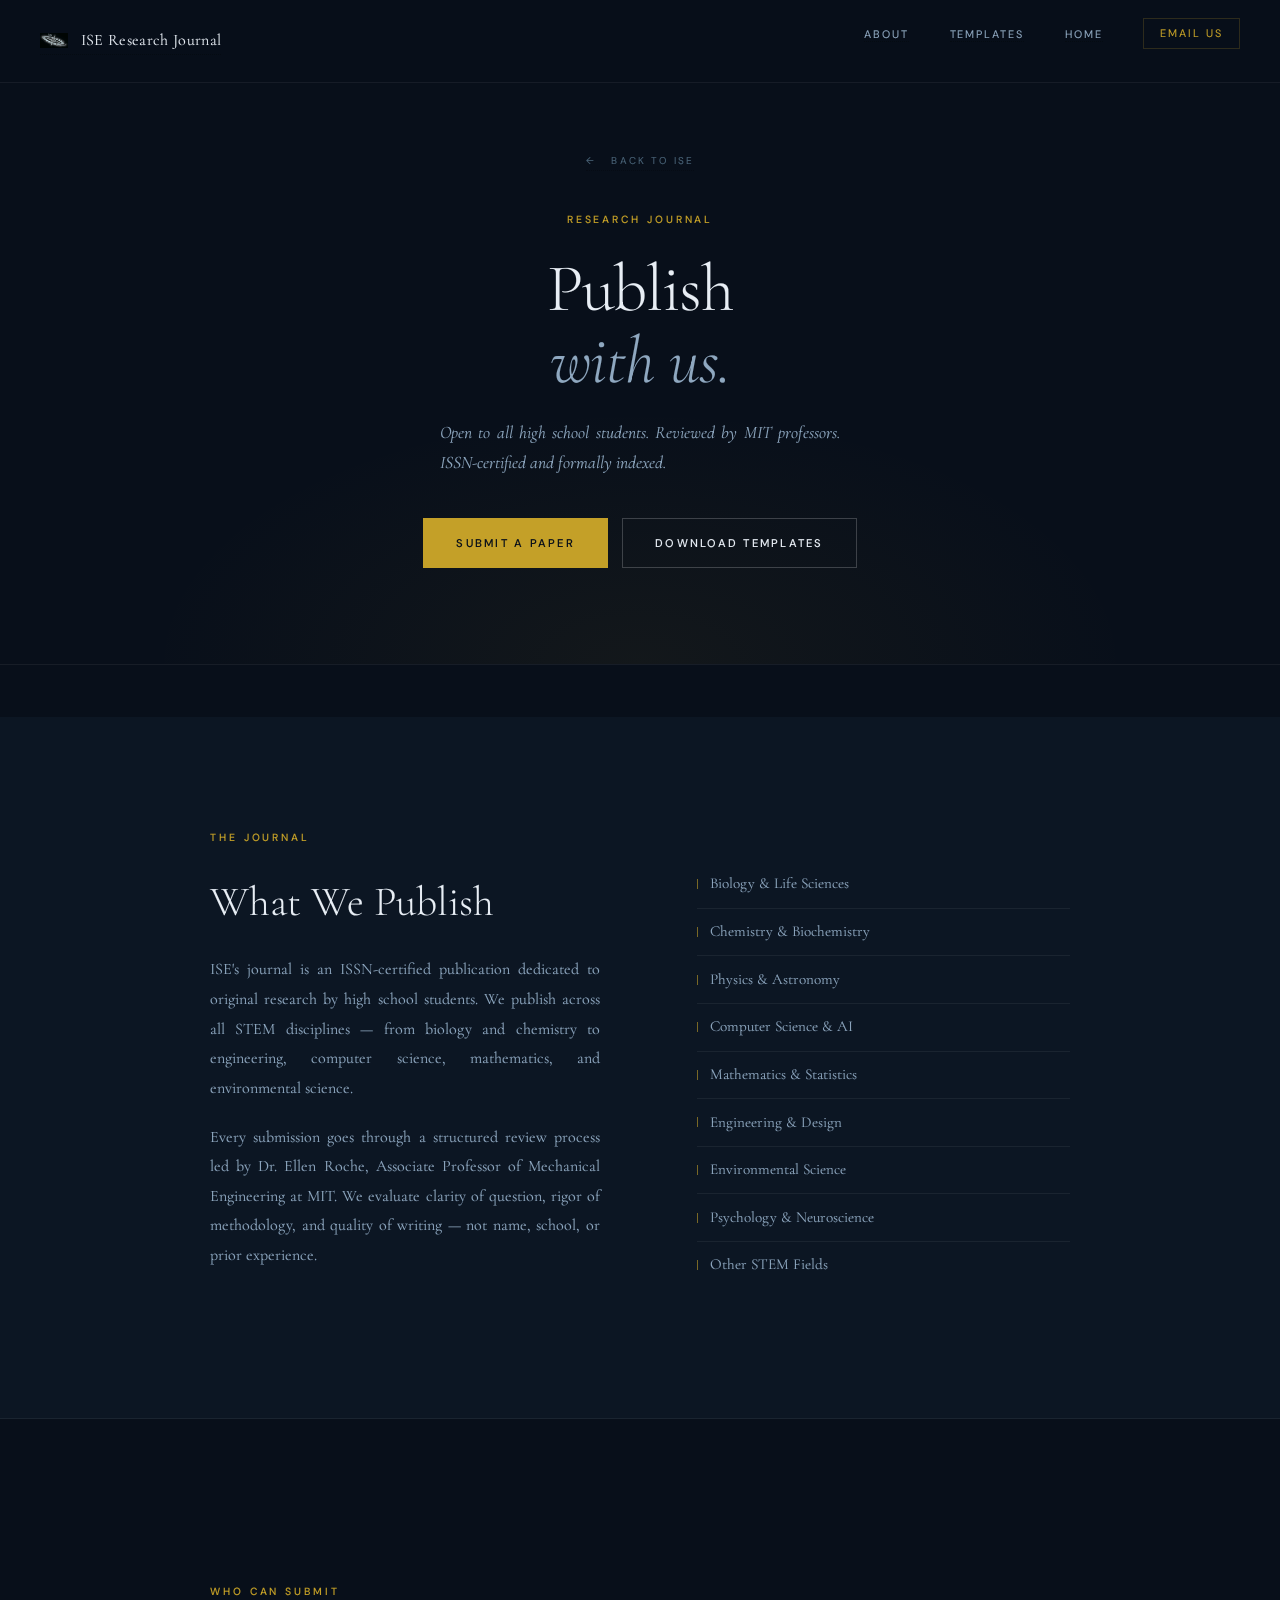
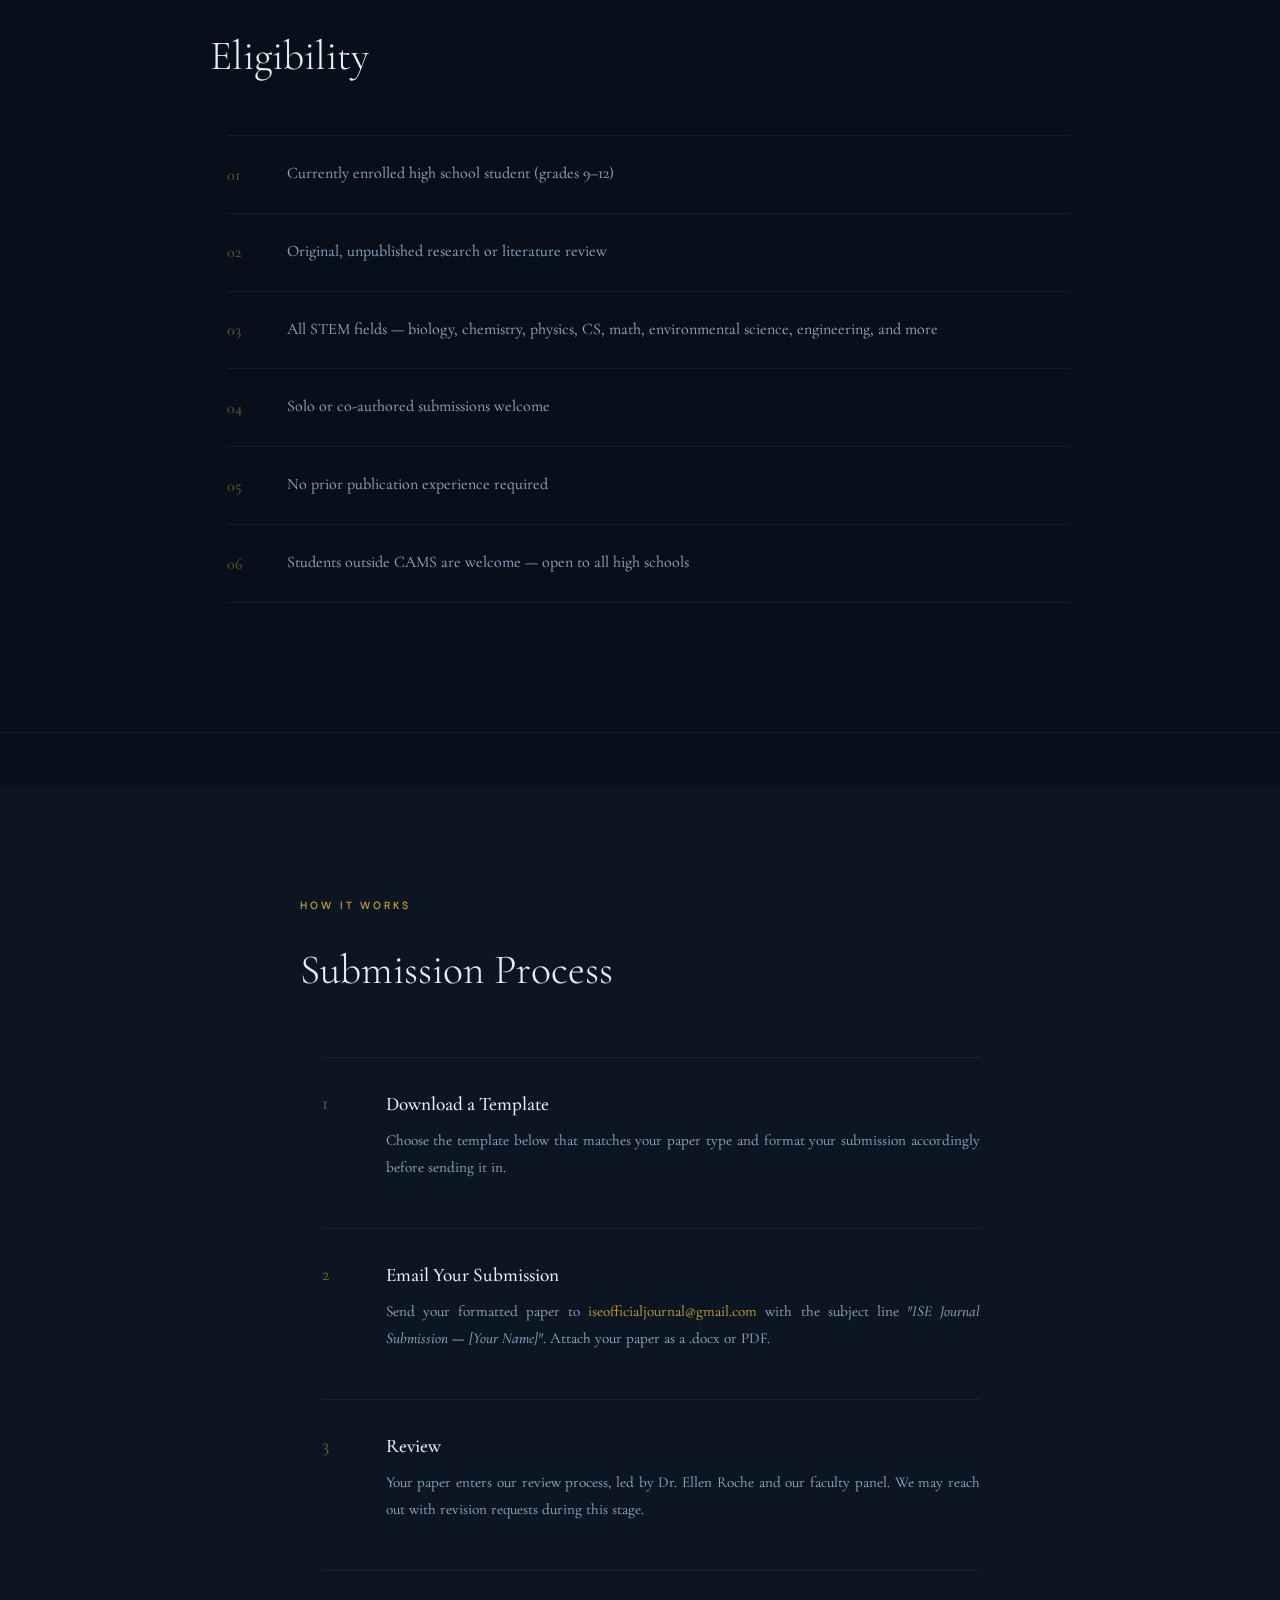
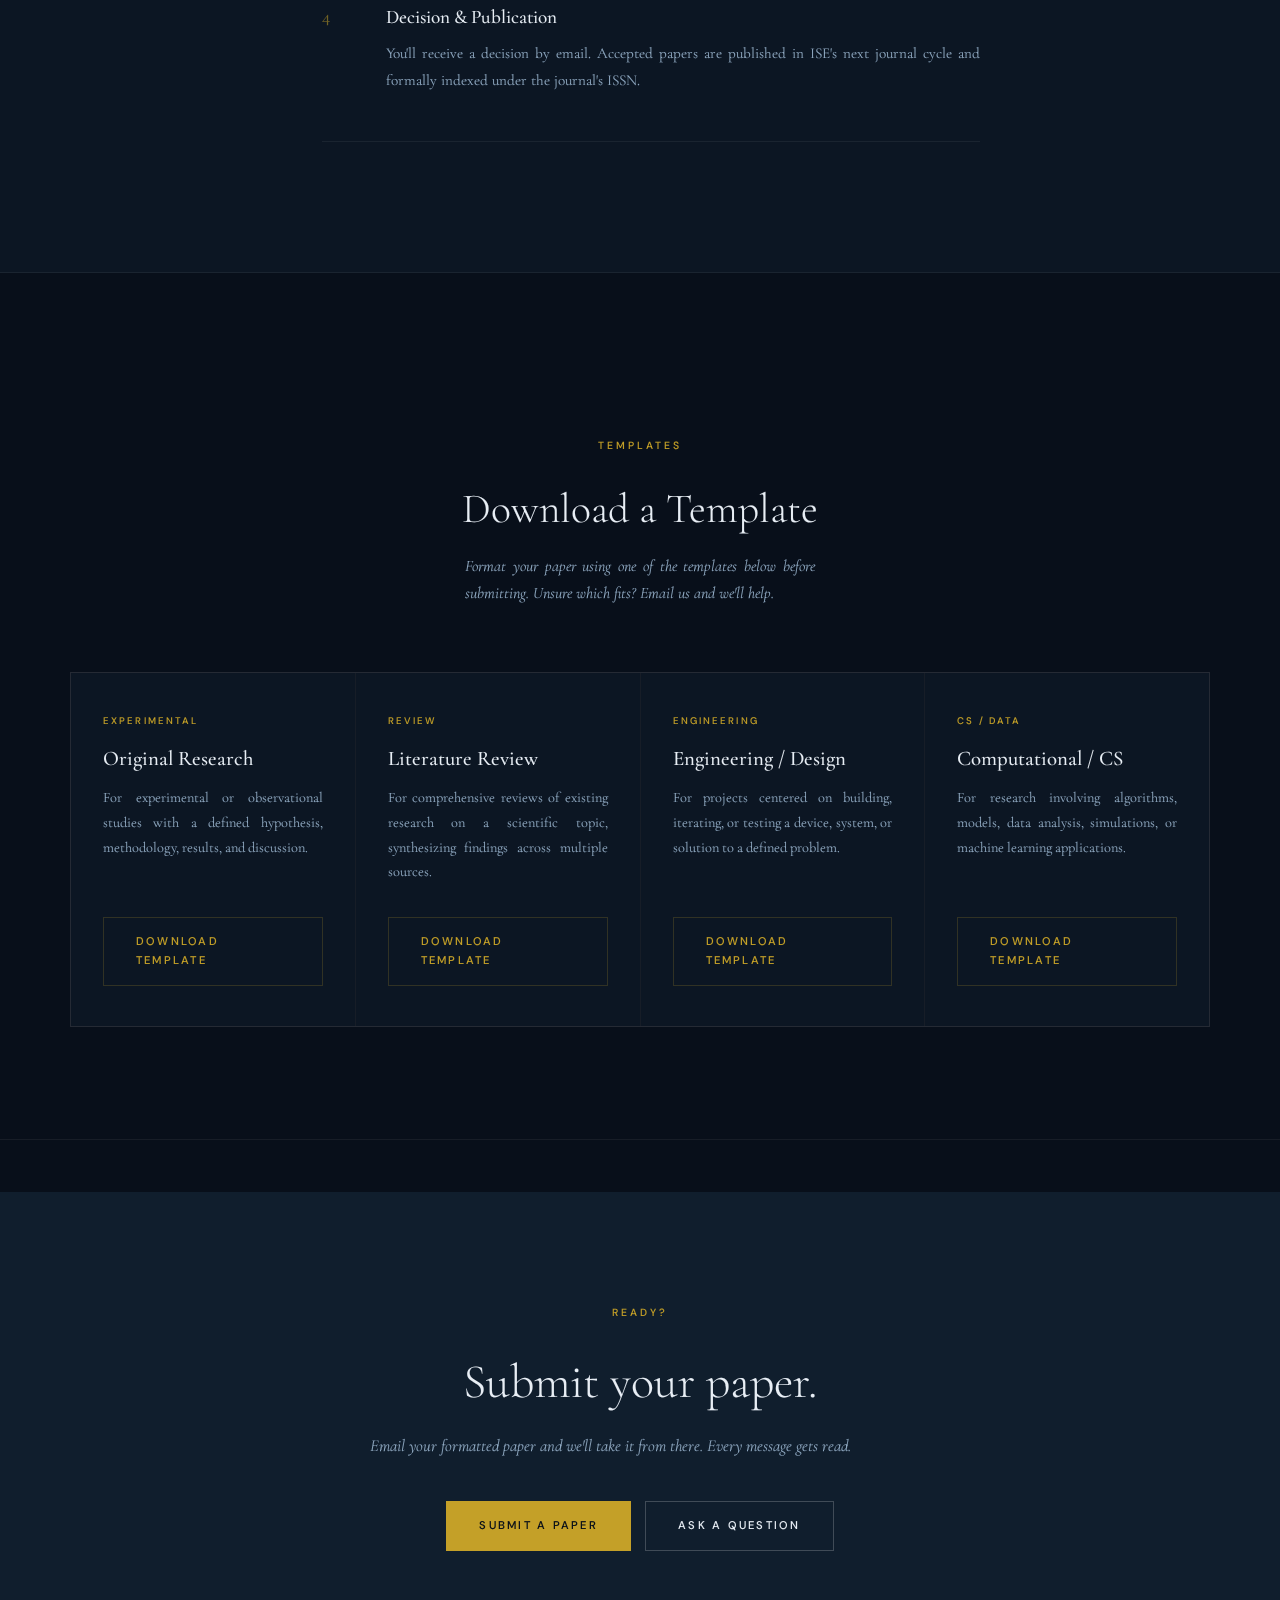
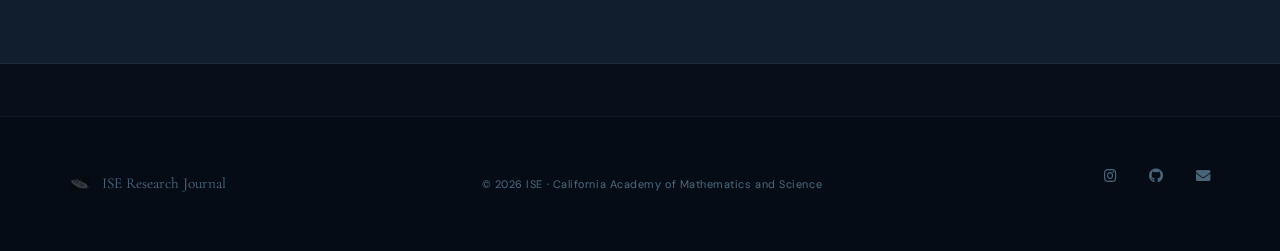
==== commit 9342578d: "redesign v3: navy & gold palette, logo hero, founders text, publish card restored - Replace teal/blu" ====
--- a/publish.html
+++ b/publish.html
@@ -9,581 +9,144 @@
   <link rel="stylesheet" href="assets/css/main.css" />
   <link rel="preconnect" href="https://fonts.googleapis.com">
   <link rel="preconnect" href="https://fonts.gstatic.com" crossorigin>
-  <link href="https://fonts.googleapis.com/css2?family=Cormorant+Garamond:ital,wght@0,300;0,400;0,500;0,600;1,300;1,400;1,500;1,600&family=DM+Sans:ital,opsz,wght@0,9..40,300;0,9..40,400;0,9..40,500;0,9..40,600;1,9..40,300;1,9..40,400&display=swap" rel="stylesheet">
+  <link href="https://fonts.googleapis.com/css2?family=Cormorant+Garamond:ital,wght@0,300;0,400;0,500;0,600;1,300;1,400;1,500&family=DM+Sans:wght@300;400;500&display=swap" rel="stylesheet">
 
   <style>
-    /* ===== ISE Design System v2 ========================================= */
     :root {
-      --ink:        #0D1B2A;
-      --ink-2:      #152437;
-      --ink-3:      #1D324A;
-      --paper:      #F7F9FC;
-      --paper-2:    #EDF2F7;
-      --paper-3:    #E3EBF2;
-      --blue:       #1865A0;
-      --blue-lt:    #3B9DC8;
-      --blue-dim:   rgba(24,101,160,0.12);
-      --gold:       #C09030;
-      --text-d:     #E4EDF5;
-      --text-d2:    #7FA0B8;
-      --text-d3:    #3E5A70;
-      --text-l:     #0D1B2A;
-      --text-l2:    #4A6A84;
-      --text-l3:    #8AAAB8;
-      --border-d:   rgba(120,170,210,0.13);
-      --border-l:   rgba(20,60,100,0.11);
+      --navy:       #080F1A;
+      --navy-2:     #0C1623;
+      --navy-3:     #101E2D;
+      --navy-4:     #152438;
+      --gold:       #C4A028;
+      --gold-lt:    #D4B545;
+      --gold-dim:   rgba(196,160,40,0.15);
+      --text:       #E8EEF5;
+      --text-2:     #8FA8C0;
+      --text-3:     #4A6478;
+      --border:     rgba(255,255,255,0.06);
+      --border-g:   rgba(196,160,40,0.2);
       --ff-serif:   'Cormorant Garamond', Georgia, 'Times New Roman', serif;
       --ff-sans:    'DM Sans', -apple-system, BlinkMacSystemFont, 'Segoe UI', sans-serif;
-      --max-w:      1200px;
-      --mid-w:      820px;
+      --max-w:      1140px;
     }
-
     *, *::before, *::after { box-sizing: border-box; margin: 0; padding: 0; }
     html { scroll-behavior: smooth; }
-
     body, body.is-preload {
-      background: var(--ink);
-      color: var(--text-d);
-      font-family: var(--ff-sans);
-      font-weight: 400;
-      line-height: 1.7;
-      -webkit-font-smoothing: antialiased;
-      overflow-x: hidden;
+      background: var(--navy); color: var(--text);
+      font-family: var(--ff-serif); font-weight: 400; line-height: 1.7;
+      -webkit-font-smoothing: antialiased; overflow-x: hidden;
     }
-
-    h1, h2, h3, h4, h5, h6 {
-      font-family: var(--ff-serif);
-      font-weight: 500;
-      line-height: 1.1;
-      text-wrap: balance;
-    }
-
     a { text-decoration: none; transition: color .2s, opacity .2s; }
     img { display: block; max-width: 100%; }
-
-    /* ── Layout ─────────────────────────────────────────────────────────── */
-    .wrap     { width: 100%; max-width: var(--max-w); margin: 0 auto; padding: 0 2.5rem; }
-    .wrap-mid { width: 100%; max-width: var(--mid-w); margin: 0 auto; padding: 0 2.5rem; }
-    .wrap-sm  { width: 100%; max-width: 620px; margin: 0 auto; padding: 0 2.5rem; }
-
-    /* ── Scroll reveal ───────────────────────────────────────────────────── */
-    .rv {
-      opacity: 0;
-      transform: translateY(22px);
-      transition: opacity .72s cubic-bezier(.22,.68,0,1.15), transform .72s cubic-bezier(.22,.68,0,1.15);
-    }
+    .wrap    { width: 100%; max-width: var(--max-w); margin: 0 auto; padding: 0 2.5rem; }
+    .wrap-sm { width: 100%; max-width: 700px; margin: 0 auto; padding: 0 2.5rem; }
+    .rv { opacity: 0; transform: translateY(18px); transition: opacity .75s ease, transform .75s ease; }
     .rv.in { opacity: 1; transform: none; }
-    .rv-d1 { transition-delay: .09s; }
-    .rv-d2 { transition-delay: .2s; }
-    .rv-d3 { transition-delay: .31s; }
-    .rv-d4 { transition-delay: .42s; }
-
-    /* ── Eyebrow ─────────────────────────────────────────────────────────── */
-    .eyebrow {
-      display: block;
-      font-family: var(--ff-sans);
-      font-size: .68rem;
-      font-weight: 600;
-      letter-spacing: .24em;
-      text-transform: uppercase;
-    }
-    .eyebrow-lt   { color: var(--blue-lt); }
-    .eyebrow-dk   { color: var(--blue); }
-    .eyebrow-muted { color: rgba(255,255,255,.5); }
-
-    /* ── Buttons ─────────────────────────────────────────────────────────── */
-    .btn {
-      display: inline-flex;
-      align-items: center;
-      font-family: var(--ff-sans);
-      font-size: .76rem;
-      font-weight: 600;
-      letter-spacing: .16em;
-      text-transform: uppercase;
-      padding: .88rem 2.1rem;
-      cursor: pointer;
-      transition: all .22s ease;
-      text-decoration: none;
-      white-space: nowrap;
-      border: 1px solid transparent;
-    }
-    .btn-blue {
-      background: var(--blue); color: #fff; border-color: var(--blue);
-    }
-    .btn-blue:hover {
-      background: var(--blue-lt); border-color: var(--blue-lt); color: #fff; transform: translateY(-2px);
-    }
-    .btn-white {
-      background: #fff; color: var(--blue); border-color: #fff;
-    }
-    .btn-white:hover {
-      background: var(--paper-2); border-color: var(--paper-2); color: var(--blue); transform: translateY(-2px);
-    }
-    .btn-ghost-white {
-      background: transparent; color: #fff; border-color: rgba(255,255,255,.38);
-    }
-    .btn-ghost-white:hover {
-      background: rgba(255,255,255,.12); border-color: rgba(255,255,255,.7); color: #fff; transform: translateY(-2px);
-    }
-    .btn-ghost-ink {
-      background: transparent; color: var(--text-l); border-color: rgba(13,27,42,.25);
-    }
-    .btn-ghost-ink:hover {
-      background: var(--blue); border-color: var(--blue); color: #fff; transform: translateY(-2px);
-    }
-    /* template compat alias */
-    .button {
-      display: inline-flex; align-items: center;
-      font-family: var(--ff-sans); font-size: .76rem; font-weight: 600;
-      letter-spacing: .16em; text-transform: uppercase; padding: .88rem 2.1rem;
-      cursor: pointer; transition: all .22s ease; text-decoration: none;
-      background: transparent; color: var(--text-d); border: 1px solid rgba(232,239,245,.3);
-    }
-    .button:hover { background: rgba(255,255,255,.1); border-color: rgba(232,239,245,.65); color: #fff; }
-
-    /* ── Grain overlay ───────────────────────────────────────────────────── */
-    body::after {
-      content: '';
-      position: fixed; inset: 0;
-      pointer-events: none; z-index: 9999;
-      opacity: .022;
-      background-image: url("data:image/svg+xml,%3Csvg viewBox='0 0 256 256' xmlns='http://www.w3.org/2000/svg'%3E%3Cfilter id='n'%3E%3CfeTurbulence type='fractalNoise' baseFrequency='0.85' numOctaves='4' stitchTiles='stitch'/%3E%3C/filter%3E%3Crect width='100%25' height='100%25' filter='url(%23n)'/%3E%3C/svg%3E");
-      background-size: 180px;
-    }
-
-    /* ── Kill template leftover bg rules ─────────────────────────────────── */
+    .rv-d1 { transition-delay: .1s; }
+    .rv-d2 { transition-delay: .22s; }
     .main { background: transparent !important; padding: 0 !important; }
     .main > header { background: transparent !important; }
-    .content, .content.dark, .content.style1, .content.style2,
-    .content.style3, .content.style4 { background: transparent !important; }
-
-    /* ===================================================================== */
-    /* NAV                                                                    */
-    /* ===================================================================== */
-    #site-nav {
-      position: fixed;
-      top: 0; left: 0; right: 0;
-      z-index: 200;
-      display: flex;
-      align-items: center;
-      justify-content: space-between;
-      padding: 1rem 2.5rem;
-      background: rgba(13,27,42,.88);
-      backdrop-filter: blur(14px);
-      -webkit-backdrop-filter: blur(14px);
-      border-bottom: 1px solid var(--border-d);
-      transition: background .3s;
-    }
-    #site-nav.scrolled { background: rgba(13,27,42,.98); }
-    .nav-brand {
-      display: flex; align-items: center; gap: .7rem;
-      color: var(--text-d);
-      font-family: var(--ff-serif); font-size: 1.05rem; font-weight: 500; letter-spacing: .01em;
-    }
-    .nav-brand img { width: 26px; height: 26px; object-fit: contain; opacity: .85; }
-    .nav-links {
-      display: flex; align-items: center; gap: 1.75rem; list-style: none;
-    }
-    .nav-links a {
-      font-family: var(--ff-sans); font-size: .77rem; font-weight: 500;
-      letter-spacing: .1em; text-transform: uppercase; color: var(--text-d2); transition: color .2s;
-    }
-    .nav-links a:hover { color: var(--text-d); }
-    .nav-links .nav-cta {
-      color: #fff !important; background: var(--blue);
-      padding: .52rem 1.1rem; font-size: .73rem; letter-spacing: .12em;
-      transition: background .2s, transform .2s;
-    }
-    .nav-links .nav-cta:hover {
-      background: var(--blue-lt) !important; color: #fff !important; transform: translateY(-1px);
-    }
-    @media (max-width: 660px) {
-      .nav-hide { display: none; }
-      #site-nav { padding: .9rem 1.5rem; }
-    }
-
-    /* ===================================================================== */
-    /* PAGE HERO                                                              */
-    /* ===================================================================== */
-    #page-hero {
-      background: var(--ink);
-      padding: 10rem 2.5rem 7rem;
-      text-align: center;
-      border-bottom: 1px solid var(--border-d);
-      position: relative;
-      overflow: hidden;
-    }
-    #page-hero::before {
-      content: '';
-      position: absolute; inset: 0;
-      background: radial-gradient(ellipse 80% 60% at 50% 100%, var(--blue-dim), transparent 70%);
-      pointer-events: none;
-    }
-    .page-hero-inner { position: relative; z-index: 1; max-width: 640px; margin: 0 auto; }
-    .page-hero-inner .eyebrow { margin-bottom: 1.75rem; }
-    .page-hero-h1 {
-      font-family: var(--ff-serif);
-      font-size: clamp(2.8rem, 6.5vw, 5rem);
-      font-weight: 300;
-      color: #fff;
-      line-height: 1.0;
-      letter-spacing: -.025em;
-      margin-bottom: 1.5rem;
-    }
-    .page-hero-h1 em { font-style: italic; color: var(--text-d2); }
-    .page-hero-sub {
-      font-family: var(--ff-serif);
-      font-style: italic;
-      font-size: clamp(1rem, 2.2vw, 1.25rem);
-      color: var(--text-d2);
-      line-height: 1.65;
-      max-width: 50ch;
-      margin: 0 auto 2.75rem;
-    }
-    .page-hero-actions { display: flex; gap: 1rem; justify-content: center; flex-wrap: wrap; }
-
-    /* ── breadcrumb ─── */
-    .breadcrumb {
-      display: inline-flex;
-      align-items: center;
-      gap: .6rem;
-      margin-bottom: 2.25rem;
-      font-size: .7rem;
-      font-weight: 500;
-      letter-spacing: .16em;
-      text-transform: uppercase;
-      color: var(--text-d3);
-    }
-    .breadcrumb a { color: var(--text-d3); transition: color .2s; }
-    .breadcrumb a:hover { color: var(--text-d2); }
-    .breadcrumb .sep { opacity: .4; }
-
-    /* ===================================================================== */
-    /* WHAT WE PUBLISH — light section                                        */
-    /* ===================================================================== */
-    #what-section {
-      background: var(--paper);
-      padding: 8rem 2.5rem;
-      border-bottom: 1px solid var(--border-l);
-    }
-    .what-inner {
-      max-width: var(--mid-w);
-      margin: 0 auto;
-      display: grid;
-      grid-template-columns: 1fr 1fr;
-      gap: 5rem;
-      align-items: start;
-    }
-    .what-left .eyebrow { margin-bottom: 1.4rem; }
-    .what-h2 {
-      font-family: var(--ff-serif);
-      font-size: clamp(2rem, 4vw, 3rem);
-      font-weight: 400;
-      color: var(--text-l);
-      margin-bottom: 1.5rem;
-    }
-    .what-body {
-      font-size: 1rem;
-      color: var(--text-l2);
-      line-height: 1.88;
-    }
+    .content, .content.dark, .content.style1, .content.style2, .content.style3, .content.style4 { background: transparent !important; }
+    .label { font-family: var(--ff-sans); font-size: .65rem; font-weight: 500; letter-spacing: .28em; text-transform: uppercase; color: var(--gold); display: block; }
+    .btn { display: inline-flex; align-items: center; gap: .5rem; font-family: var(--ff-sans); font-size: .7rem; font-weight: 500; letter-spacing: .2em; text-transform: uppercase; padding: .9rem 2rem; border: 1px solid transparent; cursor: pointer; transition: all .22s ease; text-decoration: none; }
+    .btn-gold { background: var(--gold); color: var(--navy); border-color: var(--gold); }
+    .btn-gold:hover { background: var(--gold-lt); border-color: var(--gold-lt); color: var(--navy); transform: translateY(-2px); }
+    .btn-outline { background: transparent; color: var(--text); border-color: rgba(255,255,255,.2); }
+    .btn-outline:hover { border-color: var(--gold); color: var(--gold); transform: translateY(-2px); }
+    .btn-outline-gold { background: transparent; color: var(--gold); border-color: var(--border-g); }
+    .btn-outline-gold:hover { background: var(--gold-dim); border-color: var(--gold); color: var(--gold-lt); transform: translateY(-2px); }
+    .button { display: inline-flex; align-items: center; font-family: var(--ff-sans); font-size: .7rem; font-weight: 500; letter-spacing: .2em; text-transform: uppercase; padding: .9rem 2rem; border: 1px solid rgba(255,255,255,.18); color: var(--text); background: transparent; text-decoration: none; transition: all .22s ease; }
+    .button:hover { border-color: var(--gold); color: var(--gold); }
+
+    #site-nav { position: fixed; top: 0; left: 0; right: 0; z-index: 200; display: flex; align-items: center; justify-content: space-between; padding: 1.1rem 2.5rem; background: rgba(8,15,26,.9); backdrop-filter: blur(16px); -webkit-backdrop-filter: blur(16px); border-bottom: 1px solid var(--border); transition: background .3s; }
+    #site-nav.scrolled { background: rgba(8,15,26,.98); }
+    .nav-brand { display: flex; align-items: center; gap: .8rem; color: var(--text); font-family: var(--ff-serif); font-size: 1rem; font-weight: 400; letter-spacing: .02em; }
+    .nav-brand img { width: 28px; height: 28px; object-fit: contain; }
+    .nav-links { display: flex; align-items: center; gap: 2rem; list-style: none; }
+    .nav-links a { font-family: var(--ff-sans); font-size: .68rem; font-weight: 400; letter-spacing: .18em; text-transform: uppercase; color: var(--text-2); transition: color .2s; }
+    .nav-links a:hover { color: var(--text); }
+    .nav-links .nav-cta { color: var(--gold) !important; border: 1px solid var(--border-g); padding: .45rem 1rem; transition: background .2s, color .2s; }
+    .nav-links .nav-cta:hover { background: var(--gold-dim); color: var(--gold-lt) !important; }
+    @media (max-width: 620px) { .nav-hide { display: none; } #site-nav { padding: 1rem 1.5rem; } }
+
+    #page-hero { background: var(--navy); padding: 9rem 2.5rem 6rem; text-align: center; border-bottom: 1px solid var(--border); position: relative; }
+    #page-hero::before { content: ''; position: absolute; inset: 0; background: radial-gradient(ellipse 55% 55% at 50% 100%, rgba(196,160,40,.06) 0%, transparent 70%); pointer-events: none; }
+    .page-hero-inner { position: relative; z-index: 1; max-width: 600px; margin: 0 auto; }
+    .page-hero-back { display: inline-block; margin-bottom: 2.5rem; font-family: var(--ff-sans); font-size: .62rem; font-weight: 400; letter-spacing: .22em; text-transform: uppercase; color: var(--text-3); transition: color .2s; }
+    .page-hero-back:hover { color: var(--gold); }
+    .page-hero-inner .label { margin-bottom: 1.5rem; }
+    .page-hero-h1 { font-family: var(--ff-serif); font-size: clamp(2.4rem, 5.5vw, 4.2rem); font-weight: 300; color: var(--text); line-height: 1.08; letter-spacing: -.015em; margin-bottom: 1.25rem; }
+    .page-hero-h1 em { font-style: italic; color: var(--text-2); }
+    .page-hero-sub { font-family: var(--ff-serif); font-style: italic; font-size: 1.1rem; color: var(--text-2); line-height: 1.72; max-width: 50ch; margin: 0 auto 2.5rem; }
+    .page-hero-actions { display: flex; gap: .9rem; justify-content: center; flex-wrap: wrap; }
+
+    #what-section { background: var(--navy-2); padding: 7rem 2.5rem; border-bottom: 1px solid var(--border); }
+    .what-inner { max-width: 860px; margin: 0 auto; display: grid; grid-template-columns: 1fr 1fr; gap: 5rem; align-items: start; }
+    .what-left .label { margin-bottom: 1.5rem; }
+    .what-h2 { font-family: var(--ff-serif); font-size: clamp(1.8rem, 3.5vw, 2.6rem); font-weight: 300; color: var(--text); margin-bottom: 1.4rem; }
+    .what-body { font-size: 1rem; color: var(--text-2); line-height: 1.85; font-family: var(--ff-serif); }
     .what-body p + p { margin-top: 1.2rem; }
-    .disciplines {
-      list-style: none;
-      margin-top: 2.5rem;
-      display: flex;
-      flex-direction: column;
-      gap: .5rem;
-    }
-    .disciplines li {
-      display: flex;
-      align-items: center;
-      gap: .85rem;
-      font-size: .9rem;
-      color: var(--text-l2);
-      padding: .55rem 0;
-      border-bottom: 1px solid var(--border-l);
-    }
+    .disciplines { list-style: none; margin-top: 2rem; }
+    .disciplines li { display: flex; align-items: center; gap: .75rem; font-family: var(--ff-serif); font-size: .95rem; color: var(--text-2); padding: .65rem 0; border-bottom: 1px solid var(--border); }
     .disciplines li:last-child { border-bottom: none; }
-    .disc-dot {
-      width: 6px; height: 6px;
-      border-radius: 50%;
-      background: var(--blue);
-      flex-shrink: 0;
-    }
-    @media (max-width: 700px) {
-      .what-inner { grid-template-columns: 1fr; gap: 3rem; }
-    }
-
-    /* ===================================================================== */
-    /* ELIGIBILITY — dark section                                             */
-    /* ===================================================================== */
-    #elig-section {
-      background: var(--ink-2);
-      padding: 8rem 2.5rem;
-      border-top: 1px solid var(--border-d);
-      border-bottom: 1px solid var(--border-d);
-    }
-    .elig-inner {
-      max-width: var(--mid-w);
-      margin: 0 auto;
-    }
-    .elig-inner .eyebrow { margin-bottom: 1.4rem; }
-    .elig-h2 {
-      font-family: var(--ff-serif);
-      font-size: clamp(2rem, 4vw, 3rem);
-      font-weight: 400;
-      color: var(--text-d);
-      margin-bottom: 3rem;
-    }
-    .elig-list {
-      list-style: none;
-      display: grid;
-      grid-template-columns: 1fr 1fr;
-      gap: 1px;
-      background: var(--border-d);
-      border: 1px solid var(--border-d);
-    }
-    .elig-item {
-      background: var(--ink-2);
-      padding: 1.75rem 2rem;
-      display: flex;
-      gap: 1.25rem;
-      align-items: flex-start;
-      transition: background .25s;
-    }
-    .elig-item:hover { background: var(--ink-3); }
-    .elig-num {
-      font-family: var(--ff-serif);
-      font-size: 1.3rem;
-      color: var(--blue-lt);
-      opacity: .55;
-      flex-shrink: 0;
-      line-height: 1;
-      margin-top: .15rem;
-    }
-    .elig-text {
-      font-size: .93rem;
-      color: var(--text-d2);
-      line-height: 1.65;
-    }
-    @media (max-width: 580px) {
-      .elig-list { grid-template-columns: 1fr; }
-    }
-
-    /* ===================================================================== */
-    /* PROCESS — light section                                                */
-    /* ===================================================================== */
-    #process-section {
-      background: var(--paper-2);
-      padding: 8rem 2.5rem;
-      border-top: 1px solid var(--border-l);
-      border-bottom: 1px solid var(--border-l);
-    }
-    .process-inner {
-      max-width: var(--mid-w);
-      margin: 0 auto;
-    }
-    .process-inner .eyebrow { margin-bottom: 1.4rem; }
-    .process-h2 {
-      font-family: var(--ff-serif);
-      font-size: clamp(2rem, 4vw, 3rem);
-      font-weight: 400;
-      color: var(--text-l);
-      margin-bottom: 3.5rem;
-    }
-    .steps {
-      list-style: none;
-      display: flex;
-      flex-direction: column;
-      gap: 0;
-    }
-    .step {
-      display: grid;
-      grid-template-columns: 3rem 1fr;
-      gap: 2rem;
-      align-items: stretch;
-      padding: 2.25rem 0;
-      border-top: 1px solid var(--border-l);
-    }
-    .step:last-child { border-bottom: 1px solid var(--border-l); }
-    .step-num-col {
-      display: flex;
-      flex-direction: column;
-      align-items: center;
-    }
-    .step-num {
-      width: 2.75rem; height: 2.75rem;
-      border: 1px solid var(--border-l);
-      display: flex; align-items: center; justify-content: center;
-      font-family: var(--ff-serif);
-      font-size: 1.1rem;
-      color: var(--blue);
-      flex-shrink: 0;
-      background: var(--paper);
-    }
-    .step-line {
-      flex: 1;
-      width: 1px;
-      background: var(--border-l);
-      margin: .5rem auto 0;
-    }
-    .step:last-child .step-line { display: none; }
-    .step-content { padding-bottom: .5rem; }
-    .step-title {
-      font-family: var(--ff-serif);
-      font-size: 1.3rem;
-      font-weight: 500;
-      color: var(--text-l);
-      margin-bottom: .5rem;
-    }
-    .step-desc {
-      font-size: .95rem;
-      color: var(--text-l2);
-      line-height: 1.75;
-    }
-    .step-desc a { color: var(--blue); }
-    .step-desc a:hover { color: var(--blue-lt); }
-
-    /* ===================================================================== */
-    /* TEMPLATES — dark section                                               */
-    /* ===================================================================== */
-    #templates-section {
-      background: var(--ink);
-      padding: 8rem 2.5rem;
-      border-top: 1px solid var(--border-d);
-    }
-    .templates-hdr {
-      text-align: center;
-      margin-bottom: 4rem;
-    }
-    .templates-hdr .eyebrow { margin-bottom: 1.4rem; }
-    .templates-h2 {
-      font-family: var(--ff-serif);
-      font-size: clamp(2rem, 4vw, 3rem);
-      font-weight: 400;
-      color: var(--text-d);
-      margin-bottom: .9rem;
-    }
-    .templates-sub {
-      font-family: var(--ff-serif);
-      font-style: italic;
-      font-size: 1.05rem;
-      color: var(--text-d2);
-      max-width: 50ch;
-      margin: 0 auto;
-      line-height: 1.65;
-    }
-    .template-grid {
-      display: grid;
-      grid-template-columns: repeat(auto-fill, minmax(260px, 1fr));
-      gap: 1px;
-      background: var(--border-d);
-      border: 1px solid var(--border-d);
-      max-width: var(--max-w);
-      margin: 0 auto;
-    }
-    .template-card {
-      background: var(--ink-2);
-      padding: 2.5rem 2rem;
-      display: flex;
-      flex-direction: column;
-      transition: background .25s;
-    }
-    .template-card:hover { background: var(--ink-3); }
-    .template-tag {
-      font-size: .62rem;
-      font-weight: 600;
-      letter-spacing: .2em;
-      text-transform: uppercase;
-      color: var(--blue-lt);
-      margin-bottom: .85rem;
-    }
-    .template-title {
-      font-family: var(--ff-serif);
-      font-size: 1.35rem;
-      font-weight: 500;
-      color: var(--text-d);
-      margin-bottom: .75rem;
-    }
-    .template-desc {
-      font-size: .88rem;
-      color: var(--text-d2);
-      line-height: 1.7;
-      flex: 1;
-      margin-bottom: 2rem;
-    }
-    .template-card .btn-ghost-white { font-size: .7rem; padding: .75rem 1.5rem; }
-
-    /* ===================================================================== */
-    /* CTA BAR — blue section                                                 */
-    /* ===================================================================== */
-    #cta-bar {
-      background: var(--blue);
-      padding: 8rem 2.5rem;
-      text-align: center;
-      border-top: 1px solid rgba(255,255,255,.1);
-    }
-    .cta-bar-inner { max-width: 560px; margin: 0 auto; }
-    .cta-bar-inner .eyebrow { margin-bottom: 1.75rem; }
-    .cta-h2 {
-      font-family: var(--ff-serif);
-      font-size: clamp(2.2rem, 4.5vw, 3.5rem);
-      font-weight: 300;
-      color: #fff;
-      line-height: 1.1;
-      letter-spacing: -.02em;
-      margin-bottom: 1rem;
-    }
-    .cta-sub {
-      font-family: var(--ff-serif);
-      font-style: italic;
-      font-size: 1.1rem;
-      color: rgba(255,255,255,.72);
-      margin-bottom: 2.75rem;
-      line-height: 1.6;
-    }
-    .cta-actions { display: flex; gap: 1rem; justify-content: center; flex-wrap: wrap; }
-
-    /* ===================================================================== */
-    /* FOOTER                                                                 */
-    /* ===================================================================== */
-    #site-footer {
-      background: #070F18;
-      padding: 3rem 2.5rem;
-      border-top: 1px solid var(--border-d);
-    }
-    .footer-inner {
-      max-width: var(--max-w);
-      margin: 0 auto;
-      display: flex;
-      align-items: center;
-      justify-content: space-between;
-      gap: 2rem;
-      flex-wrap: wrap;
-    }
-    .footer-brand {
-      display: flex; align-items: center; gap: .7rem;
-      font-family: var(--ff-serif); font-size: .98rem; color: var(--text-d3);
-    }
-    .footer-brand img { width: 22px; height: 22px; object-fit: contain; opacity: .5; }
-    .footer-copy { font-size: .76rem; color: var(--text-d3); letter-spacing: .04em; }
-    .footer-icons {
-      display: flex; gap: 1.4rem; list-style: none; align-items: center;
-    }
-    .footer-icons a {
-      color: var(--text-d3); font-size: .95rem;
-      transition: color .2s, transform .2s; display: inline-block;
-    }
-    .footer-icons a:hover { color: var(--text-d2); transform: translateY(-2px); }
-    @media (max-width: 580px) {
-      .footer-inner { flex-direction: column; align-items: flex-start; gap: 1.5rem; }
-    }
+    .disc-mark { width: 1px; height: 10px; background: var(--gold); flex-shrink: 0; opacity: .6; }
+    @media (max-width: 680px) { .what-inner { grid-template-columns: 1fr; gap: 3rem; } }
+
+    #elig-section { background: var(--navy); padding: 7rem 2.5rem; border-bottom: 1px solid var(--border); }
+    .elig-inner { max-width: 860px; margin: 0 auto; }
+    .elig-inner .label { margin-bottom: 1.5rem; }
+    .elig-h2 { font-family: var(--ff-serif); font-size: clamp(1.8rem, 3.5vw, 2.6rem); font-weight: 300; color: var(--text); margin-bottom: 3rem; }
+    .elig-list { list-style: none; }
+    .elig-item { display: flex; gap: 2rem; align-items: flex-start; padding: 1.5rem 0; border-bottom: 1px solid var(--border); }
+    .elig-item:first-child { border-top: 1px solid var(--border); }
+    .elig-num { font-family: var(--ff-serif); font-size: 1rem; color: var(--gold); opacity: .5; flex-shrink: 0; min-width: 1.75rem; margin-top: .1rem; }
+    .elig-text { font-family: var(--ff-serif); font-size: 1rem; color: var(--text-2); line-height: 1.7; }
+
+    #process-section { background: var(--navy-2); padding: 7rem 2.5rem; border-bottom: 1px solid var(--border); }
+    .process-inner { max-width: 680px; margin: 0 auto; }
+    .process-inner .label { margin-bottom: 1.5rem; }
+    .process-h2 { font-family: var(--ff-serif); font-size: clamp(1.8rem, 3.5vw, 2.6rem); font-weight: 300; color: var(--text); margin-bottom: 3.5rem; }
+    .steps { list-style: none; }
+    .step { display: grid; grid-template-columns: 2.5rem 1fr; gap: 1.5rem; padding: 2rem 0; border-top: 1px solid var(--border); }
+    .step:last-child { border-bottom: 1px solid var(--border); }
+    .step-num { font-family: var(--ff-serif); font-size: 1.15rem; color: var(--gold); opacity: .55; line-height: 1; margin-top: .25rem; }
+    .step-title { font-family: var(--ff-serif); font-size: 1.2rem; font-weight: 500; color: var(--text); margin-bottom: .5rem; }
+    .step-desc { font-family: var(--ff-serif); font-size: .95rem; color: var(--text-2); line-height: 1.78; }
+    .step-desc a { color: var(--gold); }
+    .step-desc a:hover { color: var(--gold-lt); }
+
+    #templates-section { background: var(--navy); padding: 7rem 2.5rem; border-bottom: 1px solid var(--border); }
+    .templates-hdr { text-align: center; margin-bottom: 4rem; }
+    .templates-hdr .label { margin-bottom: 1.5rem; }
+    .templates-h2 { font-family: var(--ff-serif); font-size: clamp(1.8rem, 3.5vw, 2.6rem); font-weight: 300; color: var(--text); margin-bottom: .75rem; }
+    .templates-sub { font-family: var(--ff-serif); font-style: italic; font-size: 1rem; color: var(--text-2); max-width: 50ch; margin: 0 auto; line-height: 1.72; }
+    .template-grid { display: grid; grid-template-columns: repeat(auto-fill, minmax(240px, 1fr)); gap: 1px; background: var(--border); border: 1px solid var(--border); max-width: var(--max-w); margin: 0 auto; }
+    .template-card { background: var(--navy-2); padding: 2.5rem 2rem; display: flex; flex-direction: column; transition: background .25s; }
+    .template-card:hover { background: var(--navy-3); }
+    .template-tag { font-family: var(--ff-sans); font-size: .6rem; font-weight: 500; letter-spacing: .22em; text-transform: uppercase; color: var(--gold); margin-bottom: .85rem; display: block; }
+    .template-title { font-family: var(--ff-serif); font-size: 1.3rem; font-weight: 500; color: var(--text); margin-bottom: .75rem; }
+    .template-desc { font-family: var(--ff-serif); font-size: .9rem; color: var(--text-2); line-height: 1.72; flex: 1; margin-bottom: 2rem; }
+
+    #cta-section { background: var(--navy-3); padding: 7rem 2.5rem; text-align: center; border-bottom: 1px solid var(--border); }
+    .cta-inner { max-width: 540px; margin: 0 auto; }
+    .cta-inner .label { margin-bottom: 1.5rem; }
+    .cta-h2 { font-family: var(--ff-serif); font-size: clamp(1.9rem, 4vw, 3rem); font-weight: 300; color: var(--text); margin-bottom: .9rem; }
+    .cta-sub { font-family: var(--ff-serif); font-style: italic; font-size: 1.05rem; color: var(--text-2); margin-bottom: 2.5rem; line-height: 1.72; }
+    .cta-actions { display: flex; gap: .9rem; justify-content: center; flex-wrap: wrap; }
+
+    #site-footer { background: #050C15; padding: 2.75rem 2.5rem; border-top: 1px solid var(--border); }
+    .footer-inner { max-width: var(--max-w); margin: 0 auto; display: flex; align-items: center; justify-content: space-between; gap: 2rem; flex-wrap: wrap; }
+    .footer-brand { display: flex; align-items: center; gap: .75rem; font-family: var(--ff-serif); font-size: .95rem; color: var(--text-3); }
+    .footer-brand img { width: 20px; height: 20px; object-fit: contain; opacity: .4; }
+    .footer-copy { font-family: var(--ff-sans); font-size: .68rem; color: var(--text-3); letter-spacing: .05em; }
+    .footer-icons { display: flex; gap: 1.5rem; list-style: none; align-items: center; }
+    .footer-icons a { color: var(--text-3); font-size: .9rem; transition: color .2s, transform .2s; display: inline-block; }
+    .footer-icons a:hover { color: var(--gold); transform: translateY(-2px); }
+    @media (max-width: 560px) { .footer-inner { flex-direction: column; align-items: flex-start; gap: 1.25rem; } }
   </style>
 </head>
 <body class="is-preload">
 
-  <!-- ── Nav ─────────────────────────────────────────────────────────────── -->
   <nav id="site-nav">
     <a href="index.html" class="nav-brand">
       <img src="images/ISE_image.png" alt="ISE Logo">
@@ -597,25 +160,23 @@
     </ul>
   </nav>
 
-  <!-- ── Page Hero ──────────────────────────────────────────────────────── -->
   <section id="page-hero">
     <div class="page-hero-inner">
-      <span class="breadcrumb"><a href="index.html">ISE</a><span class="sep">/</span>Publish</span>
-      <span class="eyebrow eyebrow-lt">Research Journal</span>
+      <a href="index.html" class="page-hero-back">&larr; &nbsp; Back to ISE</a>
+      <span class="label">Research Journal</span>
       <h1 class="page-hero-h1">Publish<br><em>with us.</em></h1>
       <p class="page-hero-sub">Open to all high school students. Reviewed by MIT professors. ISSN-certified and formally indexed.</p>
       <div class="page-hero-actions">
-        <a href="mailto:iseofficialjournal@gmail.com?subject=ISE%20Journal%20Submission" class="btn btn-blue">Submit a Paper</a>
-        <a href="#templates-section" class="btn btn-ghost-white scrolly">Download Templates</a>
-      </div>
-    </div>
-  </section>
-
-  <!-- ── What We Publish ───────────────────────────────────────────────────── -->
+        <a href="mailto:iseofficialjournal@gmail.com?subject=ISE%20Journal%20Submission" class="btn btn-gold">Submit a Paper</a>
+        <a href="#templates-section" class="btn btn-outline scrolly">Download Templates</a>
+      </div>
+    </div>
+  </section>
+
   <section id="what-section">
-    <div class="what-inner wrap">
-      <div class="what-left rv">
-        <span class="eyebrow eyebrow-dk">The Journal</span>
+    <div class="what-inner rv">
+      <div class="what-left">
+        <span class="label">The Journal</span>
         <h2 class="what-h2">What We Publish</h2>
         <div class="what-body">
           <p>ISE's journal is an ISSN-certified publication dedicated to original research by high school students. We publish across all STEM disciplines &mdash; from biology and chemistry to engineering, computer science, mathematics, and environmental science.</p>
@@ -624,96 +185,64 @@
       </div>
       <div class="rv rv-d2">
         <ul class="disciplines">
-          <li><span class="disc-dot"></span>Biology &amp; Life Sciences</li>
-          <li><span class="disc-dot"></span>Chemistry &amp; Biochemistry</li>
-          <li><span class="disc-dot"></span>Physics &amp; Astronomy</li>
-          <li><span class="disc-dot"></span>Computer Science &amp; AI</li>
-          <li><span class="disc-dot"></span>Mathematics &amp; Statistics</li>
-          <li><span class="disc-dot"></span>Engineering &amp; Design</li>
-          <li><span class="disc-dot"></span>Environmental Science</li>
-          <li><span class="disc-dot"></span>Psychology &amp; Neuroscience</li>
-          <li><span class="disc-dot"></span>Other STEM Fields</li>
+          <li><span class="disc-mark"></span>Biology &amp; Life Sciences</li>
+          <li><span class="disc-mark"></span>Chemistry &amp; Biochemistry</li>
+          <li><span class="disc-mark"></span>Physics &amp; Astronomy</li>
+          <li><span class="disc-mark"></span>Computer Science &amp; AI</li>
+          <li><span class="disc-mark"></span>Mathematics &amp; Statistics</li>
+          <li><span class="disc-mark"></span>Engineering &amp; Design</li>
+          <li><span class="disc-mark"></span>Environmental Science</li>
+          <li><span class="disc-mark"></span>Psychology &amp; Neuroscience</li>
+          <li><span class="disc-mark"></span>Other STEM Fields</li>
         </ul>
       </div>
     </div>
   </section>
 
-  <!-- ── Eligibility ──────────────────────────────────────────────────────────── -->
   <section id="elig-section">
     <div class="elig-inner rv">
-      <span class="eyebrow eyebrow-lt">Who Can Submit</span>
+      <span class="label">Who Can Submit</span>
       <h2 class="elig-h2">Eligibility</h2>
       <ul class="elig-list">
-        <li class="elig-item rv">
-          <span class="elig-num">01</span>
-          <span class="elig-text">Currently enrolled high school student (grades 9&ndash;12)</span>
-        </li>
-        <li class="elig-item rv rv-d1">
-          <span class="elig-num">02</span>
-          <span class="elig-text">Original, unpublished research or literature review</span>
-        </li>
-        <li class="elig-item rv rv-d2">
-          <span class="elig-num">03</span>
-          <span class="elig-text">All STEM fields accepted &mdash; biology, chemistry, physics, CS, math, environmental science, engineering, and more</span>
-        </li>
-        <li class="elig-item rv rv-d3">
-          <span class="elig-num">04</span>
-          <span class="elig-text">Solo or co-authored submissions welcome</span>
-        </li>
-        <li class="elig-item rv rv-d1">
-          <span class="elig-num">05</span>
-          <span class="elig-text">No prior publication experience required</span>
-        </li>
-        <li class="elig-item rv rv-d2">
-          <span class="elig-num">06</span>
-          <span class="elig-text">Students outside CAMS are welcome &mdash; open to all high schools</span>
-        </li>
+        <li class="elig-item"><span class="elig-num">01</span><span class="elig-text">Currently enrolled high school student (grades 9&ndash;12)</span></li>
+        <li class="elig-item"><span class="elig-num">02</span><span class="elig-text">Original, unpublished research or literature review</span></li>
+        <li class="elig-item"><span class="elig-num">03</span><span class="elig-text">All STEM fields &mdash; biology, chemistry, physics, CS, math, environmental science, engineering, and more</span></li>
+        <li class="elig-item"><span class="elig-num">04</span><span class="elig-text">Solo or co-authored submissions welcome</span></li>
+        <li class="elig-item"><span class="elig-num">05</span><span class="elig-text">No prior publication experience required</span></li>
+        <li class="elig-item"><span class="elig-num">06</span><span class="elig-text">Students outside CAMS are welcome &mdash; open to all high schools</span></li>
       </ul>
     </div>
   </section>
 
-  <!-- ── Submission Process ──────────────────────────────────────────────────── -->
   <section id="process-section">
     <div class="process-inner rv">
-      <span class="eyebrow eyebrow-dk">How It Works</span>
+      <span class="label">How It Works</span>
       <h2 class="process-h2">Submission Process</h2>
       <ol class="steps">
         <li class="step">
-          <div class="step-num-col">
-            <div class="step-num">1</div>
-            <div class="step-line"></div>
-          </div>
-          <div class="step-content">
+          <span class="step-num">1</span>
+          <div>
             <h3 class="step-title">Download a Template</h3>
-            <p class="step-desc">Choose the template below that matches your paper type &mdash; Original Research, Literature Review, Engineering/Design, or Computational/CS &mdash; and format your submission accordingly.</p>
+            <p class="step-desc">Choose the template below that matches your paper type and format your submission accordingly before sending it in.</p>
           </div>
         </li>
         <li class="step">
-          <div class="step-num-col">
-            <div class="step-num">2</div>
-            <div class="step-line"></div>
-          </div>
-          <div class="step-content">
+          <span class="step-num">2</span>
+          <div>
             <h3 class="step-title">Email Your Submission</h3>
-            <p class="step-desc">Send your formatted paper to <a href="mailto:iseofficialjournal@gmail.com">iseofficialjournal@gmail.com</a> with the subject line <strong>"ISE Journal Submission &mdash; [Your Name]"</strong>. Attach your paper as a .docx or PDF file.</p>
+            <p class="step-desc">Send your formatted paper to <a href="mailto:iseofficialjournal@gmail.com">iseofficialjournal@gmail.com</a> with the subject line <em>"ISE Journal Submission &mdash; [Your Name]"</em>. Attach your paper as a .docx or PDF.</p>
           </div>
         </li>
         <li class="step">
-          <div class="step-num-col">
-            <div class="step-num">3</div>
-            <div class="step-line"></div>
-          </div>
-          <div class="step-content">
+          <span class="step-num">3</span>
+          <div>
             <h3 class="step-title">Review</h3>
-            <p class="step-desc">Your paper enters our review process, led by Dr. Ellen Roche and our faculty panel. We may reach out with revision requests or clarifying questions during this stage.</p>
+            <p class="step-desc">Your paper enters our review process, led by Dr. Ellen Roche and our faculty panel. We may reach out with revision requests during this stage.</p>
           </div>
         </li>
         <li class="step">
-          <div class="step-num-col">
-            <div class="step-num">4</div>
-            <div class="step-line"></div>
-          </div>
-          <div class="step-content">
+          <span class="step-num">4</span>
+          <div>
             <h3 class="step-title">Decision &amp; Publication</h3>
             <p class="step-desc">You'll receive a decision by email. Accepted papers are published in ISE's next journal cycle and formally indexed under the journal's ISSN.</p>
           </div>
@@ -722,10 +251,9 @@
     </div>
   </section>
 
-  <!-- ── Templates ───────────────────────────────────────────────────────────── -->
   <section id="templates-section">
     <div class="templates-hdr rv">
-      <span class="eyebrow eyebrow-lt">Templates</span>
+      <span class="label">Templates</span>
       <h2 class="templates-h2">Download a Template</h2>
       <p class="templates-sub">Format your paper using one of the templates below before submitting. Unsure which fits? Email us and we'll help.</p>
     </div>
@@ -733,44 +261,42 @@
       <div class="template-card">
         <span class="template-tag">Experimental</span>
         <h3 class="template-title">Original Research</h3>
-        <p class="template-desc">For experimental or observational studies with a defined hypothesis, methodology, results, and discussion section.</p>
-        <a href="templates/ISEJ_Research_Paper_Template.docx" class="btn btn-ghost-white" download>Download Template</a>
+        <p class="template-desc">For experimental or observational studies with a defined hypothesis, methodology, results, and discussion.</p>
+        <a href="templates/ISEJ_Research_Paper_Template.docx" class="btn btn-outline-gold" download>Download Template</a>
       </div>
       <div class="template-card">
         <span class="template-tag">Review</span>
         <h3 class="template-title">Literature Review</h3>
         <p class="template-desc">For comprehensive reviews of existing research on a scientific topic, synthesizing findings across multiple sources.</p>
-        <a href="templates/ISEJ_Literature_Review_Template.docx" class="btn btn-ghost-white" download>Download Template</a>
+        <a href="templates/ISEJ_Literature_Review_Template.docx" class="btn btn-outline-gold" download>Download Template</a>
       </div>
       <div class="template-card">
         <span class="template-tag">Engineering</span>
         <h3 class="template-title">Engineering / Design</h3>
-        <p class="template-desc">For projects centered on building, iterating, or testing a device, system, or solution to a defined engineering problem.</p>
-        <a href="templates/ISEJ_Engineering_Paper_Template.docx" class="btn btn-ghost-white" download>Download Template</a>
+        <p class="template-desc">For projects centered on building, iterating, or testing a device, system, or solution to a defined problem.</p>
+        <a href="templates/ISEJ_Engineering_Paper_Template.docx" class="btn btn-outline-gold" download>Download Template</a>
       </div>
       <div class="template-card">
         <span class="template-tag">CS / Data</span>
         <h3 class="template-title">Computational / CS</h3>
         <p class="template-desc">For research involving algorithms, models, data analysis, simulations, or machine learning applications.</p>
-        <a href="templates/ISEJ_Computational_CS_Template.docx" class="btn btn-ghost-white" download>Download Template</a>
-      </div>
-    </div>
-  </section>
-
-  <!-- ── CTA Bar ───────────────────────────────────────────────────────────── -->
-  <section id="cta-bar">
-    <div class="cta-bar-inner rv">
-      <span class="eyebrow eyebrow-muted">Ready?</span>
+        <a href="templates/ISEJ_Computational_CS_Template.docx" class="btn btn-outline-gold" download>Download Template</a>
+      </div>
+    </div>
+  </section>
+
+  <section id="cta-section">
+    <div class="cta-inner rv">
+      <span class="label">Ready?</span>
       <h2 class="cta-h2">Submit your paper.</h2>
       <p class="cta-sub">Email your formatted paper and we'll take it from there. Every message gets read.</p>
       <div class="cta-actions">
-        <a href="mailto:iseofficialjournal@gmail.com?subject=ISE%20Journal%20Submission" class="btn btn-white">Submit a Paper</a>
-        <a href="mailto:iseofficialjournal@gmail.com?subject=ISE%20Submission%20Question" class="btn btn-ghost-white">Ask a Question</a>
-      </div>
-    </div>
-  </section>
-
-  <!-- ── Footer ────────────────────────────────────────────────────────────── -->
+        <a href="mailto:iseofficialjournal@gmail.com?subject=ISE%20Journal%20Submission" class="btn btn-gold">Submit a Paper</a>
+        <a href="mailto:iseofficialjournal@gmail.com?subject=ISE%20Submission%20Question" class="btn btn-outline">Ask a Question</a>
+      </div>
+    </div>
+  </section>
+
   <footer id="site-footer">
     <div class="footer-inner">
       <div class="footer-brand">
@@ -786,28 +312,21 @@
     </div>
   </footer>
 
-  <!-- Scripts -->
   <script src="assets/js/jquery.min.js"></script>
   <script src="assets/js/jquery.scrolly.min.js"></script>
   <script src="assets/js/browser.min.js"></script>
   <script src="assets/js/breakpoints.min.js"></script>
   <script src="assets/js/util.js"></script>
   <script src="assets/js/main.js"></script>
-
   <script>
-    // Scroll reveal
     const ro = new IntersectionObserver((entries) => {
       entries.forEach(e => {
         if (e.isIntersecting) { e.target.classList.add('in'); ro.unobserve(e.target); }
       });
-    }, { threshold: 0.1, rootMargin: '0px 0px -36px 0px' });
+    }, { threshold: 0.1, rootMargin: '0px 0px -30px 0px' });
     document.querySelectorAll('.rv').forEach(el => ro.observe(el));
-
-    // Nav scroll state
     const nav = document.getElementById('site-nav');
-    const onScroll = () => nav.classList.toggle('scrolled', window.scrollY > 50);
-    window.addEventListener('scroll', onScroll, { passive: true });
+    window.addEventListener('scroll', () => nav.classList.toggle('scrolled', window.scrollY > 50), { passive: true });
   </script>
-
 </body>
 </html>
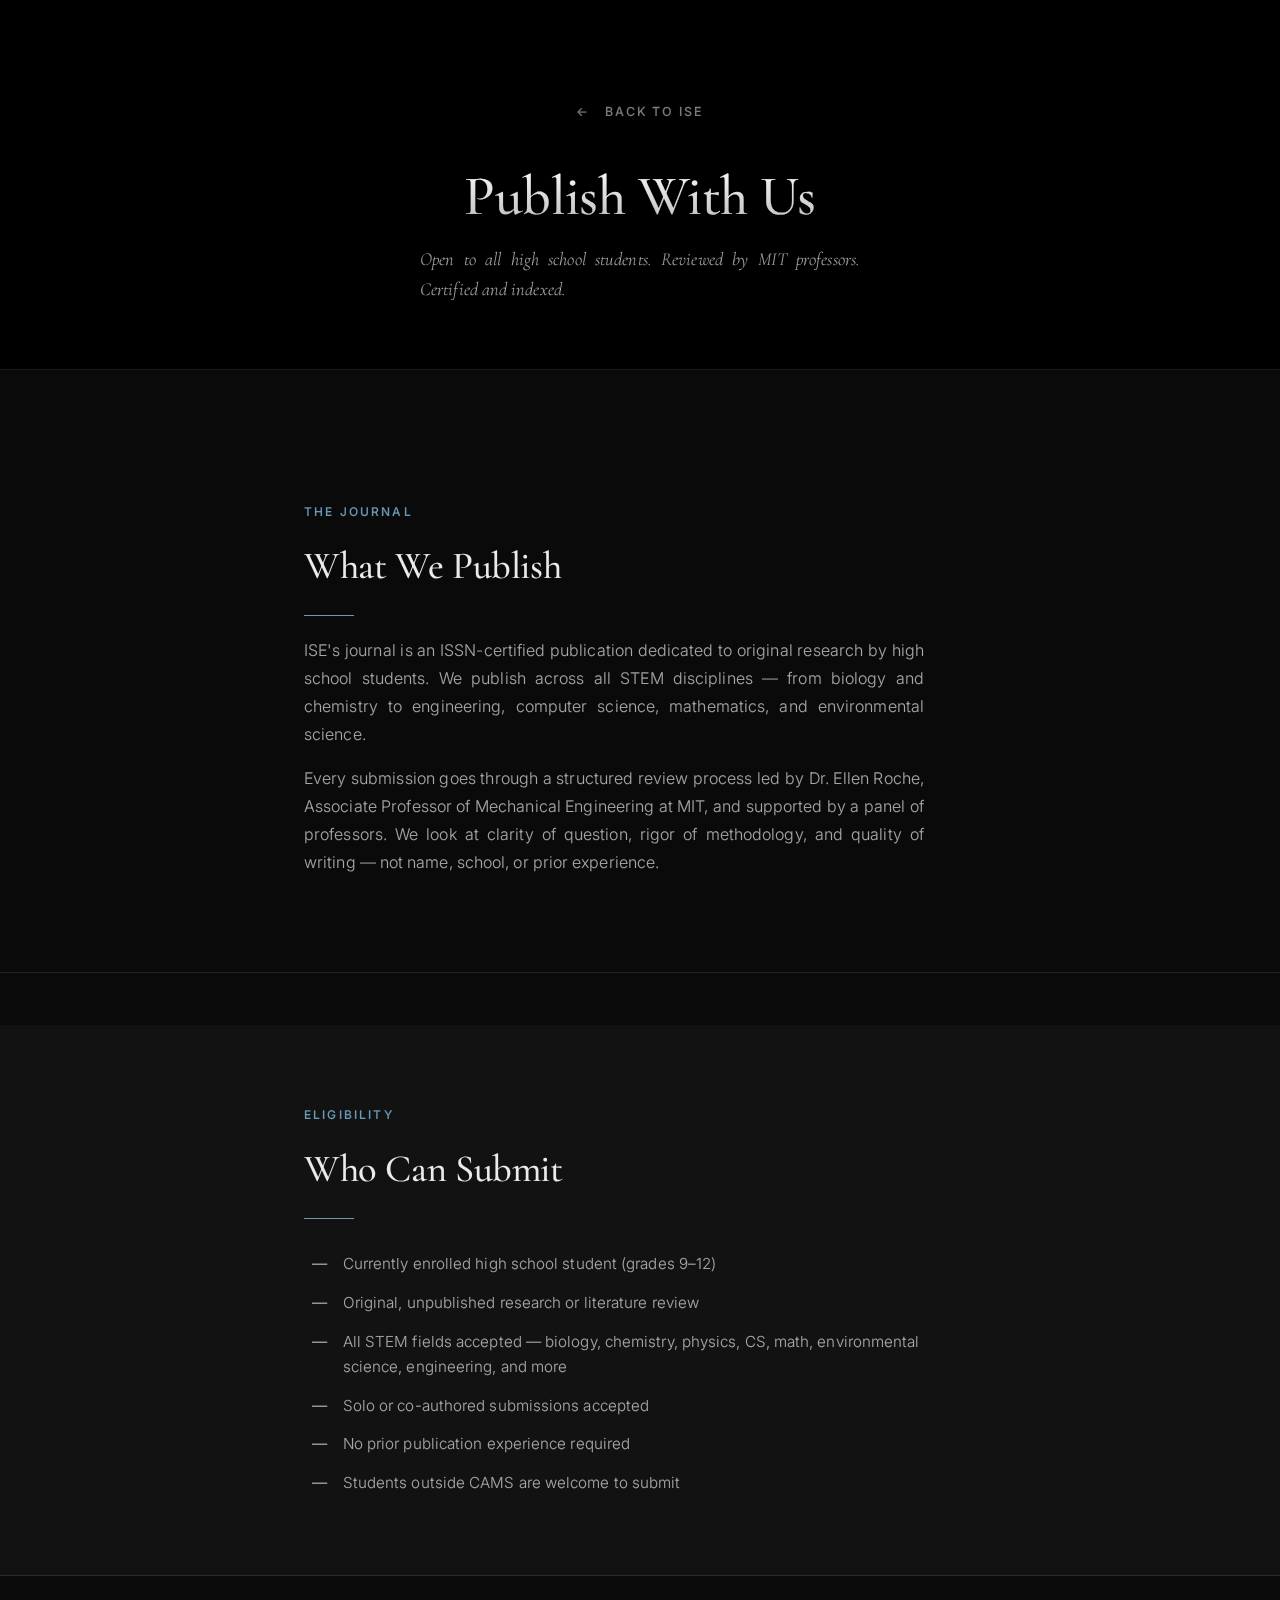
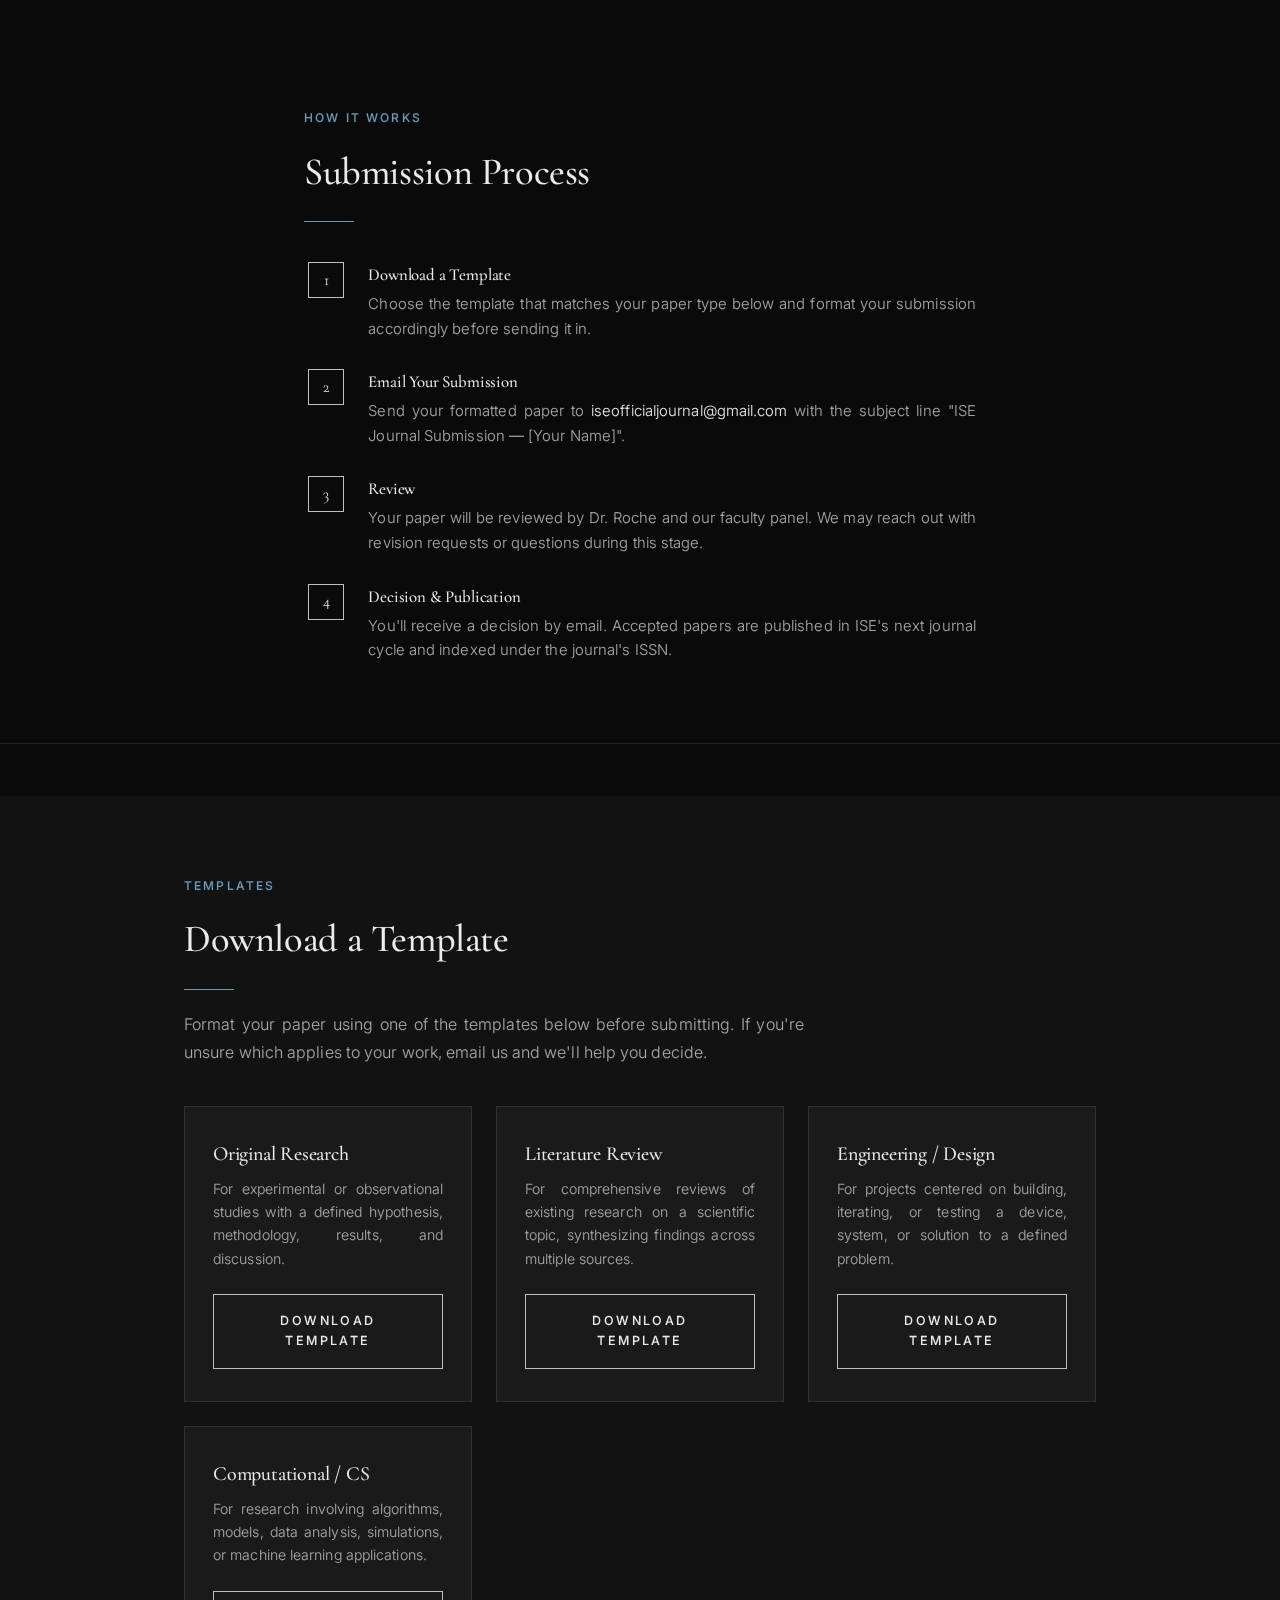
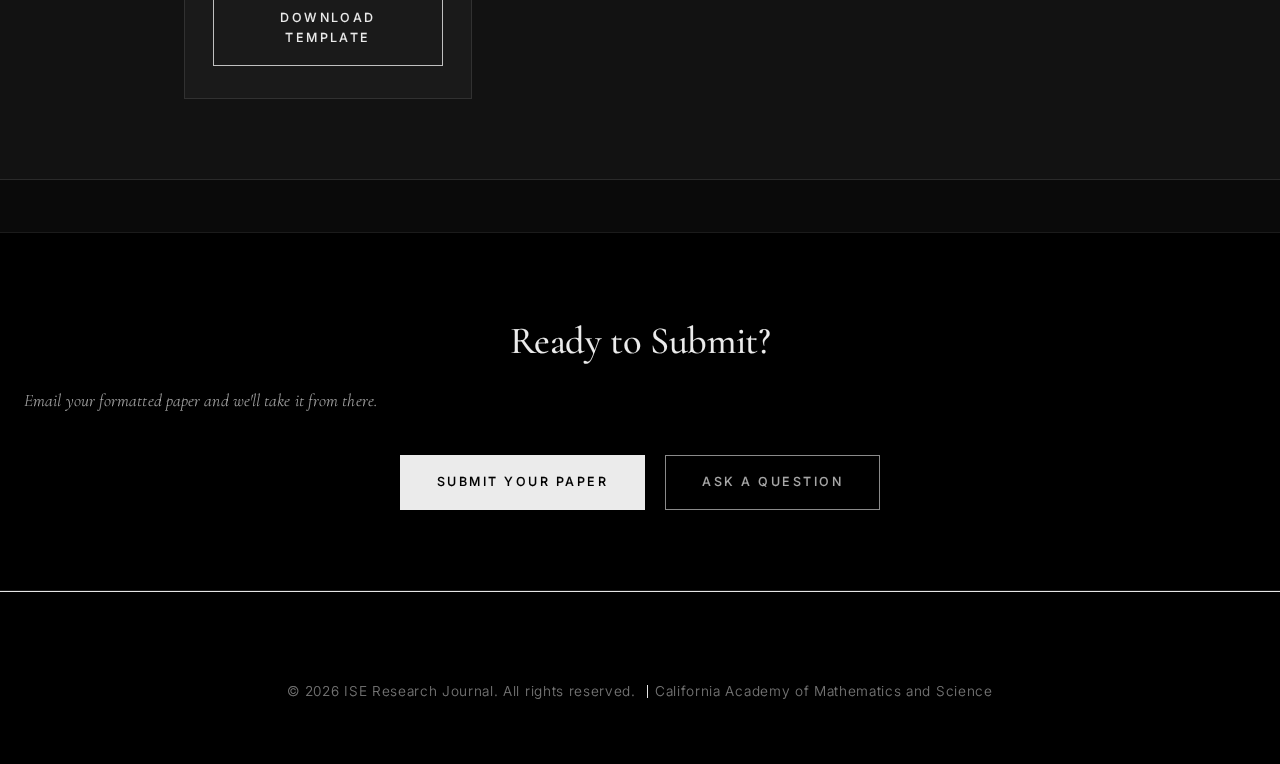
==== commit 06a462d6: "Restore index.html and publish.html to pre-redesign state" ====
--- a/publish.html
+++ b/publish.html
@@ -1,332 +1,440 @@
 <!DOCTYPE HTML>
-<html lang="en">
-<head>
-  <title>Publish With Us — ISE Research Journal</title>
-  <meta charset="utf-8" />
-  <meta name="viewport" content="width=device-width, initial-scale=1" />
-  <meta name="description" content="Submit your research to the ISE Official STEM Journal. Professor-reviewed, ISSN-certified, and open to all high school students." />
-  <link rel="icon" type="image/png" href="images/ISE_image.png" />
-  <link rel="stylesheet" href="assets/css/main.css" />
-  <link rel="preconnect" href="https://fonts.googleapis.com">
-  <link rel="preconnect" href="https://fonts.gstatic.com" crossorigin>
-  <link href="https://fonts.googleapis.com/css2?family=Cormorant+Garamond:ital,wght@0,300;0,400;0,500;0,600;1,300;1,400;1,500&family=DM+Sans:wght@300;400;500&display=swap" rel="stylesheet">
-
-  <style>
-    :root {
-      --navy:       #080F1A;
-      --navy-2:     #0C1623;
-      --navy-3:     #101E2D;
-      --navy-4:     #152438;
-      --gold:       #C4A028;
-      --gold-lt:    #D4B545;
-      --gold-dim:   rgba(196,160,40,0.15);
-      --text:       #E8EEF5;
-      --text-2:     #8FA8C0;
-      --text-3:     #4A6478;
-      --border:     rgba(255,255,255,0.06);
-      --border-g:   rgba(196,160,40,0.2);
-      --ff-serif:   'Cormorant Garamond', Georgia, 'Times New Roman', serif;
-      --ff-sans:    'DM Sans', -apple-system, BlinkMacSystemFont, 'Segoe UI', sans-serif;
-      --max-w:      1140px;
-    }
-    *, *::before, *::after { box-sizing: border-box; margin: 0; padding: 0; }
-    html { scroll-behavior: smooth; }
-    body, body.is-preload {
-      background: var(--navy); color: var(--text);
-      font-family: var(--ff-serif); font-weight: 400; line-height: 1.7;
-      -webkit-font-smoothing: antialiased; overflow-x: hidden;
-    }
-    a { text-decoration: none; transition: color .2s, opacity .2s; }
-    img { display: block; max-width: 100%; }
-    .wrap    { width: 100%; max-width: var(--max-w); margin: 0 auto; padding: 0 2.5rem; }
-    .wrap-sm { width: 100%; max-width: 700px; margin: 0 auto; padding: 0 2.5rem; }
-    .rv { opacity: 0; transform: translateY(18px); transition: opacity .75s ease, transform .75s ease; }
-    .rv.in { opacity: 1; transform: none; }
-    .rv-d1 { transition-delay: .1s; }
-    .rv-d2 { transition-delay: .22s; }
-    .main { background: transparent !important; padding: 0 !important; }
-    .main > header { background: transparent !important; }
-    .content, .content.dark, .content.style1, .content.style2, .content.style3, .content.style4 { background: transparent !important; }
-    .label { font-family: var(--ff-sans); font-size: .65rem; font-weight: 500; letter-spacing: .28em; text-transform: uppercase; color: var(--gold); display: block; }
-    .btn { display: inline-flex; align-items: center; gap: .5rem; font-family: var(--ff-sans); font-size: .7rem; font-weight: 500; letter-spacing: .2em; text-transform: uppercase; padding: .9rem 2rem; border: 1px solid transparent; cursor: pointer; transition: all .22s ease; text-decoration: none; }
-    .btn-gold { background: var(--gold); color: var(--navy); border-color: var(--gold); }
-    .btn-gold:hover { background: var(--gold-lt); border-color: var(--gold-lt); color: var(--navy); transform: translateY(-2px); }
-    .btn-outline { background: transparent; color: var(--text); border-color: rgba(255,255,255,.2); }
-    .btn-outline:hover { border-color: var(--gold); color: var(--gold); transform: translateY(-2px); }
-    .btn-outline-gold { background: transparent; color: var(--gold); border-color: var(--border-g); }
-    .btn-outline-gold:hover { background: var(--gold-dim); border-color: var(--gold); color: var(--gold-lt); transform: translateY(-2px); }
-    .button { display: inline-flex; align-items: center; font-family: var(--ff-sans); font-size: .7rem; font-weight: 500; letter-spacing: .2em; text-transform: uppercase; padding: .9rem 2rem; border: 1px solid rgba(255,255,255,.18); color: var(--text); background: transparent; text-decoration: none; transition: all .22s ease; }
-    .button:hover { border-color: var(--gold); color: var(--gold); }
-
-    #site-nav { position: fixed; top: 0; left: 0; right: 0; z-index: 200; display: flex; align-items: center; justify-content: space-between; padding: 1.1rem 2.5rem; background: rgba(8,15,26,.9); backdrop-filter: blur(16px); -webkit-backdrop-filter: blur(16px); border-bottom: 1px solid var(--border); transition: background .3s; }
-    #site-nav.scrolled { background: rgba(8,15,26,.98); }
-    .nav-brand { display: flex; align-items: center; gap: .8rem; color: var(--text); font-family: var(--ff-serif); font-size: 1rem; font-weight: 400; letter-spacing: .02em; }
-    .nav-brand img { width: 28px; height: 28px; object-fit: contain; }
-    .nav-links { display: flex; align-items: center; gap: 2rem; list-style: none; }
-    .nav-links a { font-family: var(--ff-sans); font-size: .68rem; font-weight: 400; letter-spacing: .18em; text-transform: uppercase; color: var(--text-2); transition: color .2s; }
-    .nav-links a:hover { color: var(--text); }
-    .nav-links .nav-cta { color: var(--gold) !important; border: 1px solid var(--border-g); padding: .45rem 1rem; transition: background .2s, color .2s; }
-    .nav-links .nav-cta:hover { background: var(--gold-dim); color: var(--gold-lt) !important; }
-    @media (max-width: 620px) { .nav-hide { display: none; } #site-nav { padding: 1rem 1.5rem; } }
-
-    #page-hero { background: var(--navy); padding: 9rem 2.5rem 6rem; text-align: center; border-bottom: 1px solid var(--border); position: relative; }
-    #page-hero::before { content: ''; position: absolute; inset: 0; background: radial-gradient(ellipse 55% 55% at 50% 100%, rgba(196,160,40,.06) 0%, transparent 70%); pointer-events: none; }
-    .page-hero-inner { position: relative; z-index: 1; max-width: 600px; margin: 0 auto; }
-    .page-hero-back { display: inline-block; margin-bottom: 2.5rem; font-family: var(--ff-sans); font-size: .62rem; font-weight: 400; letter-spacing: .22em; text-transform: uppercase; color: var(--text-3); transition: color .2s; }
-    .page-hero-back:hover { color: var(--gold); }
-    .page-hero-inner .label { margin-bottom: 1.5rem; }
-    .page-hero-h1 { font-family: var(--ff-serif); font-size: clamp(2.4rem, 5.5vw, 4.2rem); font-weight: 300; color: var(--text); line-height: 1.08; letter-spacing: -.015em; margin-bottom: 1.25rem; }
-    .page-hero-h1 em { font-style: italic; color: var(--text-2); }
-    .page-hero-sub { font-family: var(--ff-serif); font-style: italic; font-size: 1.1rem; color: var(--text-2); line-height: 1.72; max-width: 50ch; margin: 0 auto 2.5rem; }
-    .page-hero-actions { display: flex; gap: .9rem; justify-content: center; flex-wrap: wrap; }
-
-    #what-section { background: var(--navy-2); padding: 7rem 2.5rem; border-bottom: 1px solid var(--border); }
-    .what-inner { max-width: 860px; margin: 0 auto; display: grid; grid-template-columns: 1fr 1fr; gap: 5rem; align-items: start; }
-    .what-left .label { margin-bottom: 1.5rem; }
-    .what-h2 { font-family: var(--ff-serif); font-size: clamp(1.8rem, 3.5vw, 2.6rem); font-weight: 300; color: var(--text); margin-bottom: 1.4rem; }
-    .what-body { font-size: 1rem; color: var(--text-2); line-height: 1.85; font-family: var(--ff-serif); }
-    .what-body p + p { margin-top: 1.2rem; }
-    .disciplines { list-style: none; margin-top: 2rem; }
-    .disciplines li { display: flex; align-items: center; gap: .75rem; font-family: var(--ff-serif); font-size: .95rem; color: var(--text-2); padding: .65rem 0; border-bottom: 1px solid var(--border); }
-    .disciplines li:last-child { border-bottom: none; }
-    .disc-mark { width: 1px; height: 10px; background: var(--gold); flex-shrink: 0; opacity: .6; }
-    @media (max-width: 680px) { .what-inner { grid-template-columns: 1fr; gap: 3rem; } }
-
-    #elig-section { background: var(--navy); padding: 7rem 2.5rem; border-bottom: 1px solid var(--border); }
-    .elig-inner { max-width: 860px; margin: 0 auto; }
-    .elig-inner .label { margin-bottom: 1.5rem; }
-    .elig-h2 { font-family: var(--ff-serif); font-size: clamp(1.8rem, 3.5vw, 2.6rem); font-weight: 300; color: var(--text); margin-bottom: 3rem; }
-    .elig-list { list-style: none; }
-    .elig-item { display: flex; gap: 2rem; align-items: flex-start; padding: 1.5rem 0; border-bottom: 1px solid var(--border); }
-    .elig-item:first-child { border-top: 1px solid var(--border); }
-    .elig-num { font-family: var(--ff-serif); font-size: 1rem; color: var(--gold); opacity: .5; flex-shrink: 0; min-width: 1.75rem; margin-top: .1rem; }
-    .elig-text { font-family: var(--ff-serif); font-size: 1rem; color: var(--text-2); line-height: 1.7; }
-
-    #process-section { background: var(--navy-2); padding: 7rem 2.5rem; border-bottom: 1px solid var(--border); }
-    .process-inner { max-width: 680px; margin: 0 auto; }
-    .process-inner .label { margin-bottom: 1.5rem; }
-    .process-h2 { font-family: var(--ff-serif); font-size: clamp(1.8rem, 3.5vw, 2.6rem); font-weight: 300; color: var(--text); margin-bottom: 3.5rem; }
-    .steps { list-style: none; }
-    .step { display: grid; grid-template-columns: 2.5rem 1fr; gap: 1.5rem; padding: 2rem 0; border-top: 1px solid var(--border); }
-    .step:last-child { border-bottom: 1px solid var(--border); }
-    .step-num { font-family: var(--ff-serif); font-size: 1.15rem; color: var(--gold); opacity: .55; line-height: 1; margin-top: .25rem; }
-    .step-title { font-family: var(--ff-serif); font-size: 1.2rem; font-weight: 500; color: var(--text); margin-bottom: .5rem; }
-    .step-desc { font-family: var(--ff-serif); font-size: .95rem; color: var(--text-2); line-height: 1.78; }
-    .step-desc a { color: var(--gold); }
-    .step-desc a:hover { color: var(--gold-lt); }
-
-    #templates-section { background: var(--navy); padding: 7rem 2.5rem; border-bottom: 1px solid var(--border); }
-    .templates-hdr { text-align: center; margin-bottom: 4rem; }
-    .templates-hdr .label { margin-bottom: 1.5rem; }
-    .templates-h2 { font-family: var(--ff-serif); font-size: clamp(1.8rem, 3.5vw, 2.6rem); font-weight: 300; color: var(--text); margin-bottom: .75rem; }
-    .templates-sub { font-family: var(--ff-serif); font-style: italic; font-size: 1rem; color: var(--text-2); max-width: 50ch; margin: 0 auto; line-height: 1.72; }
-    .template-grid { display: grid; grid-template-columns: repeat(auto-fill, minmax(240px, 1fr)); gap: 1px; background: var(--border); border: 1px solid var(--border); max-width: var(--max-w); margin: 0 auto; }
-    .template-card { background: var(--navy-2); padding: 2.5rem 2rem; display: flex; flex-direction: column; transition: background .25s; }
-    .template-card:hover { background: var(--navy-3); }
-    .template-tag { font-family: var(--ff-sans); font-size: .6rem; font-weight: 500; letter-spacing: .22em; text-transform: uppercase; color: var(--gold); margin-bottom: .85rem; display: block; }
-    .template-title { font-family: var(--ff-serif); font-size: 1.3rem; font-weight: 500; color: var(--text); margin-bottom: .75rem; }
-    .template-desc { font-family: var(--ff-serif); font-size: .9rem; color: var(--text-2); line-height: 1.72; flex: 1; margin-bottom: 2rem; }
-
-    #cta-section { background: var(--navy-3); padding: 7rem 2.5rem; text-align: center; border-bottom: 1px solid var(--border); }
-    .cta-inner { max-width: 540px; margin: 0 auto; }
-    .cta-inner .label { margin-bottom: 1.5rem; }
-    .cta-h2 { font-family: var(--ff-serif); font-size: clamp(1.9rem, 4vw, 3rem); font-weight: 300; color: var(--text); margin-bottom: .9rem; }
-    .cta-sub { font-family: var(--ff-serif); font-style: italic; font-size: 1.05rem; color: var(--text-2); margin-bottom: 2.5rem; line-height: 1.72; }
-    .cta-actions { display: flex; gap: .9rem; justify-content: center; flex-wrap: wrap; }
-
-    #site-footer { background: #050C15; padding: 2.75rem 2.5rem; border-top: 1px solid var(--border); }
-    .footer-inner { max-width: var(--max-w); margin: 0 auto; display: flex; align-items: center; justify-content: space-between; gap: 2rem; flex-wrap: wrap; }
-    .footer-brand { display: flex; align-items: center; gap: .75rem; font-family: var(--ff-serif); font-size: .95rem; color: var(--text-3); }
-    .footer-brand img { width: 20px; height: 20px; object-fit: contain; opacity: .4; }
-    .footer-copy { font-family: var(--ff-sans); font-size: .68rem; color: var(--text-3); letter-spacing: .05em; }
-    .footer-icons { display: flex; gap: 1.5rem; list-style: none; align-items: center; }
-    .footer-icons a { color: var(--text-3); font-size: .9rem; transition: color .2s, transform .2s; display: inline-block; }
-    .footer-icons a:hover { color: var(--gold); transform: translateY(-2px); }
-    @media (max-width: 560px) { .footer-inner { flex-direction: column; align-items: flex-start; gap: 1.25rem; } }
-  </style>
-</head>
-<body class="is-preload">
-
-  <nav id="site-nav">
-    <a href="index.html" class="nav-brand">
-      <img src="images/ISE_image.png" alt="ISE Logo">
-      ISE Research Journal
-    </a>
-    <ul class="nav-links">
-      <li class="nav-hide"><a href="#what-section" class="scrolly">About</a></li>
-      <li class="nav-hide"><a href="#templates-section" class="scrolly">Templates</a></li>
-      <li><a href="index.html">Home</a></li>
-      <li><a href="mailto:iseofficialjournal@gmail.com" class="nav-cta">Email Us</a></li>
-    </ul>
-  </nav>
-
-  <section id="page-hero">
-    <div class="page-hero-inner">
-      <a href="index.html" class="page-hero-back">&larr; &nbsp; Back to ISE</a>
-      <span class="label">Research Journal</span>
-      <h1 class="page-hero-h1">Publish<br><em>with us.</em></h1>
-      <p class="page-hero-sub">Open to all high school students. Reviewed by MIT professors. ISSN-certified and formally indexed.</p>
-      <div class="page-hero-actions">
-        <a href="mailto:iseofficialjournal@gmail.com?subject=ISE%20Journal%20Submission" class="btn btn-gold">Submit a Paper</a>
-        <a href="#templates-section" class="btn btn-outline scrolly">Download Templates</a>
-      </div>
-    </div>
-  </section>
-
-  <section id="what-section">
-    <div class="what-inner rv">
-      <div class="what-left">
-        <span class="label">The Journal</span>
-        <h2 class="what-h2">What We Publish</h2>
-        <div class="what-body">
-          <p>ISE's journal is an ISSN-certified publication dedicated to original research by high school students. We publish across all STEM disciplines &mdash; from biology and chemistry to engineering, computer science, mathematics, and environmental science.</p>
-          <p>Every submission goes through a structured review process led by Dr. Ellen Roche, Associate Professor of Mechanical Engineering at MIT. We evaluate clarity of question, rigor of methodology, and quality of writing &mdash; not name, school, or prior experience.</p>
-        </div>
-      </div>
-      <div class="rv rv-d2">
-        <ul class="disciplines">
-          <li><span class="disc-mark"></span>Biology &amp; Life Sciences</li>
-          <li><span class="disc-mark"></span>Chemistry &amp; Biochemistry</li>
-          <li><span class="disc-mark"></span>Physics &amp; Astronomy</li>
-          <li><span class="disc-mark"></span>Computer Science &amp; AI</li>
-          <li><span class="disc-mark"></span>Mathematics &amp; Statistics</li>
-          <li><span class="disc-mark"></span>Engineering &amp; Design</li>
-          <li><span class="disc-mark"></span>Environmental Science</li>
-          <li><span class="disc-mark"></span>Psychology &amp; Neuroscience</li>
-          <li><span class="disc-mark"></span>Other STEM Fields</li>
-        </ul>
-      </div>
-    </div>
-  </section>
-
-  <section id="elig-section">
-    <div class="elig-inner rv">
-      <span class="label">Who Can Submit</span>
-      <h2 class="elig-h2">Eligibility</h2>
-      <ul class="elig-list">
-        <li class="elig-item"><span class="elig-num">01</span><span class="elig-text">Currently enrolled high school student (grades 9&ndash;12)</span></li>
-        <li class="elig-item"><span class="elig-num">02</span><span class="elig-text">Original, unpublished research or literature review</span></li>
-        <li class="elig-item"><span class="elig-num">03</span><span class="elig-text">All STEM fields &mdash; biology, chemistry, physics, CS, math, environmental science, engineering, and more</span></li>
-        <li class="elig-item"><span class="elig-num">04</span><span class="elig-text">Solo or co-authored submissions welcome</span></li>
-        <li class="elig-item"><span class="elig-num">05</span><span class="elig-text">No prior publication experience required</span></li>
-        <li class="elig-item"><span class="elig-num">06</span><span class="elig-text">Students outside CAMS are welcome &mdash; open to all high schools</span></li>
-      </ul>
-    </div>
-  </section>
-
-  <section id="process-section">
-    <div class="process-inner rv">
-      <span class="label">How It Works</span>
-      <h2 class="process-h2">Submission Process</h2>
-      <ol class="steps">
-        <li class="step">
-          <span class="step-num">1</span>
-          <div>
-            <h3 class="step-title">Download a Template</h3>
-            <p class="step-desc">Choose the template below that matches your paper type and format your submission accordingly before sending it in.</p>
-          </div>
-        </li>
-        <li class="step">
-          <span class="step-num">2</span>
-          <div>
-            <h3 class="step-title">Email Your Submission</h3>
-            <p class="step-desc">Send your formatted paper to <a href="mailto:iseofficialjournal@gmail.com">iseofficialjournal@gmail.com</a> with the subject line <em>"ISE Journal Submission &mdash; [Your Name]"</em>. Attach your paper as a .docx or PDF.</p>
-          </div>
-        </li>
-        <li class="step">
-          <span class="step-num">3</span>
-          <div>
-            <h3 class="step-title">Review</h3>
-            <p class="step-desc">Your paper enters our review process, led by Dr. Ellen Roche and our faculty panel. We may reach out with revision requests during this stage.</p>
-          </div>
-        </li>
-        <li class="step">
-          <span class="step-num">4</span>
-          <div>
-            <h3 class="step-title">Decision &amp; Publication</h3>
-            <p class="step-desc">You'll receive a decision by email. Accepted papers are published in ISE's next journal cycle and formally indexed under the journal's ISSN.</p>
-          </div>
-        </li>
-      </ol>
-    </div>
-  </section>
-
-  <section id="templates-section">
-    <div class="templates-hdr rv">
-      <span class="label">Templates</span>
-      <h2 class="templates-h2">Download a Template</h2>
-      <p class="templates-sub">Format your paper using one of the templates below before submitting. Unsure which fits? Email us and we'll help.</p>
-    </div>
-    <div class="template-grid rv rv-d1">
-      <div class="template-card">
-        <span class="template-tag">Experimental</span>
-        <h3 class="template-title">Original Research</h3>
-        <p class="template-desc">For experimental or observational studies with a defined hypothesis, methodology, results, and discussion.</p>
-        <a href="templates/ISEJ_Research_Paper_Template.docx" class="btn btn-outline-gold" download>Download Template</a>
-      </div>
-      <div class="template-card">
-        <span class="template-tag">Review</span>
-        <h3 class="template-title">Literature Review</h3>
-        <p class="template-desc">For comprehensive reviews of existing research on a scientific topic, synthesizing findings across multiple sources.</p>
-        <a href="templates/ISEJ_Literature_Review_Template.docx" class="btn btn-outline-gold" download>Download Template</a>
-      </div>
-      <div class="template-card">
-        <span class="template-tag">Engineering</span>
-        <h3 class="template-title">Engineering / Design</h3>
-        <p class="template-desc">For projects centered on building, iterating, or testing a device, system, or solution to a defined problem.</p>
-        <a href="templates/ISEJ_Engineering_Paper_Template.docx" class="btn btn-outline-gold" download>Download Template</a>
-      </div>
-      <div class="template-card">
-        <span class="template-tag">CS / Data</span>
-        <h3 class="template-title">Computational / CS</h3>
-        <p class="template-desc">For research involving algorithms, models, data analysis, simulations, or machine learning applications.</p>
-        <a href="templates/ISEJ_Computational_CS_Template.docx" class="btn btn-outline-gold" download>Download Template</a>
-      </div>
-    </div>
-  </section>
-
-  <section id="cta-section">
-    <div class="cta-inner rv">
-      <span class="label">Ready?</span>
-      <h2 class="cta-h2">Submit your paper.</h2>
-      <p class="cta-sub">Email your formatted paper and we'll take it from there. Every message gets read.</p>
-      <div class="cta-actions">
-        <a href="mailto:iseofficialjournal@gmail.com?subject=ISE%20Journal%20Submission" class="btn btn-gold">Submit a Paper</a>
-        <a href="mailto:iseofficialjournal@gmail.com?subject=ISE%20Submission%20Question" class="btn btn-outline">Ask a Question</a>
-      </div>
-    </div>
-  </section>
-
-  <footer id="site-footer">
-    <div class="footer-inner">
-      <div class="footer-brand">
-        <img src="images/ISE_image.png" alt="ISE">
-        ISE Research Journal
-      </div>
-      <span class="footer-copy">&copy; 2026 ISE &middot; California Academy of Mathematics and Science</span>
-      <ul class="footer-icons">
-        <li><a href="https://www.instagram.com/cams.ise.official/" target="_blank" rel="noopener" aria-label="Instagram" class="icon brands fa-instagram"><span class="label">Instagram</span></a></li>
-        <li><a href="https://github.com/ShreyaSutar-engi" target="_blank" rel="noopener" aria-label="GitHub" class="icon brands fa-github"><span class="label">GitHub</span></a></li>
-        <li><a href="mailto:iseofficialjournal@gmail.com" aria-label="Email" class="icon solid fa-envelope"><span class="label">Email</span></a></li>
-      </ul>
-    </div>
-  </footer>
-
-  <script src="assets/js/jquery.min.js"></script>
-  <script src="assets/js/jquery.scrolly.min.js"></script>
-  <script src="assets/js/browser.min.js"></script>
-  <script src="assets/js/breakpoints.min.js"></script>
-  <script src="assets/js/util.js"></script>
-  <script src="assets/js/main.js"></script>
-  <script>
-    const ro = new IntersectionObserver((entries) => {
-      entries.forEach(e => {
-        if (e.isIntersecting) { e.target.classList.add('in'); ro.unobserve(e.target); }
-      });
-    }, { threshold: 0.1, rootMargin: '0px 0px -30px 0px' });
-    document.querySelectorAll('.rv').forEach(el => ro.observe(el));
-    const nav = document.getElementById('site-nav');
-    window.addEventListener('scroll', () => nav.classList.toggle('scrolled', window.scrollY > 50), { passive: true });
-  </script>
-</body>
+<!--
+	ISE Official STEM Journal — Publish With Us
+-->
+<html>
+	<head>
+		<title>Publish With Us — ISE Research Journal</title>
+		<meta charset="utf-8" />
+		<meta name="viewport" content="width=device-width, initial-scale=1" />
+		<meta name="description" content="Submit your research to the ISE Official STEM Journal. Professor-reviewed, ISSN-certified, and open to all high school students." />
+		<link rel="icon" type="image/png" href="images/ISE_image.png" />
+		<link rel="stylesheet" href="assets/css/main.css" />
+		<link rel="preconnect" href="https://fonts.googleapis.com">
+		<link rel="preconnect" href="https://fonts.gstatic.com" crossorigin>
+		<link href="https://fonts.googleapis.com/css2?family=Cormorant+Garamond:wght@400;500;600;700&family=Inter:wght@300;400;500;600&display=swap" rel="stylesheet">
+
+		<style>
+			/* === ISE Theme — Black / White / Silver / Gray ============ */
+			:root {
+				--c-bg:            #0a0a0a;
+				--c-bg-2:          #121212;
+				--c-bg-3:          #1a1a1a;
+				--c-bg-elev:       #222222;
+				--c-border:        rgba(192,192,192,0.14);
+				--c-border-strong: rgba(192,192,192,0.38);
+				--c-text:          #ececec;
+				--c-text-dim:      #a8a8a8;
+				--c-text-mute:     #7a7a7a;
+				--c-silver:        #c0c0c0;
+				--c-silver-bright: #ebebeb;
+				--c-silver-dark:   #8a8a8a;
+				--c-accent:        #6a9ab8;
+				--c-accent-dim:    rgba(106,154,184,0.15);
+				--ff-serif:        'Cormorant Garamond', Georgia, 'Times New Roman', serif;
+				--ff-sans:         'Inter', -apple-system, BlinkMacSystemFont, 'Segoe UI', Roboto, sans-serif;
+			}
+
+			html, body, body.is-preload {
+				background: var(--c-bg);
+				color: var(--c-text);
+				font-family: var(--ff-sans);
+				font-weight: 300;
+				letter-spacing: 0.005em;
+				line-height: 1.65;
+			}
+
+			h1, h2, h3, h4, h5, h6 {
+				font-family: var(--ff-serif);
+				font-weight: 500;
+				letter-spacing: -0.01em;
+				color: var(--c-silver-bright);
+			}
+
+			a { color: var(--c-silver-bright); transition: color .2s ease; }
+			a:hover { color: #fff; }
+
+			/* ---- Page header ------------------------------------------ */
+			#page-header {
+				background: #000;
+				padding: 6rem 1.5rem 4rem;
+				text-align: center;
+				border-bottom: 1px solid var(--c-border);
+			}
+			#page-header .back-link {
+				display: inline-block;
+				font-family: var(--ff-sans);
+				font-size: 0.78rem;
+				font-weight: 500;
+				letter-spacing: 0.15em;
+				text-transform: uppercase;
+				color: var(--c-text-mute);
+				margin-bottom: 2.5rem;
+				transition: color .2s ease;
+			}
+			#page-header .back-link:hover { color: var(--c-silver-bright); }
+			#page-header h1 {
+				font-size: clamp(2rem, 5vw, 3.5rem);
+				line-height: 1.15;
+				background: linear-gradient(180deg, #ffffff 0%, #b8b8b8 100%);
+				-webkit-background-clip: text;
+				background-clip: text;
+				-webkit-text-fill-color: transparent;
+				margin-bottom: 1rem;
+			}
+			#page-header p {
+				color: var(--c-text-dim);
+				font-family: var(--ff-serif);
+				font-style: italic;
+				font-size: 1.15rem;
+				max-width: 55ch;
+				margin: 0 auto;
+			}
+
+			/* ---- Buttons ---------------------------------------------- */
+			.button,
+			input[type="submit"] {
+				display: inline-block;
+				background: transparent !important;
+				border: 1px solid var(--c-silver) !important;
+				color: var(--c-silver-bright) !important;
+				text-transform: uppercase;
+				letter-spacing: 0.2em;
+				font-family: var(--ff-sans) !important;
+				font-size: 0.78rem !important;
+				font-weight: 500 !important;
+				padding: 1rem 2.25rem !important;
+				border-radius: 0 !important;
+				box-shadow: none !important;
+				text-shadow: none !important;
+				transition: background .25s ease, color .25s ease, border-color .25s ease, transform .25s ease;
+				cursor: pointer;
+				text-decoration: none;
+			}
+			.button:hover {
+				background: var(--c-silver-bright) !important;
+				color: #000 !important;
+				border-color: var(--c-silver-bright) !important;
+				transform: translateY(-1px);
+			}
+			.button.alt {
+				border-color: var(--c-silver-dark) !important;
+				color: var(--c-text-dim) !important;
+			}
+			.button.primary {
+				background: var(--c-silver-bright) !important;
+				color: #000 !important;
+				border-color: var(--c-silver-bright) !important;
+			}
+			.button.primary:hover {
+				background: #fff !important;
+				border-color: #fff !important;
+			}
+
+			/* ---- Layout ------------------------------------------------ */
+			.container { max-width: 1100px; margin: 0 auto; padding: 0 1.5rem; }
+			.container.medium { max-width: 800px; }
+
+			/* ---- Sections ---------------------------------------------- */
+			.publish-section {
+				padding: 5rem 0;
+				border-bottom: 1px solid var(--c-border);
+			}
+			.publish-section:last-child { border-bottom: none; }
+
+			.section-label {
+				font-family: var(--ff-sans);
+				font-size: 0.75rem;
+				font-weight: 500;
+				letter-spacing: 0.18em;
+				text-transform: uppercase;
+				color: var(--c-accent);
+				display: block;
+				margin-bottom: 1rem;
+			}
+			.section-title {
+				font-size: clamp(1.6rem, 3.5vw, 2.4rem);
+				margin-bottom: 1.25rem;
+			}
+			.section-title::after {
+				content: '';
+				display: block;
+				width: 50px; height: 1px;
+				background: var(--c-accent);
+				margin-top: 1.25rem;
+			}
+			.section-body {
+				color: var(--c-text-dim);
+				max-width: 62ch;
+				font-size: 1rem;
+				line-height: 1.75;
+			}
+
+			/* ---- Process steps ---------------------------------------- */
+			.steps {
+				list-style: none;
+				padding: 0; margin: 2.5rem 0 0;
+				display: flex;
+				flex-direction: column;
+				gap: 1.75rem;
+			}
+			.steps li {
+				display: flex;
+				gap: 1.5rem;
+				align-items: flex-start;
+			}
+			.step-num {
+				flex-shrink: 0;
+				width: 2.25rem; height: 2.25rem;
+				border: 1px solid var(--c-silver);
+				display: flex; align-items: center; justify-content: center;
+				font-family: var(--ff-serif);
+				font-size: 1rem;
+				color: var(--c-silver-bright);
+			}
+			.step-body h4 {
+				font-size: 1.05rem;
+				margin-bottom: 0.3rem;
+				color: var(--c-silver-bright);
+			}
+			.step-body p {
+				font-size: 0.93rem;
+				color: var(--c-text-dim);
+				margin: 0;
+			}
+
+			/* ---- Template cards --------------------------------------- */
+			.template-grid {
+				display: grid;
+				grid-template-columns: repeat(auto-fill, minmax(280px, 1fr));
+				gap: 1.5rem;
+				margin-top: 2.5rem;
+			}
+			.template-card {
+				background: var(--c-bg-3);
+				border: 1px solid var(--c-border);
+				padding: 2rem 1.75rem;
+				transition: border-color .3s ease, background .3s ease, transform .3s ease;
+				display: flex;
+				flex-direction: column;
+			}
+			.template-card:hover {
+				border-color: var(--c-border-strong);
+				background: var(--c-bg-elev);
+				transform: translateY(-3px);
+			}
+			.template-card h3 {
+				font-size: 1.25rem;
+				margin-bottom: 0.5rem;
+			}
+			.template-card p {
+				font-size: 0.88rem;
+				color: var(--c-text-dim);
+				margin-bottom: 1.5rem;
+				line-height: 1.65;
+				flex: 1;
+			}
+			.template-card .button {
+				align-self: flex-start;
+			}
+
+			/* ---- Eligibility table ------------------------------------ */
+			.elig-list {
+				list-style: none;
+				padding: 0; margin: 2rem 0 0;
+				display: flex;
+				flex-direction: column;
+				gap: 0.85rem;
+			}
+			.elig-list li {
+				display: flex;
+				gap: 1rem;
+				align-items: flex-start;
+				font-size: 0.95rem;
+				color: var(--c-text-dim);
+			}
+			.elig-list li::before {
+				content: '—';
+				color: var(--c-silver);
+				flex-shrink: 0;
+			}
+
+			/* ---- CTA bar ----------------------------------------------- */
+			.cta-bar {
+				background: #000;
+				padding: 5rem 1.5rem;
+				text-align: center;
+				border-top: 1px solid var(--c-border);
+			}
+			.cta-bar h2 {
+				font-size: clamp(1.6rem, 3vw, 2.4rem);
+				margin-bottom: 1rem;
+			}
+			.cta-bar p {
+				color: var(--c-text-dim);
+				font-family: var(--ff-serif);
+				font-style: italic;
+				font-size: 1.1rem;
+				margin-bottom: 2.5rem;
+			}
+			.cta-buttons {
+				display: flex;
+				justify-content: center;
+				gap: 1.25rem;
+				flex-wrap: wrap;
+			}
+
+			/* ---- Footer ----------------------------------------------- */
+			#footer {
+				background: #000;
+				padding: 3rem 1.5rem;
+				text-align: center;
+				border-top: 1px solid var(--c-border);
+			}
+			#footer .copyright {
+				color: var(--c-text-mute);
+				font-size: 0.85rem;
+				letter-spacing: 0.05em;
+			}
+			#footer .copyright a { color: var(--c-silver); }
+
+			/* ---- Kill template leftover bg rules ---------------------- */
+			.main > header { background: transparent !important; }
+		</style>
+	</head>
+	<body class="is-preload">
+
+		<!-- Page Header -->
+		<section id="page-header">
+			<a href="index.html" class="back-link">&#8592; &nbsp; Back to ISE</a>
+			<h1>Publish With Us</h1>
+			<p>Open to all high school students. Reviewed by MIT professors. Certified and indexed.</p>
+		</section>
+
+		<!-- About the Journal -->
+		<section class="publish-section">
+			<div class="container medium">
+				<span class="section-label">The Journal</span>
+				<h2 class="section-title">What We Publish</h2>
+				<p class="section-body">
+					ISE's journal is an ISSN-certified publication dedicated to original research by high school students. We publish across all STEM disciplines — from biology and chemistry to engineering, computer science, mathematics, and environmental science.
+				</p>
+				<p class="section-body" style="margin-top: 1rem;">
+					Every submission goes through a structured review process led by Dr. Ellen Roche, Associate Professor of Mechanical Engineering at MIT, and supported by a panel of professors. We look at clarity of question, rigor of methodology, and quality of writing — not name, school, or prior experience.
+				</p>
+			</div>
+		</section>
+
+		<!-- Eligibility -->
+		<section class="publish-section" style="background: var(--c-bg-2);">
+			<div class="container medium">
+				<span class="section-label">Eligibility</span>
+				<h2 class="section-title">Who Can Submit</h2>
+				<ul class="elig-list">
+					<li>Currently enrolled high school student (grades 9–12)</li>
+					<li>Original, unpublished research or literature review</li>
+					<li>All STEM fields accepted — biology, chemistry, physics, CS, math, environmental science, engineering, and more</li>
+					<li>Solo or co-authored submissions accepted</li>
+					<li>No prior publication experience required</li>
+					<li>Students outside CAMS are welcome to submit</li>
+				</ul>
+			</div>
+		</section>
+
+		<!-- Submission Process -->
+		<section class="publish-section">
+			<div class="container medium">
+				<span class="section-label">How It Works</span>
+				<h2 class="section-title">Submission Process</h2>
+				<ol class="steps">
+					<li>
+						<div class="step-num">1</div>
+						<div class="step-body">
+							<h4>Download a Template</h4>
+							<p>Choose the template that matches your paper type below and format your submission accordingly before sending it in.</p>
+						</div>
+					</li>
+					<li>
+						<div class="step-num">2</div>
+						<div class="step-body">
+							<h4>Email Your Submission</h4>
+							<p>Send your formatted paper to <a href="mailto:iseofficialjournal@gmail.com">iseofficialjournal@gmail.com</a> with the subject line "ISE Journal Submission — [Your Name]".</p>
+						</div>
+					</li>
+					<li>
+						<div class="step-num">3</div>
+						<div class="step-body">
+							<h4>Review</h4>
+							<p>Your paper will be reviewed by Dr. Roche and our faculty panel. We may reach out with revision requests or questions during this stage.</p>
+						</div>
+					</li>
+					<li>
+						<div class="step-num">4</div>
+						<div class="step-body">
+							<h4>Decision &amp; Publication</h4>
+							<p>You'll receive a decision by email. Accepted papers are published in ISE's next journal cycle and indexed under the journal's ISSN.</p>
+						</div>
+					</li>
+				</ol>
+			</div>
+		</section>
+
+		<!-- Templates -->
+		<section class="publish-section" style="background: var(--c-bg-2);">
+			<div class="container">
+				<span class="section-label">Templates</span>
+				<h2 class="section-title">Download a Template</h2>
+				<p class="section-body">Format your paper using one of the templates below before submitting. If you're unsure which applies to your work, email us and we'll help you decide.</p>
+				<div class="template-grid">
+					<div class="template-card">
+						<h3>Original Research</h3>
+						<p>For experimental or observational studies with a defined hypothesis, methodology, results, and discussion.</p>
+						<a href="templates/ISEJ_Research_Paper_Template.docx" class="button" download>Download Template</a>
+					</div>
+					<div class="template-card">
+						<h3>Literature Review</h3>
+						<p>For comprehensive reviews of existing research on a scientific topic, synthesizing findings across multiple sources.</p>
+						<a href="templates/ISEJ_Literature_Review_Template.docx" class="button" download>Download Template</a>
+					</div>
+					<div class="template-card">
+						<h3>Engineering / Design</h3>
+						<p>For projects centered on building, iterating, or testing a device, system, or solution to a defined problem.</p>
+						<a href="templates/ISEJ_Engineering_Paper_Template.docx" class="button" download>Download Template</a>
+					</div>
+					<div class="template-card">
+						<h3>Computational / CS</h3>
+						<p>For research involving algorithms, models, data analysis, simulations, or machine learning applications.</p>
+						<a href="templates/ISEJ_Computational_CS_Template.docx" class="button" download>Download Template</a>
+					</div>
+				</div>
+			</div>
+		</section>
+
+		<!-- CTA -->
+		<div class="cta-bar">
+			<h2>Ready to Submit?</h2>
+			<p>Email your formatted paper and we'll take it from there.</p>
+			<div class="cta-buttons">
+				<a href="mailto:iseofficialjournal@gmail.com?subject=ISE%20Journal%20Submission" class="button primary">Submit Your Paper</a>
+				<a href="mailto:iseofficialjournal@gmail.com?subject=ISE%20Submission%20Question" class="button alt">Ask a Question</a>
+			</div>
+		</div>
+
+		<!-- Footer -->
+		<section id="footer">
+			<div class="copyright">
+				<ul class="menu" style="list-style:none; padding:0;">
+					<li>&copy; 2026 ISE Research Journal. All rights reserved.</li>
+					<li>California Academy of Mathematics and Science</li>
+				</ul>
+			</div>
+		</section>
+
+		<script src="assets/js/jquery.min.js"></script>
+		<script src="assets/js/browser.min.js"></script>
+		<script src="assets/js/breakpoints.min.js"></script>
+		<script src="assets/js/util.js"></script>
+		<script src="assets/js/main.js"></script>
+
+	</body>
 </html>
